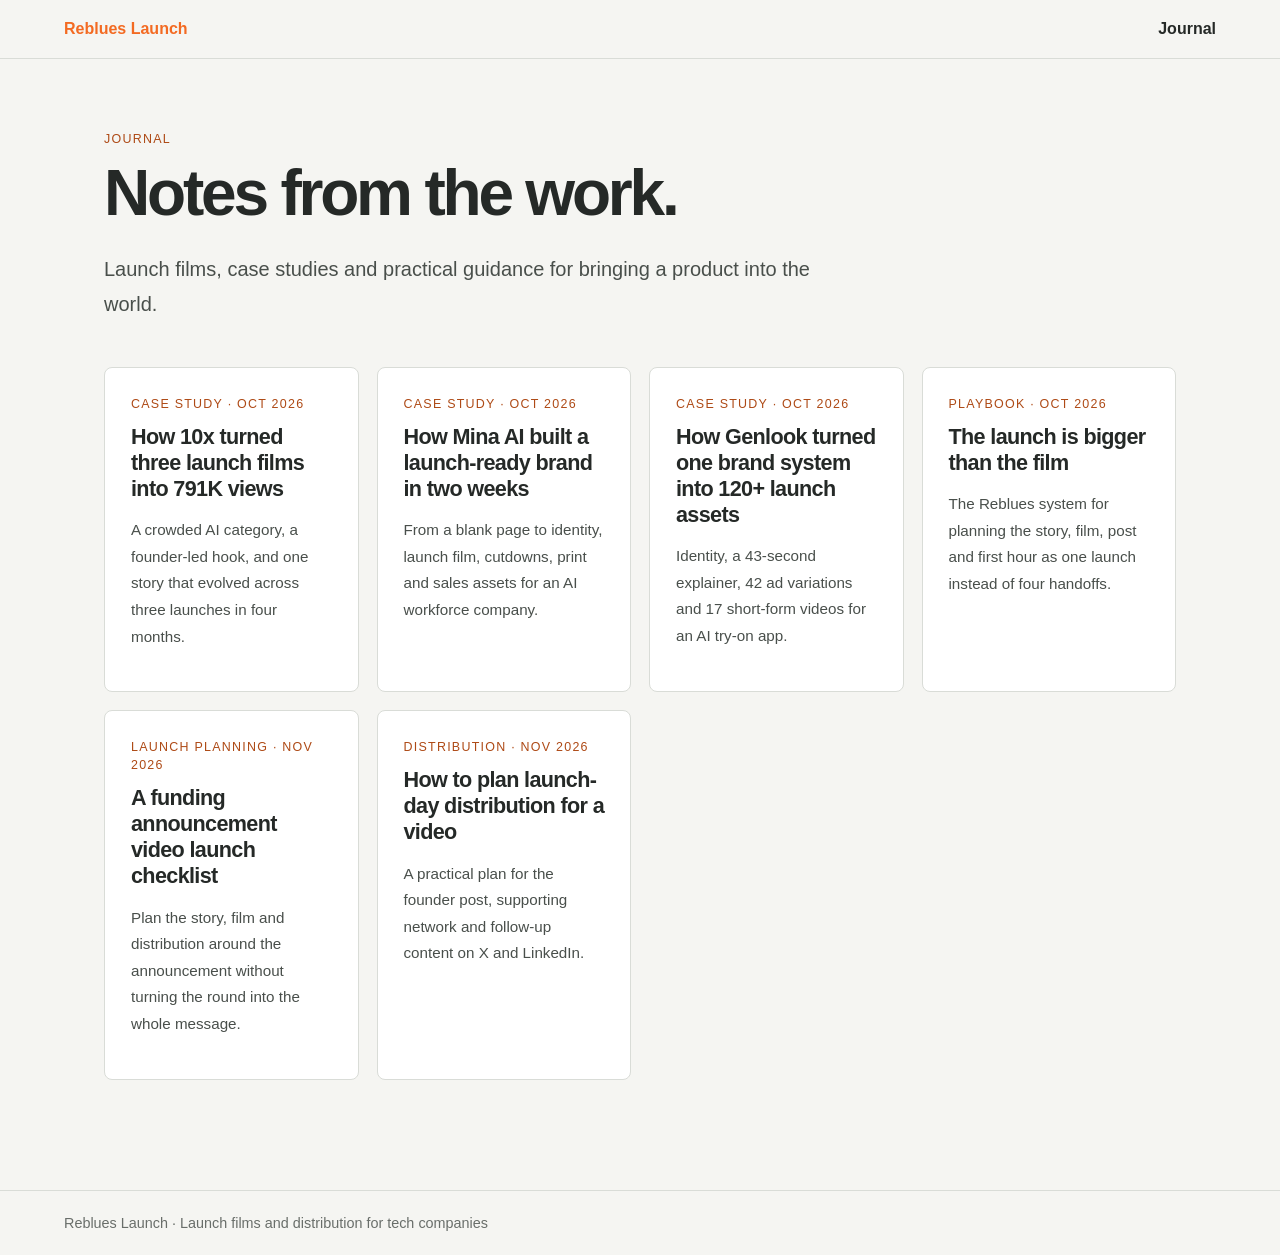
==== reblues-launch-site/journal/index.html @ e99ef67d "Publish crawlable Launch Journal articles" ====
<!doctype html>
<html lang="en"><head><meta charset="utf-8"><meta name="viewport" content="width=device-width, initial-scale=1">
<title>Journal | Reblues Launch</title><meta name="description" content="Original case studies and practical launch strategy from Reblues Launch."><link rel="canonical" href="https://www.reblueslaunch.com/journal">
<meta property="og:type" content="article"><meta property="og:site_name" content="Reblues Launch"><meta property="og:title" content="Journal | Reblues Launch"><meta property="og:description" content="Original case studies and practical launch strategy from Reblues Launch."><meta property="og:url" content="https://www.reblueslaunch.com/journal">
<meta name="twitter:card" content="summary"><meta name="twitter:title" content="Journal | Reblues Launch"><meta name="twitter:description" content="Original case studies and practical launch strategy from Reblues Launch.">
<link rel="icon" href="/assets/reblues-mark-orange.svg" type="image/svg+xml"><style>
*{box-sizing:border-box}body{margin:0;background:#f5f5f2;color:#252927;font-family:Inter,Arial,sans-serif}a{color:inherit}header{border-bottom:1px solid #d9dcd7;padding:20px max(24px,5vw);display:flex;justify-content:space-between;gap:20px}header a{text-decoration:none;font-weight:600}header a:first-child{color:#f36a22}main{max-width:1120px;margin:auto;padding:70px 24px 110px}h1{font-size:clamp(2.2rem,5vw,4rem);line-height:1.08;letter-spacing:-.05em;max-width:850px;margin:12px 0 24px}h2{font-size:1.65rem;letter-spacing:-.03em;margin:46px 0 14px}p,li{font-size:1.05rem;line-height:1.75;color:#494f4b}.intro{max-width:720px;font-size:1.25rem}.meta{font-size:.78rem;color:#ae4a16;text-transform:uppercase;letter-spacing:.1em}.body{max-width:730px;margin-top:55px}.body p{margin:0 0 22px}.body ul{padding-left:24px}.grid{display:grid;grid-template-columns:repeat(auto-fit,minmax(250px,1fr));gap:18px;margin-top:45px}.card{display:block;text-decoration:none;border:1px solid #d9dcd7;border-radius:8px;padding:26px;background:#fff}.card:hover{border-color:#f36a22}.card h2{font-size:1.35rem;margin:12px 0}.card p{font-size:.95rem}.back{display:inline-block;margin-top:65px;color:#b64e1b}footer{border-top:1px solid #d9dcd7;padding:24px max(24px,5vw);font-size:.9rem;color:#696e6a}
</style></head><body><header><a href="/">Reblues Launch</a><a href="/journal">Journal</a></header><main><span class="meta">Journal</span><h1>Notes from the work.</h1><p class="intro">Launch films, case studies and practical guidance for bringing a product into the world.</p><div class="grid"><a class="card" href="/journal/10x-three-launches-791k-views"><span class="meta">Case study · Oct 2026</span><h2>How 10x turned three launch films into 791K views</h2><p>A crowded AI category, a founder-led hook, and one story that evolved across three launches in four months.</p></a>
<a class="card" href="/journal/mina-ai-brand-in-two-weeks"><span class="meta">Case study · Oct 2026</span><h2>How Mina AI built a launch-ready brand in two weeks</h2><p>From a blank page to identity, launch film, cutdowns, print and sales assets for an AI workforce company.</p></a>
<a class="card" href="/journal/genlook-120-launch-assets"><span class="meta">Case study · Oct 2026</span><h2>How Genlook turned one brand system into 120+ launch assets</h2><p>Identity, a 43-second explainer, 42 ad variations and 17 short-form videos for an AI try-on app.</p></a>
<a class="card" href="/journal/launch-is-bigger-than-the-film"><span class="meta">Playbook · Oct 2026</span><h2>The launch is bigger than the film</h2><p>The Reblues system for planning the story, film, post and first hour as one launch instead of four handoffs.</p></a>
<a class="card" href="/journal/funding-announcement-video-launch-checklist"><span class="meta">Launch planning · Nov 2026</span><h2>A funding announcement video launch checklist</h2><p>Plan the story, film and distribution around the announcement without turning the round into the whole message.</p></a>
<a class="card" href="/journal/launch-day-video-distribution-plan"><span class="meta">Distribution · Nov 2026</span><h2>How to plan launch-day distribution for a video</h2><p>A practical plan for the founder post, supporting network and follow-up content on X and LinkedIn.</p></a></div></main><footer>Reblues Launch · Launch films and distribution for tech companies</footer></body></html>
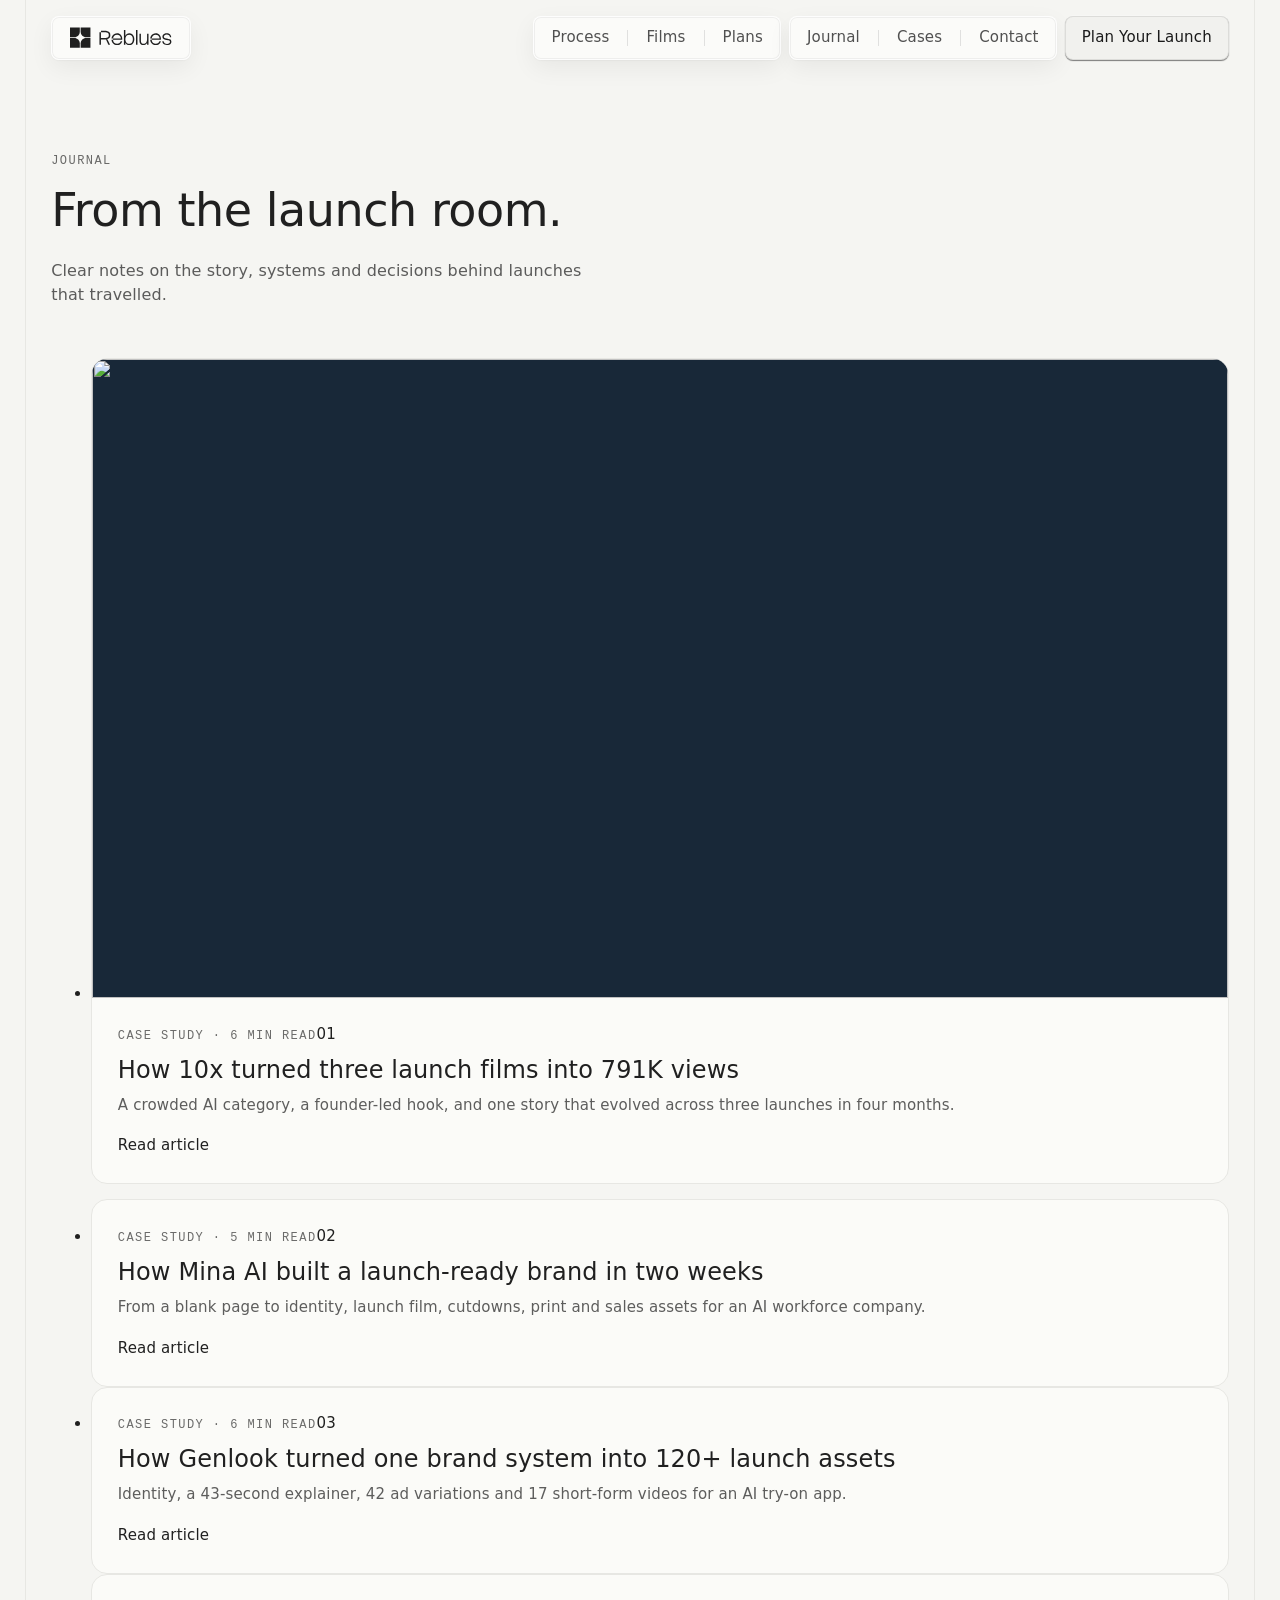
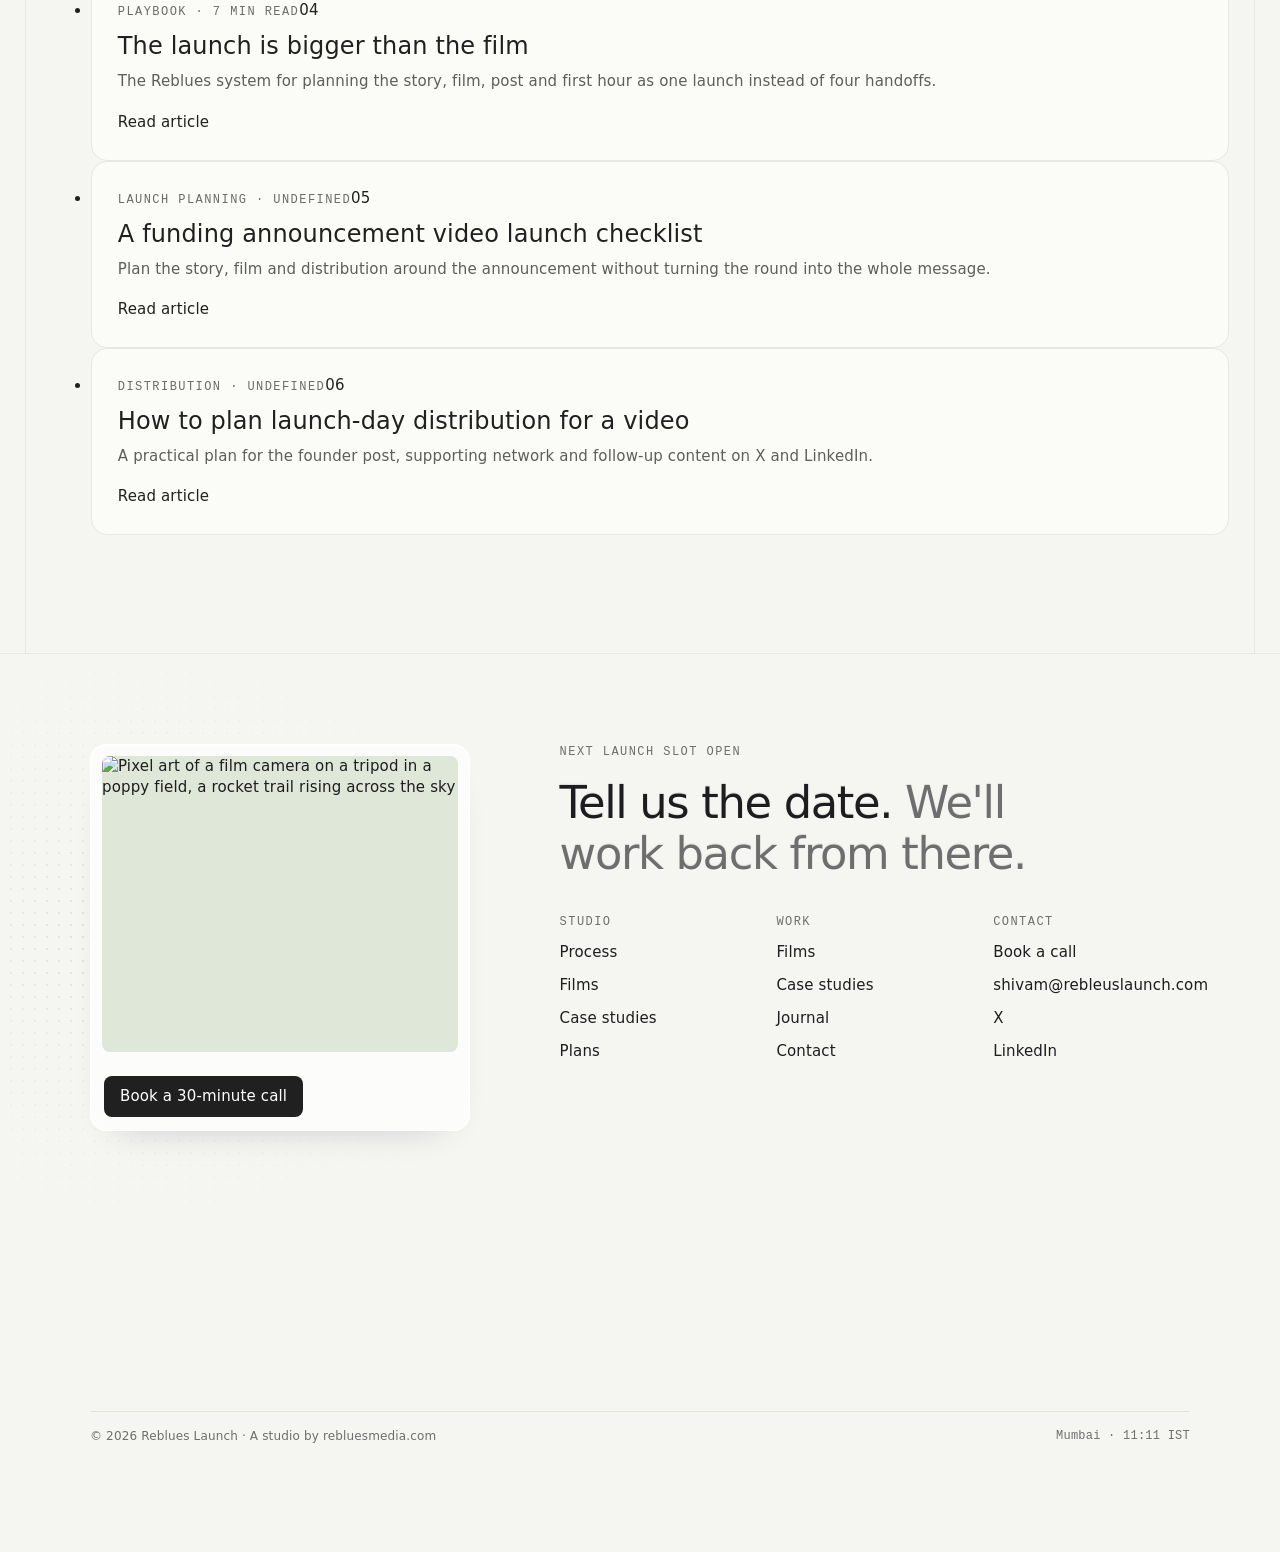
==== commit e21cee18: "Reuse existing Journal UI for crawlable article pages" ====
--- a/reblues-launch-site/journal/index.html
+++ b/reblues-launch-site/journal/index.html
@@ -1,13 +1,5616 @@
-<!doctype html>
-<html lang="en"><head><meta charset="utf-8"><meta name="viewport" content="width=device-width, initial-scale=1">
-<title>Journal | Reblues Launch</title><meta name="description" content="Original case studies and practical launch strategy from Reblues Launch."><link rel="canonical" href="https://www.reblueslaunch.com/journal">
-<meta property="og:type" content="article"><meta property="og:site_name" content="Reblues Launch"><meta property="og:title" content="Journal | Reblues Launch"><meta property="og:description" content="Original case studies and practical launch strategy from Reblues Launch."><meta property="og:url" content="https://www.reblueslaunch.com/journal">
-<meta name="twitter:card" content="summary"><meta name="twitter:title" content="Journal | Reblues Launch"><meta name="twitter:description" content="Original case studies and practical launch strategy from Reblues Launch.">
-<link rel="icon" href="/assets/reblues-mark-orange.svg" type="image/svg+xml"><style>
-*{box-sizing:border-box}body{margin:0;background:#f5f5f2;color:#252927;font-family:Inter,Arial,sans-serif}a{color:inherit}header{border-bottom:1px solid #d9dcd7;padding:20px max(24px,5vw);display:flex;justify-content:space-between;gap:20px}header a{text-decoration:none;font-weight:600}header a:first-child{color:#f36a22}main{max-width:1120px;margin:auto;padding:70px 24px 110px}h1{font-size:clamp(2.2rem,5vw,4rem);line-height:1.08;letter-spacing:-.05em;max-width:850px;margin:12px 0 24px}h2{font-size:1.65rem;letter-spacing:-.03em;margin:46px 0 14px}p,li{font-size:1.05rem;line-height:1.75;color:#494f4b}.intro{max-width:720px;font-size:1.25rem}.meta{font-size:.78rem;color:#ae4a16;text-transform:uppercase;letter-spacing:.1em}.body{max-width:730px;margin-top:55px}.body p{margin:0 0 22px}.body ul{padding-left:24px}.grid{display:grid;grid-template-columns:repeat(auto-fit,minmax(250px,1fr));gap:18px;margin-top:45px}.card{display:block;text-decoration:none;border:1px solid #d9dcd7;border-radius:8px;padding:26px;background:#fff}.card:hover{border-color:#f36a22}.card h2{font-size:1.35rem;margin:12px 0}.card p{font-size:.95rem}.back{display:inline-block;margin-top:65px;color:#b64e1b}footer{border-top:1px solid #d9dcd7;padding:24px max(24px,5vw);font-size:.9rem;color:#696e6a}
-</style></head><body><header><a href="/">Reblues Launch</a><a href="/journal">Journal</a></header><main><span class="meta">Journal</span><h1>Notes from the work.</h1><p class="intro">Launch films, case studies and practical guidance for bringing a product into the world.</p><div class="grid"><a class="card" href="/journal/10x-three-launches-791k-views"><span class="meta">Case study · Oct 2026</span><h2>How 10x turned three launch films into 791K views</h2><p>A crowded AI category, a founder-led hook, and one story that evolved across three launches in four months.</p></a>
-<a class="card" href="/journal/mina-ai-brand-in-two-weeks"><span class="meta">Case study · Oct 2026</span><h2>How Mina AI built a launch-ready brand in two weeks</h2><p>From a blank page to identity, launch film, cutdowns, print and sales assets for an AI workforce company.</p></a>
-<a class="card" href="/journal/genlook-120-launch-assets"><span class="meta">Case study · Oct 2026</span><h2>How Genlook turned one brand system into 120+ launch assets</h2><p>Identity, a 43-second explainer, 42 ad variations and 17 short-form videos for an AI try-on app.</p></a>
-<a class="card" href="/journal/launch-is-bigger-than-the-film"><span class="meta">Playbook · Oct 2026</span><h2>The launch is bigger than the film</h2><p>The Reblues system for planning the story, film, post and first hour as one launch instead of four handoffs.</p></a>
-<a class="card" href="/journal/funding-announcement-video-launch-checklist"><span class="meta">Launch planning · Nov 2026</span><h2>A funding announcement video launch checklist</h2><p>Plan the story, film and distribution around the announcement without turning the round into the whole message.</p></a>
-<a class="card" href="/journal/launch-day-video-distribution-plan"><span class="meta">Distribution · Nov 2026</span><h2>How to plan launch-day distribution for a video</h2><p>A practical plan for the founder post, supporting network and follow-up content on X and LinkedIn.</p></a></div></main><footer>Reblues Launch · Launch films and distribution for tech companies</footer></body></html>+<!DOCTYPE html><html lang="en"><head>
+    <meta charset="utf-8"/>
+    <meta http-equiv="Content-Security-Policy" content="default-src &#39;self&#39;; script-src &#39;self&#39; &#39;unsafe-inline&#39; https://unpkg.com/gsap@3.12.5/ https://unpkg.com/lenis@1.1.13/; style-src &#39;self&#39; &#39;unsafe-inline&#39; https://fonts.googleapis.com https://cdn.jsdelivr.net/npm/@fontsource/; font-src &#39;self&#39; https://fonts.gstatic.com https://cdn.jsdelivr.net/npm/@fontsource/; img-src &#39;self&#39; data: blob: https://ocoqzvxhrwnqsrifcraw.supabase.co; media-src &#39;self&#39; blob: https://ocoqzvxhrwnqsrifcraw.supabase.co; connect-src &#39;self&#39;; frame-src &#39;none&#39;; child-src &#39;none&#39;; object-src &#39;none&#39;; base-uri &#39;none&#39;; form-action https://calendly.com"/>
+    <meta name="referrer" content="strict-origin-when-cross-origin"/>
+    <meta name="viewport" content="width=device-width, initial-scale=1"/>
+    <title>Journal | Reblues Launch</title>
+    <meta name="description" content="Original case studies and practical launch strategy from Reblues Launch."/>
+    <meta name="robots" content="index, follow, max-image-preview:large"/>
+    <meta name="theme-color" content="#f5f5f2"/>
+    <link rel="canonical" href="https://www.reblueslaunch.com/journal"/>
+    <meta property="og:type" content="website"/>
+    <meta property="og:site_name" content="Reblues Launch"/>
+    <meta property="og:url" content="https://www.reblueslaunch.com/journal"/>
+    <meta property="og:title" content="Journal | Reblues Launch"/>
+    <meta property="og:description" content="Original case studies and practical launch strategy from Reblues Launch."/>
+    <meta property="og:image" content="https://www.reblueslaunch.com/assets/social-card.png"/>
+    <meta property="og:image:width" content="1200"/>
+    <meta property="og:image:height" content="630"/>
+    <meta property="og:image:alt" content="Reblues Launch — launch films built to travel"/>
+    <meta name="twitter:card" content="summary_large_image"/>
+    <meta name="twitter:title" content="Journal | Reblues Launch"/>
+    <meta name="twitter:description" content="Original case studies and practical launch strategy from Reblues Launch."/>
+    <meta name="twitter:image" content="https://www.reblueslaunch.com/assets/social-card.png"/>
+    <link rel="icon" href="/assets/reblues-mark-orange.svg" type="image/svg+xml"/>
+    <link rel="preconnect" href="https://ocoqzvxhrwnqsrifcraw.supabase.co" crossorigin=""/>
+    <link rel="preconnect" href="https://ocoqzvxhrwnqsrifcraw.supabase.co"/>
+    <link rel="preconnect" href="https://fonts.googleapis.com"/>
+    <link rel="preconnect" href="https://fonts.gstatic.com" crossorigin=""/>
+    <link rel="preload" as="image" href="https://ocoqzvxhrwnqsrifcraw.supabase.co/storage/v1/object/public/launch-films/site/far-nopad.webp" fetchpriority="high"/>
+    <link rel="preload" as="image" href="https://ocoqzvxhrwnqsrifcraw.supabase.co/storage/v1/object/public/launch-films/site/22c00292af.webp" fetchpriority="high"/>
+    <link rel="stylesheet" href="https://fonts.googleapis.com/css2?family=Inter:wght@400..600&amp;family=Inter+Tight:wght@300..600&amp;family=Manrope:wght@400..700&amp;family=IBM+Plex+Mono:wght@400;500&amp;display=swap"/>
+    <link rel="stylesheet" href="https://cdn.jsdelivr.net/npm/@fontsource/departure-mono@5/index.css"/>
+    <style>/* Hark's design tokens and component styles. Each component's rules follow its @component comment. style-gates: data */
+
+/* @component foundations */
+:root {
+  color-scheme: light dark;
+
+  --text-primary: light-dark(#1d1d1f, #f5f5f7);         /* body text */
+  --text-secondary: light-dark(#636366, #a1a1a6);       /* supporting grey text */
+  --text-tertiary: light-dark(#1d1d1f4d, #f5f5f74d);    /* hollow dots, faint marks; never body text */
+  --text-primary-on: light-dark(#f5f5f7, #1d1d1f);      /* text on --fill-primary */
+  --text-secondary-on: light-dark(#aeaeb2, #5c5c60);    /* grey text on --fill-primary */
+  --fill-primary: light-dark(#1d1d1f, #f5f5f7);         /* the strong fill: solid chips, the nav, the badge */
+  --fill-primary-on: light-dark(#f5f5f7, #1d1d1f);      /* the page background */
+  --fill-secondary: light-dark(#1d1d1f80, #f5f5f780);
+  --fill-tertiary: light-dark(#e8e8ea, #2a2a2d);        /* the grey card, panel and row tint */
+  --fill-segment: light-dark(#3a3a3c, #e2e2e4);         /* the nav's tab track */
+  --fill-system-green: #00a665;                         /* status: done, ready */
+  --fill-system-orange: #ff4d00;                        /* status: now, current */
+  --fill-system-red: light-dark(#da2f35, #f1555b);      /* status: blocked, error */
+  --transparent-primary: light-dark(#1d1d1f4d, #f5f5f74d);
+  --stroke-primary: light-dark(#1d1d1f24, #f5f5f724);   /* strong hairline */
+  --stroke-secondary: light-dark(#1d1d1f12, #f5f5f712); /* faint hairline between rows */
+  --stroke-primary-on: light-dark(#f5f5f71a, #1d1d1f1a);
+  --stroke-composer: light-dark(#f5f5f780, #1d1d1f80);  /* the callout's glass edge */
+  --stroke-system-orange: #ff4d0026;
+  --hover-wash: light-dark(#1d1d1f0d, #f5f5f70d);
+  --hover-wash-primary-on: light-dark(#f9f9fa26, #1d1d1f14);
+
+  /* The hero is light text over a dark photo in both themes. */
+  --hero-surface: #161f39;
+  --hero-text: #f5f5f7;
+  --hero-text-muted: #f5f5f7cc;
+  --hero-scrim-strong: rgb(22 31 57 / 0.78);
+  --hero-scrim-soft: rgb(22 31 57 / 0.3);
+  --hero-scrim-side: rgb(22 31 57 / 0.45);
+  --hero-glass: rgb(22 31 57 / 0.42);
+  --hero-glass-faint: rgb(22 31 57 / 0.35);
+  --hero-glass-stroke: rgb(245 245 247 / 0.28);
+
+  --mat-regular: light-dark(rgb(255 255 255 / 0.56), rgb(29 29 31 / 0.55));
+  --mat-thin: light-dark(rgb(255 255 255 / 0.22), rgb(29 29 31 / 0.4));
+  --mat-agent: light-dark(rgb(255 255 255 / 0.84), rgb(29 29 31 / 0.66));
+  --mat-inverse: color-mix(in srgb, var(--fill-primary) 86%, transparent);  /* the nav: dark on light, light on dark */
+  --hark-blur: blur(50px) saturate(1.6);
+  --hark-shadow: 0 8px 40px #1d1d1f1f;
+
+  --sans: "GT Standard", "GT Standard L", "Geist", -apple-system, BlinkMacSystemFont, "Helvetica Neue", sans-serif;
+  --lh: 1.3;                                            /* every text style is 130% */
+  --weight-light: 300;
+  --weight-regular: 400;
+  --weight-medium: 500;
+  --weight-bold: 600;
+  --size-caption: 12px;                                 /* the smallest text allowed */
+  --size-meta: 13px;
+  --size-small: 14px;
+  --size-body: 15px;
+  --size-prose: 16px;
+  --size-heading: 20px;
+  --size-figure: clamp(24px, 3vw, 32px);
+  --size-title: clamp(26px, 3vw, 32px);
+  --size-display: clamp(34px, 5vw, 48px);
+  --size-lede: clamp(16px, 1.7vw, 20px);
+
+  --type-caption: var(--weight-regular) var(--size-caption)/var(--lh) var(--sans);
+  --type-tag: var(--weight-medium) var(--size-caption)/var(--lh) var(--sans);
+  --type-small: var(--weight-regular) var(--size-small)/var(--lh) var(--sans);
+  --type-label: var(--weight-medium) var(--size-small)/var(--lh) var(--sans);
+  --type-body: var(--weight-regular) var(--size-body)/var(--lh) var(--sans);
+  --type-body-strong: var(--weight-medium) var(--size-body)/var(--lh) var(--sans);
+  --type-heading: var(--weight-medium) var(--size-heading)/var(--lh) var(--sans);
+  --type-lede: var(--weight-medium) var(--size-lede)/var(--lh) var(--sans);
+  --type-figure: var(--weight-regular) var(--size-figure)/var(--lh) var(--sans);
+  --type-title: var(--weight-regular) var(--size-title)/var(--lh) var(--sans);
+  --type-display: var(--weight-medium) var(--size-display)/var(--lh) var(--sans);
+  --type-numeral: var(--weight-regular) 48px/1 var(--sans);
+
+  --r-s: 12px;
+  --r-m: 16px;
+  --r-l: 24px;
+  --r-xl: 32px;
+  --r-pill: 100px;
+
+  --ease-out: cubic-bezier(0.23, 1, 0.32, 1);
+  --dur-quick: 160ms;
+  --dur-draw: 1400ms;
+
+  --page-max: 1120px;
+  --gutter: clamp(16px, 3vw, 32px);                     /* the page's side padding */
+  --tap: 44px;                                          /* the smallest touch target */
+}
+:root[data-theme="light"] { color-scheme: light; }
+:root[data-theme="dark"] { color-scheme: dark; }
+
+* { box-sizing: border-box; }
+html { -webkit-text-size-adjust: 100%; scroll-behavior: smooth; }
+@media (prefers-reduced-motion: reduce) { html { scroll-behavior: auto; } }
+
+body {
+  margin: 0;
+  background: var(--fill-primary-on);
+  color: var(--text-primary);
+  font: var(--type-body);
+  -webkit-font-smoothing: antialiased;
+  overflow-x: hidden;
+}
+
+img { max-width: 100%; display: block; }
+figure { margin-inline: 0; }
+a { color: inherit; }
+b, strong { font-weight: var(--weight-bold); }
+p { margin: 0; text-wrap: pretty; }
+h1, h2, h3 { margin: 0; text-wrap: balance; }
+small { font-size: max(var(--size-caption), 0.85em); }
+.sub { color: var(--text-secondary); }
+
+:focus-visible { outline: 2px solid var(--fill-primary); outline-offset: 3px; border-radius: 6px; }
+
+/* @component page */
+.page {
+  max-width: var(--page-max);
+  margin: 0 auto;
+  padding-inline: var(--gutter);
+  padding-block: 12px 40px;
+  display: grid;
+  grid-template-columns: minmax(0, 1fr);
+  gap: 16px;
+}
+.main { display: grid; grid-template-columns: minmax(0, 1fr); gap: 16px; min-width: 0; }
+
+.glass {
+  background: var(--mat-inverse);
+  -webkit-backdrop-filter: var(--hark-blur);
+  backdrop-filter: var(--hark-blur);
+  border: 1px solid var(--stroke-primary-on);
+}
+.nav {
+  position: sticky;
+  top: calc(env(safe-area-inset-top, 0px) + 12px);
+  z-index: 20;
+  justify-self: center;
+  max-width: 100%;
+  display: flex;
+  align-items: center;
+  gap: 6px;
+  padding: 5px;
+  border-radius: var(--r-pill);
+  box-shadow: var(--hark-shadow);
+}
+.nav :focus-visible { outline-color: var(--fill-primary-on); }
+.seg {
+  display: flex;
+  min-width: 0;
+  overflow-x: auto;
+  scrollbar-width: none;
+  border-radius: var(--r-pill);
+  background: var(--fill-segment);
+}
+.seg::-webkit-scrollbar { display: none; }
+.seg a {
+  flex: none;
+  padding: 8px 14px;
+  border-radius: var(--r-pill);
+  font: var(--type-label);
+  color: var(--text-secondary-on);
+  text-decoration: none;
+  white-space: nowrap;
+}
+.seg a:hover { color: var(--text-primary-on); }
+/* The active tab carries its own fill so its text is measured against it. */
+.seg a[aria-current="true"] { background: var(--fill-primary-on); color: var(--text-primary); }
+.theme-btn {
+  flex: none;
+  width: 36px; height: 36px;
+  display: grid;
+  place-items: center;
+  border: 0;
+  border-radius: 50%;
+  background: var(--hover-wash-primary-on);
+  color: var(--text-primary-on);
+  cursor: pointer;
+}
+.theme-btn:hover { box-shadow: inset 0 0 0 100px var(--hover-wash-primary-on); }
+.theme-btn::before { content: ""; width: 14px; height: 14px; border-radius: 50%; box-shadow: inset 0 0 0 1.5px currentColor; background: linear-gradient(to right, light-dark(currentColor, transparent) 50%, light-dark(transparent, currentColor) 50%); }
+@media (max-width: 599px) {
+  .seg a { display: flex; align-items: center; min-height: var(--tap); }
+  .theme-btn { width: var(--tap); height: var(--tap); }
+}
+
+/* @component footer */
+.foot {
+  display: flex;
+  flex-wrap: wrap;
+  align-items: center;
+  justify-content: space-between;
+  gap: 16px 24px;
+  padding-top: 24px;
+  border-top: 1px solid var(--stroke-secondary);
+  font-size: var(--size-small);
+  color: var(--text-secondary);
+}
+.foot strong { color: var(--text-primary); }
+.foot nav { display: flex; flex-wrap: wrap; gap: 6px; }
+.foot nav a {
+  padding: 6px 12px;
+  border-radius: var(--r-pill);
+  background: var(--fill-tertiary);
+  color: var(--text-primary);
+  font: var(--type-tag);
+  text-decoration: none;
+}
+.foot nav a:hover { box-shadow: inset 0 0 0 100px var(--hover-wash); }
+.badge {
+  display: inline-flex;
+  align-items: center;
+  gap: 10px;
+  padding: 12px 16px;
+  border-radius: var(--r-xl);
+  background: var(--fill-primary);
+  color: var(--text-primary-on);
+  box-shadow: var(--hark-shadow);
+  font: var(--weight-medium) var(--size-body)/1.1 var(--sans);
+  text-decoration: none;
+}
+.badge:hover { box-shadow: var(--hark-shadow), inset 0 0 0 100px var(--hover-wash-primary-on); }
+.hark-mark { display: inline-grid; place-items: center; }
+.hark-mark svg { display: block; }
+@media (max-width: 599px) {
+  .foot nav a { display: inline-flex; align-items: center; min-height: var(--tap); min-width: var(--tap); }
+  .badge { min-height: var(--tap); }
+}
+
+/* @component chip */
+.chip {
+  display: inline-flex;
+  align-items: center;
+  gap: 6px;
+  padding: 4px 10px 4px 8px;
+  border-radius: var(--r-pill);
+  font: var(--type-tag);
+  max-width: 100%;
+  background: var(--fill-tertiary);
+  color: var(--text-secondary);
+  vertical-align: middle;
+}
+.chip::before {
+  content: "";
+  width: 7px; height: 7px;
+  border-radius: 50%;
+  flex: none;
+  box-shadow: inset 0 0 0 1.5px var(--text-tertiary);
+}
+.chip--solid { background: var(--fill-primary); color: var(--text-primary-on); }
+.chip--solid::before { background: var(--fill-system-green); box-shadow: none; }
+td .chip { white-space: nowrap; }
+/* @component dot */
+.dot {
+  display: inline-flex;
+  align-items: center;
+  gap: 6px;
+  margin-top: 4px;
+  font: var(--type-tag);
+  color: var(--text-primary);
+}
+.dot::before { content: ""; width: 7px; height: 7px; border-radius: 50%; background: var(--fill-system-green); }
+tbody th .dot { display: flex; width: fit-content; }
+/* @component pill */
+.pill {
+  display: inline-block;
+  padding: 1px 8px;
+  border-radius: var(--r-pill);
+  background: var(--fill-tertiary);
+  color: var(--text-secondary);
+  font: var(--type-tag);
+  white-space: normal;
+  vertical-align: 1px;
+}
+/* @component button, link and links */
+.btn {
+  display: inline-flex;
+  align-items: center;
+  gap: 6px;
+  min-height: 30px;
+  padding: 5px 12px;
+  border-radius: var(--r-s);
+  background: var(--fill-primary-on);
+  color: var(--text-primary);
+  border: 1px solid var(--stroke-primary);
+  font: var(--type-tag);
+  text-decoration: none;
+  max-width: 100%;
+  transition: box-shadow var(--dur-quick) ease;
+}
+.btn:hover { box-shadow: inset 0 0 0 100px var(--hover-wash); }
+.btn[target="_blank"]::after { content: none; }
+.link {
+  color: var(--text-primary);
+  text-decoration: underline;
+  text-decoration-color: var(--stroke-primary);
+  text-underline-offset: 3px;
+  max-width: 100%;
+  overflow-wrap: anywhere;
+}
+.link:hover { text-decoration-color: currentColor; }
+.links { display: flex; flex-wrap: wrap; gap: 8px; }
+@media (pointer: coarse), (max-width: 599px) { .btn { min-height: var(--tap); padding-inline: 14px; } }
+@media (max-width: 599px) {
+  .link { display: inline-flex; align-items: center; min-width: var(--tap); min-height: var(--tap); margin: -13px 0; vertical-align: middle; }
+}
+/* @component text and fineprint */
+.prose { display: grid; gap: 12px; max-width: 68ch; font-size: var(--size-prose); }
+.fineprint { font-size: var(--size-small); color: var(--text-secondary); max-width: 70ch; }
+/* @component hero */
+.hero {
+  position: relative;
+  min-height: clamp(460px, 64vh, 660px);
+  border-radius: var(--r-xl);
+  overflow: hidden;
+  display: flex;
+  align-items: flex-end;
+  color: var(--hero-text);
+  isolation: isolate;
+  box-shadow: var(--hark-shadow);
+  background: var(--hero-surface);
+}
+/* Without a photo the hero is as tall as its copy, so the callout sits beside the copy instead of over it. */
+.hero:not(:has(.hero__img)) { min-height: 0; background: var(--hero-surface) center / cover no-repeat; }
+.hero:not(:has(.hero__img))::after { background: linear-gradient(to right, var(--hero-scrim-side) 0%, transparent 60%); }
+@media (min-width: 761px) {
+  .hero:not(:has(.hero__img)) > .callout { position: static; flex: none; align-self: flex-start; margin: clamp(16px, 2.4vw, 24px) clamp(16px, 2.4vw, 24px) clamp(16px, 2.4vw, 24px) auto; }
+}
+.hero__img {
+  position: absolute;
+  inset: 0;
+  width: 100%;
+  height: 100%;
+  object-fit: cover;
+  object-position: 40% 60%;
+  z-index: -2;
+}
+.hero::after {
+  content: "";
+  position: absolute;
+  inset: 0;
+  z-index: -1;
+  background:
+    linear-gradient(to top, var(--hero-scrim-strong) 0%, var(--hero-scrim-soft) 42%, transparent 66%),
+    linear-gradient(to right, var(--hero-scrim-side) 0%, transparent 60%);
+}
+.hero__copy {
+  display: grid;
+  gap: 14px;
+  max-width: 40rem;
+  padding: clamp(24px, 4vw, 48px);
+  padding-bottom: clamp(28px, 3.4vw, 44px);
+}
+.hero__eyebrow {
+  justify-self: start;
+  padding: 6px 12px;
+  border-radius: var(--r-pill);
+  background: var(--hero-glass);
+  border: 1px solid var(--hero-glass-stroke);
+  -webkit-backdrop-filter: var(--hark-blur);
+  backdrop-filter: var(--hark-blur);
+  font: var(--type-label);
+}
+.hero h1 { font: var(--type-display); letter-spacing: 0; }
+.hero h1 em { font-style: normal; }
+.hero__sub { font: var(--type-lede); max-width: 34ch; }
+.hero__meta { font-size: var(--size-small); color: var(--hero-text-muted); }
+.hero__credit {
+  position: absolute;
+  right: clamp(20px, 3vw, 32px);
+  bottom: 16px;
+  padding: 4px 10px;
+  border-radius: var(--r-pill);
+  background: var(--hero-glass-faint);
+  -webkit-backdrop-filter: var(--hark-blur);
+  backdrop-filter: var(--hark-blur);
+  font: var(--type-caption);
+  color: var(--hero-text-muted);
+}
+.hero > .callout {
+  position: absolute;
+  top: clamp(16px, 2.4vw, 24px);
+  right: clamp(16px, 2.4vw, 24px);
+  width: min(320px, calc(100% - 32px));
+}
+@media (max-width: 760px) {
+  .hero { flex-direction: column; justify-content: flex-end; align-items: stretch; min-height: 0; }
+  .hero__img { object-position: 22% 50%; }
+  .hero__copy { padding-top: 260px; padding-bottom: 28px; }
+  .hero:not(:has(.hero__img)) .hero__copy { padding-top: clamp(24px, 4vw, 48px); }
+  .hero__credit { top: 16px; right: 16px; bottom: auto; }
+  .hero > .callout { position: static; width: auto; margin: 0 12px 12px; }
+}
+/* @component callout */
+.callout {
+  max-width: 420px;
+  display: grid;
+  gap: 10px;
+  padding: 16px 18px 18px;
+  border-radius: var(--r-l);
+  background: var(--mat-agent);
+  -webkit-backdrop-filter: var(--hark-blur);
+  backdrop-filter: var(--hark-blur);
+  border: 1px solid var(--stroke-composer);
+  box-shadow: var(--hark-shadow);
+  color: var(--text-primary);
+  font-size: var(--size-small);
+}
+.callout__head { display: flex; align-items: center; gap: 8px; color: var(--text-secondary); font-weight: var(--weight-medium); }
+.callout__head svg { color: var(--text-primary); }
+.callout__lead { font-size: var(--size-body); }
+.callout .fineprint { font-size: var(--size-caption); }
+.callout .btn { justify-self: start; }
+/* @component stats */
+.stats { display: grid; grid-auto-flow: column; grid-auto-columns: minmax(0, 1fr); padding-top: 8px; }
+.stat {
+  display: grid;
+  grid-template-rows: 1fr auto;
+  gap: 4px;
+  padding: 12px 24px;
+  border-left: 1px solid var(--stroke-secondary);
+}
+.stat:first-child { border-left: 0; padding-left: 0; }
+.stat__fig { font: var(--type-figure); font-variant-numeric: tabular-nums; }
+.stat__label { font-size: var(--size-small); color: var(--text-secondary); }
+@media (max-width: 760px) {
+  .stats { grid-auto-flow: row; grid-template-columns: auto minmax(0, 1fr); column-gap: 12px; padding-top: 0; }
+  .stat { grid-column: 1 / -1; grid-template-columns: subgrid; align-items: baseline; gap: 12px; padding: 14px 0; border-left: 0; border-top: 1px solid var(--stroke-secondary); }
+  .stat:first-child { border-top: 0; }
+}
+/* @component section */
+.section {
+  padding-block: clamp(40px, 6vw, 72px) clamp(16px, 2vw, 24px);
+  border-top: 1px solid var(--stroke-secondary);
+  scroll-margin-top: calc(env(safe-area-inset-top, 0px) + 72px); /* Clears the sticky .nav: its top offset plus its tallest height, 56px. */
+  min-width: 0;
+}
+.section > * + * { margin-top: clamp(20px, 2.4vw, 28px); }
+.section > .head + * { margin-top: 0; }
+.head {
+  display: grid;
+  grid-template-columns: minmax(0, 1.65fr) minmax(0, 1fr);
+  gap: 10px 40px;
+  align-items: end;
+  margin-bottom: clamp(24px, 3vw, 36px);
+}
+.head__eyebrow { grid-column: 1 / -1; font: var(--type-label); color: var(--text-secondary); }
+.head h2 { font: var(--type-title); }
+.head__sub { justify-self: end; font-size: var(--size-body); color: var(--text-secondary); max-width: 44ch; text-align: right; }
+@media (max-width: 900px) { .head { grid-template-columns: 1fr; } .head__sub { justify-self: start; text-align: left; } }
+/* @component table */
+.table-wrap { margin-inline: -12px; padding-inline: 12px; overflow-x: auto; }
+table { width: 100%; border-collapse: collapse; font: var(--type-small); font-variant-numeric: tabular-nums; }
+caption { text-align: left; font: var(--type-caption); color: var(--text-secondary); padding: 0 0 10px; }
+th, td { text-align: left; vertical-align: top; padding: 12px; border-bottom: 1px solid var(--stroke-secondary); }
+th:first-child, td:first-child { padding-left: 0; }
+th:last-child, td:last-child { padding-right: 0; }
+thead th {
+  font: var(--type-tag);
+  color: var(--text-secondary);
+  border-bottom-color: var(--stroke-primary);
+  padding-top: 0;
+  padding-bottom: 8px;
+  white-space: nowrap;
+}
+tbody th { font-weight: var(--weight-bold); }
+tbody tr:last-child > * { border-bottom: 0; }
+.rowhead { white-space: nowrap; }
+td small, th small { display: block; font: var(--type-caption); color: var(--text-secondary); margin-top: 2px; }
+td.num { font-weight: var(--weight-bold); white-space: nowrap; }
+td.num small { white-space: normal; }
+.muted { color: var(--text-secondary); }
+tr.is-highlight > * { background: var(--fill-tertiary); }
+tr.is-highlight > :first-child { box-shadow: -12px 0 var(--fill-tertiary); }
+tr.is-highlight > :last-child { box-shadow: 12px 0 var(--fill-tertiary); }
+.after-table { margin-top: 20px; padding-inline: 12px; }
+@media (max-width: 599px) {
+  .table-wrap table, .table-wrap tbody, .table-wrap tr, .table-wrap th, .table-wrap td { display: block; }
+  .table-wrap thead { display: none; }
+  .table-wrap caption { display: block; text-align: left; }
+  .table-wrap tbody tr { padding: 12px 0; border-bottom: 1px solid var(--stroke-secondary); }
+  .table-wrap tbody tr.is-highlight { margin-inline: -12px; padding-inline: 12px; background: var(--fill-tertiary); }
+  .table-wrap tbody tr.is-highlight > * { background: none; box-shadow: none; }
+  .table-wrap tbody tr > * { border-bottom: 0; padding: 2px 0; }
+  .table-wrap tbody td.is-empty { display: none; }
+  .table-wrap tbody td[data-label] { display: grid; grid-template-columns: minmax(0, 8em) minmax(0, 1fr); column-gap: 12px; }
+  .table-wrap tbody td[data-label]::before { content: attr(data-label) " "; color: var(--text-secondary); font-size: var(--size-caption); }
+  .rowhead { white-space: normal; }
+}
+/* @component compare */
+.compare { margin-inline: -12px; overflow-x: auto; scroll-snap-type: x mandatory; }
+.compare table { table-layout: fixed; min-width: calc(var(--compare-cols, 3) * 200px); }
+.compare th, .compare td { scroll-snap-align: start; padding-inline: 12px; }
+.compare thead th { font: var(--type-body-strong); color: var(--text-primary); white-space: normal; padding-top: 0; padding-bottom: 14px; border-bottom-color: var(--stroke-secondary); }
+/* On light tiles a white product backdrop blends into the grey. */
+.compare__media { position: relative; display: grid; grid-template: minmax(0, 1fr) / minmax(0, 1fr); place-items: center; width: 100%; aspect-ratio: 4 / 3; max-height: 240px; margin: 0 0 12px; padding: 16px; border-radius: var(--r-m); background: var(--fill-tertiary); }
+.compare__media img { max-width: 100%; max-height: 100%; mix-blend-mode: multiply; }
+.compare thead th > .chip { display: flex; width: fit-content; margin-top: 8px; }
+.compare:has(.compare__media) thead th:not(:has(.compare__media))::before { content: ""; display: block; width: 100%; aspect-ratio: 4 / 3; max-height: 240px; margin-bottom: 12px; border-radius: var(--r-m); background: var(--fill-tertiary); }
+:root[data-theme="dark"] .compare__media img { mix-blend-mode: normal; border-radius: var(--r-s); }
+@media (prefers-color-scheme: dark) { :root:not([data-theme="light"]) .compare__media img { mix-blend-mode: normal; border-radius: var(--r-s); } }
+/* The header column shrinks to nothing on screen but stays in the table, so screen readers keep each value's row header. */
+.js .compare tbody th[scope="row"], .js .compare thead td:first-child { width: 0; padding: 0; border: 0; overflow: hidden; clip-path: inset(50%); white-space: nowrap; }
+.js .compare td[data-label]::before { content: attr(data-label); content: attr(data-label) / ""; display: block; margin-bottom: 4px; font: var(--type-caption); color: var(--text-secondary); }
+@media (max-width: 599px) { .compare table { min-width: calc(var(--compare-cols, 3) * 68vw); } }
+/* @component steps */
+.step {
+  display: grid;
+  grid-template-columns: 112px minmax(0, 1fr) minmax(220px, 0.78fr);
+  gap: 16px 28px;
+  padding: 28px 0;
+  border-bottom: 1px solid var(--stroke-secondary);
+}
+.step > * { min-width: 0; }
+.steps > .step:last-child { border-bottom: 0; }
+.step p + p { margin-top: 8px; }
+.step__num { font: var(--type-numeral); color: var(--text-primary); font-variant-numeric: tabular-nums; }
+.step__eyebrow { margin-top: 8px; font: var(--type-label); color: var(--text-secondary); }
+.step h3 { font: var(--type-heading); margin-bottom: 12px; }
+.step__pills { list-style: none; margin: 0 0 14px; padding: 0; display: flex; flex-wrap: wrap; gap: 6px; }
+.step__pills li {
+  padding: 4px 10px;
+  border-radius: var(--r-pill);
+  border: 1px solid var(--stroke-primary);
+  font-size: var(--size-meta);
+  color: var(--text-secondary);
+  max-width: 100%;
+}
+.step__pills b { color: var(--text-primary); font-weight: var(--weight-bold); }
+.step__panel {
+  align-self: start;
+  margin: 0;
+  padding: 16px 18px;
+  border-radius: var(--r-m);
+  background: var(--fill-tertiary);
+  font-size: var(--size-small);
+}
+.step__panel dt { font-size: var(--size-caption); color: var(--text-secondary); margin-bottom: 2px; }
+.step__panel dd { margin: 0 0 12px; }
+.step__panel dd:last-child { margin-bottom: 0; }
+.step__panel .fineprint { display: block; margin-top: 6px; font-size: var(--size-caption); }
+.step__panel .btn { margin-top: 8px; }
+.step__figure { grid-column: 2 / span 2; margin: 0; }
+.step__figure img { width: 100%; height: clamp(200px, 26vw, 320px); object-fit: cover; border-radius: var(--r-m); }
+.step__figure figcaption { font-size: var(--size-caption); color: var(--text-secondary); padding-top: 10px; }
+@media (min-width: 901px) {
+  .step:not(:has(> .step__panel)) { grid-template-columns: 112px minmax(0, 1fr); }
+  .step:not(:has(> .step__panel)) > .step__figure { grid-column: 2; }
+}
+@media (max-width: 900px) {
+  .step { grid-template-columns: minmax(0, 1fr); gap: 14px; }
+  .step__figure { grid-column: 1; }
+  .step__intro { display: flex; align-items: baseline; gap: 14px; }
+  .step__num { font-size: 40px; }
+  .step__eyebrow { margin-top: 0; }
+}
+/* @component checklist */
+.checklist { display: grid; grid-template-columns: minmax(0, 1.4fr) auto minmax(0, 1fr); column-gap: 20px; list-style: none; margin: 0; padding: 0; }
+.checklist:not(:has(.checklist__note)) { grid-template-columns: minmax(0, 1fr) auto; }
+.checklist > li {
+  display: grid;
+  grid-column: 1 / -1;
+  grid-template-columns: subgrid;
+  row-gap: 8px;
+  align-items: center;
+  padding: 14px 0;
+  border-bottom: 1px solid var(--stroke-secondary);
+}
+.checklist > li:last-child { border-bottom: 0; }
+.checklist__item { grid-column: 1; font-weight: var(--weight-bold); }
+.checklist > li > .chip { grid-column: 2; justify-self: start; }
+.checklist:not(:has(.checklist__note)) > li > .chip { justify-self: end; }
+.checklist__item small { display: block; font-weight: var(--weight-regular); font-size: var(--size-caption); color: var(--text-secondary); margin-top: 2px; }
+.checklist__note { grid-column: 3; font-size: var(--size-small); color: var(--text-secondary); }
+.checklist > li.is-done .checklist__item { text-decoration: line-through; text-decoration-color: var(--text-tertiary); }
+@media (max-width: 760px) {
+  .checklist { grid-template-columns: minmax(0, 1fr) auto; }
+  .checklist > li > .chip { justify-self: end; }
+  .checklist__note { grid-column: 1 / -1; }
+}
+/* @component breakdown */
+.breakdown { max-width: 720px; }
+@media (min-width: 901px) { .section > .breakdown, .section > .aside { max-width: calc((100% - 40px) * 1.65 / 2.65); } }
+.breakdown dl { margin: 0; }
+.breakdown .row {
+  display: flex;
+  align-items: baseline;
+  justify-content: space-between;
+  gap: 16px;
+  padding: 14px 0;
+  border-bottom: 1px solid var(--stroke-secondary);
+}
+.breakdown dt { font-size: var(--size-body); }
+.breakdown dt small { display: block; color: var(--text-secondary); font-size: var(--size-meta); margin-top: 2px; }
+.breakdown dd { margin: 0; font-weight: var(--weight-bold); font-size: var(--size-body); white-space: nowrap; font-variant-numeric: tabular-nums; }
+.breakdown .row--total {
+  margin-top: -1px;
+  padding: 18px 0 0;
+  border-top: 1px solid var(--stroke-primary);
+  border-bottom: 0;
+  flex-wrap: wrap;
+  align-items: baseline;
+}
+.breakdown .row--total dt { font: var(--type-body-strong); }
+.breakdown .row--total dd { font: var(--type-figure); white-space: normal; }
+.breakdown .fineprint { margin-top: 16px; }
+/* @component pair */
+.pair { display: grid; grid-template-columns: repeat(2, minmax(0, 1fr)); gap: clamp(20px, 3vw, 40px); align-items: start; }
+.pair:has(> :is(.callout, .aside):last-child) { grid-template-columns: minmax(0, 1.65fr) minmax(0, 1fr); column-gap: 40px; }
+.pair > .callout { max-width: none; }
+@media (max-width: 760px) { .pair, .pair:has(> :is(.callout, .aside):last-child) { grid-template-columns: minmax(0, 1fr); } }
+/* @component timeline */
+.timeline { display: grid; grid-template-columns: 210px minmax(0, 1fr) auto; column-gap: 28px; list-style: none; margin-inline: 0; margin-bottom: 0; padding: 0; }
+.timeline > li {
+  display: grid;
+  grid-column: 1 / -1;
+  grid-template-columns: subgrid;
+  row-gap: 8px;
+  align-items: start;
+  padding: 18px 0;
+  border-bottom: 1px solid var(--stroke-secondary);
+}
+.timeline > li:first-child { padding-top: 0; }
+.timeline > li:last-child { border-bottom: 0; padding-bottom: 0; }
+.timeline__when { display: flex; align-items: baseline; gap: 12px; font-weight: var(--weight-bold); }
+.timeline__when::before {
+  content: "";
+  width: 8px; height: 8px;
+  flex: none;
+  border-radius: 50%;
+  box-shadow: inset 0 0 0 1.5px var(--text-tertiary);
+  transform: translateY(-1px);
+}
+.timeline > li.is-current .timeline__when::before { background: var(--fill-system-orange); box-shadow: 0 0 0 4px var(--stroke-system-orange); }
+.timeline > li > p:has(> .chip:only-child) { justify-self: end; }
+.timeline__what ul { margin: 0; padding-left: 18px; }
+.timeline__what li { margin-bottom: 4px; }
+.timeline__what li:last-child { margin-bottom: 0; }
+.timeline__what p + p { margin-top: 6px; }
+@media (max-width: 900px) {
+  .timeline { grid-template-columns: minmax(0, 1fr); }
+  .timeline > li > p:has(> .chip:only-child) { justify-self: start; }
+  .timeline__what, .timeline > li > p:last-child { padding-left: 20px; }
+}
+/* @component cards */
+.cards { display: grid; grid-template-columns: repeat(auto-fit, minmax(min(100%, 260px), 1fr)); gap: 16px; }
+.cards:has(> :nth-child(4):last-child) { grid-template-columns: repeat(2, minmax(0, 1fr)); }
+.cards > div { padding: 22px 24px; border-radius: var(--r-m); background: var(--fill-tertiary); }
+.cards h3 { font: var(--type-heading); margin-bottom: 10px; }
+.cards ul { margin: 0; padding: 0; list-style: none; }
+.cards li { padding: 10px 0; border-bottom: 1px solid var(--stroke-secondary); }
+.cards li:last-child { border-bottom: 0; padding-bottom: 0; }
+.cards__media { display: grid; grid-template: minmax(0, 1fr) / minmax(0, 1fr); place-items: center; aspect-ratio: 4 / 3; max-height: 220px; margin: 0 0 14px; padding: 12px; border-radius: var(--r-s); background: var(--fill-primary-on); }
+.cards__media img { max-width: 100%; max-height: 100%; mix-blend-mode: multiply; }
+:root[data-theme="dark"] .cards__media img { mix-blend-mode: normal; }
+@media (prefers-color-scheme: dark) { :root:not([data-theme="light"]) .cards__media img { mix-blend-mode: normal; } }
+.cards .quote { font: var(--type-heading); margin-bottom: 8px; text-wrap: balance; }
+@media (max-width: 900px) { .cards { grid-template-columns: 1fr; } }
+@media (max-width: 760px) { .cards:has(> :nth-child(4):last-child) { grid-template-columns: minmax(0, 1fr); } }
+/* @component aside */
+.aside {
+  max-width: 62ch;
+  padding: 20px 22px;
+  border: 1.5px dashed var(--stroke-primary);
+  border-radius: var(--r-m);
+}
+.aside h3 { font: var(--type-heading); margin-bottom: 6px; }
+/* @component chart */
+.chart { margin-bottom: 8px; padding: 20px 20px 12px; border-radius: var(--r-m); background: var(--fill-tertiary); overflow-x: auto; }
+.chart__cap { font-size: var(--size-caption); color: var(--text-secondary); margin-bottom: 12px; }
+.chart svg { width: 100%; height: auto; display: block; }
+.pf-grid { stroke: var(--stroke-primary); stroke-width: 1; }
+.pf-line { stroke: var(--fill-primary); stroke-width: 2.4; fill: none; stroke-linejoin: round; stroke-linecap: round; }
+.pf-fill { fill: var(--fill-primary); opacity: 0.07; }
+.pf-dot { fill: var(--fill-primary-on); stroke: var(--fill-primary); stroke-width: 2; }
+.pf-alt { fill: var(--text-primary); font: var(--weight-bold) var(--size-body) var(--sans); text-anchor: middle; }
+.pf-name { fill: var(--text-secondary); font: var(--weight-medium) var(--size-meta) var(--sans); text-anchor: middle; }
+.pf-num { fill: var(--text-tertiary); font: var(--weight-medium) var(--size-meta) var(--sans); text-anchor: middle; }
+.pf-axis { fill: var(--text-secondary); font: var(--weight-regular) var(--size-caption) var(--sans); }
+.js .chart:not(.is-in) .pf-line { stroke-dasharray: 1400; stroke-dashoffset: 1400; }
+.js .chart.is-in .pf-line { stroke-dasharray: 1400; stroke-dashoffset: 0; transition: stroke-dashoffset var(--dur-draw) var(--ease-out) 120ms; }
+@media (prefers-reduced-motion: reduce) { .js .chart .pf-line { stroke-dasharray: none; stroke-dashoffset: 0; transition: none; } }
+/* @component figure */
+.band { margin-inline: 0; margin-bottom: 0; }
+.band img { width: 100%; height: clamp(240px, 40vw, 520px); object-fit: cover; border-radius: var(--r-xl); }
+.band figcaption { font-size: var(--size-caption); color: var(--text-secondary); padding: 10px 4px 0; }
+.is-portrait img { width: auto; max-width: 100%; height: clamp(320px, 48vw, 560px); }
+</style>
+    <style>.hero:not(:has(.hero__img)) { background-image: url("[data-uri]"); }
+</style>
+    <style>
+      :root {
+        --x-bg: #f5f5f2;
+        --x-panel: #fbfbf8;
+        --x-line: #e7e7e3;
+        --x-line-2: #ebebe8;
+        /* ink scale (cofounder.co) */
+        --ink: #202020;
+        --ink-2: rgba(32, 32, 32, 0.72);
+        /* --ink-3 / --ink-4 darkened from .5 / #BFBFBF to pass WCAG AA (4.5:1) on the cream surfaces */
+        --ink-3: rgba(32, 32, 32, 0.66);
+        --ink-4: #6e6e6e;
+        --x-ink: var(--ink);
+        --x-body: var(--ink-2);
+        --x-muted: var(--ink-3);
+        --x-faint: var(--ink-3);
+        --x-orange-text: #a34400;
+        --x-orange: #fe6b00;
+        --x-sky: #46abfd;
+        --x-sky-2: #86ceff;
+        --x-sans: "Inter Tight", system-ui, -apple-system, "Segoe UI", sans-serif;
+        --x-mono: "IBM Plex Mono", ui-monospace, monospace;
+        /* type scale: one sans (Inter Tight variable), one mono (IBM Plex Mono) */
+        --fs-h1: 46px;
+        --fs-h2: 40px;
+        --fs-h3d: 32px;
+        --fs-card: 24px;
+        --fs-lead: 16px;
+        --fs-body: 15px;
+        --fs-read: 17px;
+        --fs-label: 14px;
+        --fs-eyebrow: 12px;
+        --fs-secnum: 12px;
+        --fs-nav: 15px;
+        --fs-btn: 15px;
+        --fs-meta: 12px;
+        /* mockup UI chrome: held at the 12px readability floor */
+        --fs-ui: 12px;
+        --fs-ui-label: 12px;
+        --fs-ui-mono: 12px;
+        --w-body: 460;
+        --w-nav: 410;
+        --w-label: 500;
+        --tr-body: 0.15px;
+        --tr-mono: 0.12em;
+        --lh-h1: 1.08;
+        --lh-head: 1.15;
+        --lh-body: 1.4;
+        --x-pixel: "Departure Mono", "IBM Plex Mono", ui-monospace, monospace;
+        --x-max: 1440px;
+        --x-gut: clamp(20px, 4vw, 56px);
+        --x-rail: min(100% - var(--x-gut), var(--x-max) + var(--x-gut));
+        --x-nav-top: 16px;
+        --x-nav-h: 56px;
+        /* hover motion: one duration + curve for every hoverable surface (transform / box-shadow / opacity only).
+           Hover lifts use the individual translate/scale properties so they never fight GSAP-owned transforms. */
+        --x-hov-d: 280ms;
+        --x-hov-e: cubic-bezier(0.2, 0.7, 0.2, 1);
+        /* hero font: swap the client's typeface in here */
+        --hero-font: "Inter Tight", "Geist", system-ui, sans-serif;
+      }
+      @media (max-width: 999.98px) { :root { --fs-h2: 32px; --fs-h3d: 28px; } }
+      @media (max-width: 900px) { :root { --fs-h1: 38px; } }
+      @media (max-width: 766.98px) { :root { --fs-h2: 28px; --fs-h3d: 26px; --fs-card: 22px; } }
+      @media (max-width: 500px) { :root { --fs-h1: 34px; --lh-h1: 1.1; } }
+      html { scroll-padding-top: calc(var(--x-nav-top) + var(--x-nav-h) + 24px); }
+      html, body { background: var(--x-bg); color-scheme: light; max-width: 100%; overflow-x: clip; }
+      .x-site {
+        background: var(--x-bg); color: var(--ink); min-height: 100vh; overflow-x: clip;
+        font: var(--w-body) var(--fs-body)/var(--lh-body) var(--x-sans); letter-spacing: var(--tr-body);
+        font-optical-sizing: auto; font-feature-settings: "ss01", "cv11";
+        -webkit-font-smoothing: antialiased; -moz-osx-font-smoothing: grayscale; text-rendering: optimizeLegibility;
+      }
+      .x-site h1, .x-site h2, .x-site h3, .x-site h4, .x-lb, .x-dk { font-optical-sizing: auto; font-feature-settings: "ss01", "cv11"; -webkit-font-smoothing: antialiased; }
+      .x-site h1, .x-site h2, .x-site h3, .x-site h4, .x-site summary { text-wrap: balance; }
+      .x-site p, .x-site li, .x-site dd { text-wrap: pretty; }
+      .x-site button, .x-site input { letter-spacing: inherit; }
+      .x-site :focus-visible { outline: 2px solid var(--x-sky); outline-offset: 3px; border-radius: 8px; }
+      .x-wrap { width: min(100% - 2 * var(--x-gut), var(--x-max)); margin-inline: auto; position: relative; }
+
+      /* type */
+      .x-h1, .x-h2 { font-family: var(--x-sans); font-weight: 400; font-style: normal; color: var(--ink); text-wrap: balance; }
+      .x-h1 { font-size: var(--fs-h1); line-height: var(--lh-h1); letter-spacing: -0.01em; max-width: 20ch; }
+      @media (min-width: 1280px) { .x-h1 { max-width: 580px; } }
+      .x-h2 { font-size: var(--fs-h2); line-height: var(--lh-head); letter-spacing: -0.005em; max-width: 20ch; }
+      .x-h2 span, .x-h3w span { font-style: normal; color: var(--ink-3); }
+      /* display H3: centred titles, block heads */
+      .x-h3d, .x-h3w, .x-cases__title { font: 400 var(--fs-h3d)/var(--lh-head) var(--x-sans); letter-spacing: 0.32px; color: var(--ink); text-wrap: balance; }
+      /* card titles: cards, phase cards, offer cards, case-study cards, FAQ questions */
+      .x-card-t { font: var(--w-body) var(--fs-card)/1.25 var(--x-sans); letter-spacing: var(--tr-body); color: var(--ink); }
+      .x-h3 { display: flex; flex-wrap: wrap; align-items: baseline; gap: 6px 14px; font: var(--w-body) var(--fs-card)/1.25 var(--x-sans); letter-spacing: var(--tr-body); color: var(--ink); }
+      .x-num { flex: none; font: 400 0.72em/1 var(--x-pixel); letter-spacing: 0; color: var(--x-orange-text); }
+      .x-body { font: var(--w-body) var(--fs-body)/var(--lh-body) var(--x-sans); letter-spacing: var(--tr-body); color: var(--ink-2); max-width: 60ch; }
+      /* lead paragraph under an H2 */
+      .x-lead, .x-wwd__intro .x-body, .x-chead .x-body, .x-cases__head .x-body { font: var(--w-body) var(--fs-lead)/1.5 var(--x-sans); letter-spacing: var(--tr-body); color: var(--ink-2); max-width: 580px; }
+      .x-mono { font: 500 var(--fs-eyebrow)/1.4 var(--x-mono); text-transform: uppercase; letter-spacing: var(--tr-mono); color: var(--ink-3); }
+      .x-pixel { font-variant-numeric: tabular-nums; }
+      .x-eyebrow { display: inline-flex; align-items: center; gap: 10px; margin-bottom: 20px; }
+      .x-eyebrow::before, .x-sq::before { content: ""; width: 6px; height: 6px; background: var(--x-orange); flex: none; }
+
+      /* buttons */
+      .x-btn {
+        display: inline-flex; align-items: center; gap: 10px; height: 44px; padding: 0 20px; white-space: nowrap;
+        border-radius: 10px; font: var(--w-body) var(--fs-btn)/1 var(--x-sans); text-decoration: none; letter-spacing: var(--tr-body);
+        background: var(--x-ink); color: #fff; border: 1px solid var(--x-ink);
+        transition: translate var(--x-hov-d) var(--x-hov-e), scale var(--x-hov-d) var(--x-hov-e), box-shadow var(--x-hov-d) var(--x-hov-e);
+      }
+      .x-btn::after { content: ""; width: 6px; height: 6px; background: var(--x-orange); pointer-events: none; }
+      @media (hover: hover) { .x-btn:hover { translate: 0 -2px; scale: 1.01; box-shadow: 0 12px 26px -6px rgba(20, 30, 50, 0.3); } }
+      .x-btn--line { background: #fff; color: var(--x-ink); border-color: var(--x-line); }
+      .x-btn--line::after { content: none; }
+      .x-btn--glass { background: rgba(14, 52, 96, 0.56); color: #fff; border-color: rgba(255, 255, 255, 0.55); }
+      .x-btn--glass::after { content: none; }
+      .x-links { display: flex; flex-wrap: wrap; gap: 12px; }
+
+      /* nav: separate floating glass pills over the hero art; logo pill left, link pills + CTA right */
+      .x-nav {
+        --x-nav-ease: cubic-bezier(0.2, 0.7, 0.2, 1);
+        --x-nav-glass: rgba(28, 34, 40, 0.42);
+        position: fixed; z-index: 1000; top: 16px; left: 0; right: 0;
+        display: flex; align-items: center; justify-content: space-between; gap: 12px;
+        /* same container as the hero's .x-wrap: gutter, then centred at --x-max */
+        --x-nav-x: max(var(--x-gut), calc((100% - var(--x-max)) / 2));
+        padding: 0 var(--x-nav-x); pointer-events: none;
+        font: var(--w-nav) var(--fs-nav)/1.5 var(--x-sans); letter-spacing: var(--tr-body); color: #fff;
+        -webkit-font-smoothing: antialiased; font-feature-settings: "ss01", "cv11";
+      }
+      .x-nav > *, .x-nav__right > * { pointer-events: auto; }
+      body:has(.x-lb.is-open) .x-nav, body:has(.x-dk.is-open) .x-nav { visibility: hidden; }
+      .x-nav.is-scrolled, .x-routed .x-nav { --x-nav-glass: rgba(28, 34, 40, 0.58); }
+      .x-nglass {
+        display: flex; align-items: center; height: 44px; border-radius: 10px; padding: 0 18px;
+        background: var(--x-nav-glass); border: 1px solid rgba(255, 255, 255, 0.14);
+        -webkit-backdrop-filter: blur(14px) saturate(140%); backdrop-filter: blur(14px) saturate(140%);
+        box-shadow: inset 0 1px 0 rgba(255, 255, 255, 0.12), 0 6px 24px rgba(0, 0, 0, 0.12);
+        transition: background-color 300ms var(--x-nav-ease);
+      }
+      @supports not ((backdrop-filter: blur(1px)) or (-webkit-backdrop-filter: blur(1px))) { .x-nav .x-nglass { background: rgba(28, 34, 40, 0.78); } }
+      .x-nav__logo { flex: none; text-decoration: none; }
+      .x-nav__logo svg { display: block; height: 26px; width: auto; shape-rendering: geometricPrecision; }
+      .x-nav__right { display: flex; align-items: center; gap: 8px; min-width: 0; }
+      .x-nav__group { position: relative; gap: 2px; padding: 0 5px 0 18px; }
+      .x-nav__pill { padding: 0 5px; }
+      .x-nav__div { flex: none; width: 1px; height: 16px; background: rgba(255, 255, 255, 0.18); margin: 0 4px; }
+      .x-nav__link {
+        position: relative; z-index: 1; display: inline-flex; align-items: center; height: 32px; padding: 0 12px; border-radius: 7px;
+        color: rgba(255, 255, 255, 0.86); text-decoration: none; white-space: nowrap; background-color: transparent;
+        transition: background-color 220ms var(--x-nav-ease), color 220ms var(--x-nav-ease);
+      }
+      .x-nav__link::after { content: ""; position: absolute; inset: -6px 0; }
+      .x-nav__link.is-active, .x-nav__link[aria-current="page"] { background-color: rgba(255, 255, 255, 0.08); color: #fff; }
+      .x-nav__hl {
+        position: absolute; top: 5px; left: 0; height: 32px; width: 0; border-radius: 7px; background: rgba(255, 255, 255, 0.12);
+        z-index: 2; opacity: 0; pointer-events: none; will-change: transform, width, opacity;
+        transition: transform 280ms var(--x-nav-ease), width 280ms var(--x-nav-ease), opacity 220ms var(--x-nav-ease);
+      }
+      .x-nav__hl.is-on { opacity: 1; }
+      .x-nav__cta {
+        display: inline-flex; align-items: center; height: 44px; padding: 0 20px; border-radius: 10px; white-space: nowrap;
+        font: var(--w-body) var(--fs-btn)/1 var(--x-sans); letter-spacing: var(--tr-body);
+        background: #f5f5f2; color: #202020; border: 1px solid rgba(0, 0, 0, 0.08); text-decoration: none;
+        box-shadow: 0 1px 2px rgba(0, 0, 0, 0.08), 0 6px 20px rgba(0, 0, 0, 0.12);
+        transition: background-color 200ms var(--x-nav-ease), transform 200ms var(--x-nav-ease), box-shadow 200ms var(--x-nav-ease);
+      }
+      .x-nav__cta-s { display: none; }
+      .x-nav__menu { display: none; justify-content: center; width: 44px; padding: 0; color: #fff; cursor: pointer; font: inherit; }
+      .x-nav__menu span { position: relative; display: block; width: 18px; height: 8px; }
+      .x-nav__menu span::before, .x-nav__menu span::after { content: ""; position: absolute; left: 0; right: 0; height: 1.5px; border-radius: 1px; background: currentColor; transition: transform 220ms var(--x-nav-ease); }
+      .x-nav__menu span::before { top: 0; }
+      .x-nav__menu span::after { bottom: 0; }
+      .x-nav.is-open .x-nav__menu span::before { transform: translateY(3.25px) rotate(45deg); }
+      .x-nav.is-open .x-nav__menu span::after { transform: translateY(-3.25px) rotate(-45deg); }
+      .x-nav__sheet {
+        display: none; position: absolute; top: calc(100% + 8px); left: var(--x-nav-x); right: var(--x-nav-x);
+        flex-direction: column; align-items: stretch; gap: 2px; height: auto; padding: 6px; border-radius: 14px;
+        opacity: 0; transform: translateY(-6px); visibility: hidden;
+        transition: opacity 220ms var(--x-nav-ease), transform 220ms var(--x-nav-ease), visibility 0s linear 220ms, background-color 300ms var(--x-nav-ease);
+      }
+      .x-nav.is-open .x-nav__sheet { opacity: 1; transform: none; visibility: visible; transition-delay: 0s; }
+      .x-nav__sheet { max-height: calc(100vh - var(--x-nav-top) - 60px); max-height: calc(100dvh - var(--x-nav-top) - 60px); overflow-y: auto; overscroll-behavior: contain; }
+      .x-nav__sheet .x-nav__link { flex: none; height: 44px; padding: 0 14px; border-radius: 10px; }
+      .x-nav__sheet .x-nav__link::after { display: none; }
+      .x-nav__sheet .x-nav__cta { flex: none; justify-content: center; height: 48px; margin-top: 6px; box-shadow: none; }
+      .x-nav :focus-visible { outline: 2px solid #fe6b00; outline-offset: 2px; border-radius: 10px; }
+      .x-nav .x-nav__link:focus-visible { border-radius: 7px; color: #fff; }
+      @media (hover: hover) {
+        .x-nav__link:hover { background-color: rgba(255, 255, 255, 0.12); color: #fff; }
+        .x-nav__group.is-js .x-nav__link:hover { background-color: transparent; }
+        .x-nav__group.is-js .x-nav__link.is-active:hover, .x-nav__group.is-js .x-nav__link[aria-current="page"]:hover { background-color: rgba(255, 255, 255, 0.08); }
+        .x-nav__cta:hover { background-color: #fff; transform: translateY(-1px); box-shadow: 0 2px 4px rgba(0, 0, 0, 0.08), 0 12px 28px rgba(0, 0, 0, 0.18); }
+        .x-nav__menu:hover { background-color: rgba(28, 34, 40, 0.62); }
+      }
+      .x-nav__right { flex-wrap: nowrap; }
+      .x-nav__right > * { flex: none; }
+      @media (min-width: 1100px) and (max-width: 1279.98px) {
+        .x-nav__right .x-nav__link { padding: 0 10px; }
+        .x-nav__div { margin: 0 3px; }
+      }
+      @media (min-width: 760px) and (max-width: 1099.98px) {
+        .x-nav__sheet { left: auto; width: 340px; }
+      }
+      @media (max-width: 1099.98px) {
+        .x-nav { gap: 8px; }
+        .x-nav__logo { padding: 0 14px; }
+        .x-nav__logo svg { height: 22px; }
+        .x-nav__group, .x-nav__pill { display: none; }
+        .x-nav__right > .x-nav__cta { padding: 0 14px; }
+        .x-nav__right > .x-nav__cta .x-nav__cta-l { display: none; }
+        .x-nav__right > .x-nav__cta .x-nav__cta-s { display: inline; }
+        .x-nav__menu { display: flex; }
+        .x-nav__sheet { display: flex; }
+      }
+      @media (min-width: 760px) and (max-width: 1099.98px) {
+        .x-nav__right > .x-nav__cta { padding: 0 20px; }
+        .x-nav__right > .x-nav__cta .x-nav__cta-l { display: inline; }
+        .x-nav__right > .x-nav__cta .x-nav__cta-s { display: none; }
+      }
+
+      /* hero */
+      .x-hero { --hh: 100svh; background-color: #1270bb; position: relative; z-index: 2; min-height: 100vh; min-height: 100svh; overflow: hidden; display: flex; align-items: center; isolation: isolate; }
+      .x-hero img { image-rendering: pixelated; max-width: none; }
+      .x-layers { position: absolute; inset: 0; z-index: 0; pointer-events: none; transform-origin: 50% 100%; }
+      .x-sky { position: absolute; inset: 0; background: linear-gradient(180deg, #1e9ef2 0%, #26a6f8 45%, #69c9ff 75%, #9be4ff 100%); }
+      /* clouds: every edge feathered so nothing reads as a crop. Vertical: soft top + bottom fade on the layer.
+         Horizontal: two copies of the strip, offset by half a tile, each tile's side edges faded, so tile seams
+         always fall on the other copy's solid middle. Strips are 2x (viewport + tile) wide, so drift and parallax never show an end. */
+      .x-clouds { position: absolute; left: 0; width: 100%; pointer-events: none;
+        -webkit-mask-image: linear-gradient(180deg, transparent 0%, #000 16%, #000 50%, transparent 94%); mask-image: linear-gradient(180deg, transparent 0%, #000 16%, #000 50%, transparent 94%); }
+      .x-clouds > span { --tile: 1352px; position: relative; display: block; width: 200%; height: 100%; }
+      .x-clouds > span::before, .x-clouds > span::after {
+        content: ""; position: absolute; inset: 0; image-rendering: pixelated;
+        background: url("https://ocoqzvxhrwnqsrifcraw.supabase.co/storage/v1/object/public/launch-films/site/f04314157f.webp") repeat-x 0 0 / var(--tile) 100%;
+        -webkit-mask: linear-gradient(90deg, transparent 0%, #000 12%, #000 88%, transparent 100%) repeat-x 0 0 / var(--tile) 100%;
+        mask: linear-gradient(90deg, transparent 0%, #000 12%, #000 88%, transparent 100%) repeat-x 0 0 / var(--tile) 100%;
+      }
+      .x-clouds > span::after { background-position: calc(var(--tile) / 2) 0; -webkit-mask-position: calc(var(--tile) / 2) 0; mask-position: calc(var(--tile) / 2) 0; }
+      .x-clouds--far { top: 1%; height: clamp(220px, 28vw, 500px); opacity: 0.5; }
+      .x-clouds--near { top: 33%; height: clamp(130px, 15vw, 270px); opacity: 0.85; }
+      .x-ground { position: absolute; right: 0; bottom: 0; width: max(100%, 760px); aspect-ratio: 1376 / 589; }
+      .x-far { position: absolute; left: 0; width: 100%; bottom: 7.3%; }
+      .x-far img { display: block; width: 100%; height: auto; }
+      .x-far::after { content: ""; position: absolute; left: 0; right: 0; top: calc(100% - 2px); height: 160%; background: #386b4e; }
+      /* rocket: ~17% smaller, a touch higher and further back on the pad; low-camera tilt + atmospheric haze for distance */
+      /* rocket: pixel sprites on canvases, drawn at 1 art pixel per canvas pixel and scaled by a whole multiple (JS) */
+      /* the launch group stands on the open hills: centre at 57% of the art, pad base on the meadow, ~140px wide at 1881 */
+      /* centred on the pad sprite (52.8% + 8.333% / 2 of the far layer), feet on its deck at art row 166 of the far layer */
+      .x-rocket { position: absolute; left: 55.062%; bottom: 31.78%; width: 3.81%; aspect-ratio: 19 / 41; }
+      /* launch pad: its own sprite inside the far layer, at native scale (132 x 161 of 1584 x 332), feet on the art's ground line */
+      .x-far img.x-padsprite { position: absolute; left: 52.8%; top: 7.23%; width: 8.333%; height: auto; aspect-ratio: 132 / 161; pointer-events: none; image-rendering: pixelated; }
+      .x-rocket canvas { position: absolute; display: block; image-rendering: pixelated; image-rendering: crisp-edges; image-rendering: pixelated; }
+      .x-rocket__lift { position: absolute; inset: 0; z-index: 1; }
+      .x-rocket__body { left: 50%; bottom: 0; z-index: 1; }
+      .x-rocket__flame { left: 50%; top: 100%; z-index: 0; }
+      /* launch smoke at the pad base: a pixel canvas on the ground layer, placed and scaled by the scene script */
+      .x-smoke { position: absolute; z-index: 1; display: block; pointer-events: none; image-rendering: pixelated; image-rendering: crisp-edges; image-rendering: pixelated; }
+      .x-fore { position: absolute; inset: 0; }
+      .x-fore img { position: absolute; inset: 0; width: 100%; height: 100%; }
+      /* will-change only on layers that move; .x-layers is never scaled, so pixel art is never resampled */
+      .x-anim .x-clouds, .x-anim .x-clouds > span, .x-anim .x-far, .x-anim .x-rocket, .x-anim .x-rocket__lift, .x-anim .x-fore, .x-anim .x-hero__copy { will-change: transform; }
+      .x-hero .x-wrap { z-index: 2; padding-top: calc(var(--x-nav-top) + var(--x-nav-h) + clamp(96px, 17vh, 200px)); padding-bottom: max(160px, 13vw); }
+      .x-hero__copy { max-width: min(600px, 100%); color: #fff; font-family: var(--hero-font); text-shadow: 0 1px 2px rgba(10, 40, 80, 0.32), 0 2px 22px rgba(10, 40, 80, 0.22); }
+      @media (min-width: 900px) { .x-hero__copy { max-width: min(600px, 52%); } }
+      @media (max-width: 899.98px) { .x-hero .x-wrap { padding-bottom: calc(max(100%, 760px) * 0.36); } }
+
+      /* hero motion */
+      /* the hero scene script owns every ambient transform (rocket, flame, sway, cloud drift) in one
+         requestAnimationFrame loop with pixel-snapped values; no CSS animation may fight it */
+      .x-hero .x-layers, .x-hero .x-clouds > span, .x-hero .x-rocket__lift, .x-hero .x-rocket__flame { animation: none !important; }
+      .x-anim .x-in { animation: x-up 0.6s cubic-bezier(0.22, 0.61, 0.36, 1) both; animation-delay: calc(150ms + var(--i, 0) * 90ms); }
+      .x-hero.is-paused *, .x-hero.is-paused *::before, .x-hero.is-paused *::after { animation-play-state: paused !important; }
+      /* off-screen or hidden tab: CSS loops in the marquee and Launch Room hold still */
+      .x-off, .x-off *, .x-off *::before, .x-off *::after { animation-play-state: paused !important; }
+      @keyframes x-settle { from { scale: 1.03; } to { scale: 1; } }
+      @keyframes x-drift { from { transform: translate3d(0, 0, 0); } to { transform: translate3d(-50%, 0, 0); } }
+      @keyframes x-lift { from { transform: translate3d(0, 0, 0); } to { transform: translate3d(0, var(--lift), 0); } }
+      @keyframes x-bob { 0%, 100% { transform: translate3d(0, var(--lift), 0); } 50% { transform: translate3d(0, calc(var(--lift) - 10px), 0); } }
+      @keyframes x-flick { from { transform: scale(0.98, 0.92); } to { transform: scale(1.02, 1.06); } }
+      @keyframes x-breathe { from { opacity: 0.9; } to { opacity: 1; } }
+      @keyframes x-up { from { opacity: 0; transform: translateY(16px); } to { opacity: 1; transform: none; } }
+
+      .x-logos { position: relative; }
+      .x-logos .x-wrap { z-index: 4; }
+      /* hero type: one swappable family (--hero-font), light weight, tight tracking, calm leading */
+      .x-hero .x-h1 { margin: 36px 0 30px; color: #fff; font-family: var(--hero-font); font-weight: 400; font-size: var(--fs-h1); line-height: var(--lh-h1); letter-spacing: -0.01em; max-width: 20ch; text-wrap: balance; }
+      @media (min-width: 1280px) { .x-hero .x-h1 { max-width: 580px; } }
+      .x-hero__sub { font: var(--w-body) var(--fs-lead)/1.5 var(--x-sans); letter-spacing: var(--tr-body); max-width: 580px; color: rgba(255, 255, 255, 0.9); margin-bottom: 48px; }
+      .x-hero .x-links { gap: 10px; }
+      .x-hero .x-btn { border-radius: 999px; }
+      .x-hero .x-chip { padding: 7px 12px; }
+      .x-hero__micro { margin-top: 64px; color: rgba(255, 255, 255, 0.82); }
+      .x-chip { display: inline-flex; align-items: center; gap: 8px; padding: 8px 14px; border-radius: 999px; font: 500 var(--fs-eyebrow)/1.2 var(--x-mono); text-transform: uppercase; letter-spacing: var(--tr-mono); color: #fff; background: rgba(14, 52, 96, 0.62); border: 1px solid rgba(255, 255, 255, 0.5); text-shadow: none; }
+      .x-chip::before { content: ""; width: 6px; height: 6px; background: var(--x-orange); }
+      @media (max-width: 760px) {
+        .x-hero { min-height: 640px; }
+        .x-hero .x-wrap { padding-top: calc(var(--x-nav-top) + var(--x-nav-h) + 72px); }
+        .x-hero .x-h1 { margin: 28px 0 22px; }
+        .x-hero__sub { margin-bottom: 36px; }
+
+        .x-hero__micro { margin-top: 40px; }
+      }
+
+      /* rails + sections: full-bleed backgrounds, rails at the wide container */
+      .x-railed { position: relative; }
+      .x-railed::before { content: ""; position: absolute; top: 0; bottom: 0; left: 0; right: 0; margin-inline: auto; width: var(--x-rail); border-left: 1px solid var(--x-line); border-right: 1px solid var(--x-line); pointer-events: none; z-index: 2; }
+      .x-sec { position: relative; border-top: 1px solid var(--x-line); z-index: 1; }
+      .x-sec--panel { background: var(--x-panel); }
+      .x-sec::before, .x-sec::after { content: "+"; position: absolute; z-index: 3; top: -10px; font: 400 16px/18px var(--x-mono); color: #a9a9a3; width: 12px; text-align: center; pointer-events: none; }
+      .x-sec::before { left: calc((100% - var(--x-rail)) / 2 - 6px); }
+      .x-sec::after { right: calc((100% - var(--x-rail)) / 2 - 6px); }
+      .x-head { max-width: 1040px; margin-bottom: clamp(56px, 5vw, 88px); }
+
+      /* logos */
+      .x-logos { border-top: 0; }
+      .x-logos .x-mono { text-align: center; }
+      .x-logos ul { list-style: none; margin: 0; padding: 0; display: flex; flex-wrap: wrap; justify-content: center; align-items: center; gap: 24px 0; }
+
+      /* intro */
+      .x-intro .x-h2 { text-align: center; margin: 0 auto clamp(64px, 6vw, 104px); }
+      .x-intro .x-h2 span { display: block; }
+      .x-three { display: grid; grid-template-columns: repeat(3, minmax(0, 1fr)); border-top: 1px solid var(--x-line); }
+      .x-three > div { padding: 32px clamp(24px, 3vw, 56px) 8px; }
+      .x-three > div:first-child { padding-left: 0; }
+      .x-three > div + div { border-left: 1px solid var(--x-line); }
+      .x-three .x-mono { color: var(--x-ink); display: flex; align-items: center; gap: 10px; margin-bottom: 14px; }
+      .x-three p:last-child { color: var(--x-body); max-width: 44ch; }
+      @media (max-width: 760px) {
+        .x-three { grid-template-columns: 1fr; }
+        .x-three > div { padding: 28px 0; }
+        .x-three > div + div { border-left: 0; border-top: 1px solid var(--x-line); }
+      }
+
+      /* scroll progress line */
+      .x-prog { position: fixed; top: 0; left: 0; right: 0; height: 2px; background: #46abfd; transform: scaleX(0); transform-origin: left center; z-index: 60; pointer-events: none; will-change: transform; }
+
+      /* what we do */
+      .x-wwd__intro { max-width: 1040px; margin-bottom: clamp(56px, 5vw, 88px); }
+      .x-wwd__intro .x-body { margin-top: 24px; }
+      .x-blk { display: grid; grid-template-columns: minmax(0, 5fr) minmax(0, 7fr); gap: clamp(40px, 5vw, 112px); align-items: start; padding-block: clamp(64px, 6vw, 104px); border-top: 1px solid var(--x-line); }
+      .x-blk__text { position: sticky; top: 120px; }
+      .x-blk__text > .x-mono { display: flex; align-items: center; gap: 10px; margin-bottom: 18px; }
+      .x-blk__text > .x-mono::before { content: ""; width: 6px; height: 6px; background: var(--x-orange); }
+      .x-h3w { max-width: 20ch; margin-bottom: 18px; }
+      .x-h3w span { display: block; }
+      .x-blk__text > p.x-body { margin-bottom: 28px; }
+      .x-acc { border-top: 1px solid var(--x-line); }
+      .x-acc > div { border-bottom: 1px solid var(--x-line-2); }
+      .x-acc button { display: grid; grid-template-columns: 44px 1fr 28px; align-items: center; gap: 10px; width: 100%; min-height: 56px; padding: 10px 0; border: 0; background: none; cursor: pointer; text-align: left; color: var(--ink); font: var(--w-label) var(--fs-label)/1.3 var(--x-sans); letter-spacing: var(--tr-body); }
+      .x-acc button > span:first-child { font: 500 var(--fs-secnum)/1 var(--x-mono); letter-spacing: var(--tr-mono); color: var(--x-orange-text); }
+      .x-acc__x { justify-self: end; display: grid; place-items: center; width: 28px; height: 28px; border: 1px solid var(--x-line); border-radius: 6px; background: #fff; font: 400 18px/1 var(--x-mono); transition: transform 0.3s cubic-bezier(0.22, 0.61, 0.36, 1), background 0.2s ease; }
+      .x-acc button[aria-expanded="true"] .x-acc__x { transform: rotate(45deg); background: var(--x-orange); border-color: var(--x-orange); }
+      .x-acc__p { overflow: hidden; transition: height 0.32s cubic-bezier(0.22, 0.61, 0.36, 1); }
+      .x-js .x-acc__p { height: 0; }
+      .x-acc__p p { padding: 0 40px 18px 54px; color: var(--ink-2); font: var(--w-body) var(--fs-body)/var(--lh-body) var(--x-sans); letter-spacing: var(--tr-body); }
+
+      /* mockups: light app panels */
+      .x-mock { background: #f2f2ee; border: 1px solid #e7e7e3; border-radius: 14px; padding: clamp(12px, 2vw, 22px); min-width: 0; }
+      .x-mock__bar { display: flex; justify-content: space-between; align-items: center; gap: 10px; margin-bottom: 14px; }
+      /* mockup UI chrome: small product UI, not body copy */
+      .x-mock, .x-lr-app { font-size: var(--fs-ui); font-weight: var(--w-body); letter-spacing: var(--tr-body); }
+      .x-ml { font: 500 var(--fs-ui-mono)/1.3 var(--x-mono); text-transform: uppercase; letter-spacing: 0.08em; color: var(--ink-3); }
+      .x-mock__dots { display: flex; gap: 5px; }
+      .x-mock__dots i { width: 8px; height: 8px; border-radius: 50%; background: #dcdcd6; }
+      .x-mc { background: #fbfbf8; border: 1px solid #e7e7e3; border-radius: 10px; }
+      .x-mock * { transition-timing-function: cubic-bezier(0.22, 0.61, 0.36, 1); }
+
+      /* story: angle finder */
+      .x-mock--angle { padding: clamp(24px, 3.4vw, 48px) clamp(18px, 3vw, 40px); background: radial-gradient(120% 90% at 85% 50%, rgba(254, 107, 0, 0.05), transparent 60%), #f2f2ee; }
+      .x-af { position: relative; display: grid; grid-template-columns: minmax(0, 1fr) minmax(0, 1fr); align-items: center; gap: clamp(40px, 6vw, 80px); }
+      .x-af__col { position: relative; z-index: 1; display: flex; flex-direction: column; gap: 12px; }
+      .x-af__col > .x-ml, .x-af__angle > .x-ml { color: var(--x-muted); }
+      .x-af__obj { padding: 12px 14px; background: rgba(255, 255, 255, 0.9); border: 1px solid #e7e7e3; border-radius: 10px; box-shadow: 0 1px 2px rgba(32, 32, 32, 0.04); font: var(--w-body) var(--fs-ui)/1.35 var(--x-sans); color: var(--ink);
+        /* reveal keeps its stagger on opacity/transform; hover runs on translate/box-shadow with no delay */
+        transition: opacity 0.5s calc(var(--k, 0) * 0.35s), transform 0.5s calc(var(--k, 0) * 0.35s), translate var(--x-hov-d) var(--x-hov-e) 0s, box-shadow var(--x-hov-d) var(--x-hov-e) 0s; }
+      .x-af__obj .x-ml { display: block; margin-bottom: 6px; color: var(--x-muted); }
+      .x-af__angle { position: relative; z-index: 1; display: flex; flex-direction: column; gap: 14px; padding: clamp(18px, 2vw, 26px); border-radius: 14px; background: rgba(255, 255, 255, 0.94); border: 1px solid var(--x-orange); box-shadow: 0 0 0 4px rgba(254, 107, 0, 0.1), 0 20px 44px -22px rgba(254, 107, 0, 0.45); transition: border-color 0.6s 1.5s, box-shadow 0.6s 1.5s, opacity 0.6s 1.3s, translate var(--x-hov-d) var(--x-hov-e) 0s; }
+      @media (hover: hover) and (pointer: fine) {
+        .x-mock.is-played .x-af__obj:hover { translate: 0 -3px; box-shadow: 0 1px 2px rgba(32, 32, 32, 0.04), 0 12px 24px -14px rgba(32, 32, 32, 0.3); }
+        .x-mock.is-played .x-af__angle:hover { translate: 0 -3px; }
+      }
+      .x-af__angle > .x-ml { display: flex; align-items: center; gap: 8px; }
+      .x-af__angle > .x-ml::before { content: ""; width: 6px; height: 6px; background: var(--x-orange); transition: opacity 0.4s 1.6s; }
+      .x-af__hook { font: var(--w-label) var(--fs-ui)/1.3 var(--x-sans); letter-spacing: var(--tr-body); color: var(--ink); }
+      .x-af__tags { display: flex; flex-wrap: wrap; gap: 6px; list-style: none; margin: 0; padding: 0; }
+      .x-af__tags li { font: 500 var(--fs-ui-mono)/1 var(--x-mono); text-transform: uppercase; letter-spacing: 0.08em; padding: 7px 10px; border-radius: 999px; border: 1px solid #e7e7e3; background: #fbfbf8; color: var(--x-body); }
+      .x-af__lines { position: absolute; inset: 0; width: 100%; height: 100%; z-index: 0; overflow: visible; pointer-events: none; }
+      .x-af__lines path { fill: none; stroke: #bdbdb6; stroke-width: 1; stroke-linecap: round; transition: stroke-dashoffset 0.9s cubic-bezier(0.22, 0.61, 0.36, 1); transition-delay: calc(0.25s + var(--k, 0) * 0.35s); }
+      .x-mk .x-mock:not(.is-played) .x-af__obj { opacity: 0; transform: translateY(8px); }
+      .x-mk .x-mock:not(.is-played) .x-af__lines path { stroke-dashoffset: 1; }
+      .x-mk .x-mock:not(.is-played) .x-af__angle { border-color: #e7e7e3; box-shadow: 0 1px 2px rgba(32, 32, 32, 0.04); opacity: 0.6; }
+      .x-mk .x-mock:not(.is-played) .x-af__angle > .x-ml::before { opacity: 0; }
+      @media (max-width: 560px) {
+        .x-af { grid-template-columns: 1fr; gap: 28px; padding-left: 22px; }
+      }
+
+      /* film editor */
+      .x-prev { position: relative; aspect-ratio: 16 / 9; overflow: hidden; border-radius: 10px; border: 1px solid #e7e7e3; background: #e9e9e5; }
+      .x-prev img { width: 100%; height: 100%; object-fit: cover; object-position: center; image-rendering: auto; display: block; }
+      .x-tl { position: relative; margin-top: 12px; padding: 10px 12px; }
+      .x-tl__row { display: grid; grid-template-columns: 56px 1fr; align-items: center; gap: 8px; height: 26px; }
+      .x-tl__trk { position: relative; height: 14px; display: flex; gap: 3px; }
+      .x-tl__trk i { height: 100%; border-radius: 3px; }
+      .x-tl__head { position: absolute; top: 4px; bottom: 4px; left: calc(12px + 56px + 8px); right: 12px; pointer-events: none; }
+      .x-tl__head::before { content: ""; position: absolute; top: 0; bottom: 0; left: 100%; width: 2px; margin-left: -1px; background: var(--x-orange); border-radius: 2px; transition: left 2.6s linear; }
+      .x-mk .x-mock:not(.is-played) .x-tl__head::before { left: 0; }
+      .x-fmt { display: flex; flex-wrap: wrap; align-items: center; justify-content: space-between; gap: 10px; margin-top: 12px; }
+      .x-fmt__chips { display: flex; gap: 6px; }
+      .x-chipm { font: 500 var(--fs-ui-mono)/1 var(--x-mono); padding: 7px 10px; border-radius: 999px; border: 1px solid #e7e7e3; background: #202020; color: #fff; transition: background 0.3s, color 0.3s; transition-delay: calc(0.5s + var(--k, 0) * 0.65s); }
+      .x-mk .x-mock:not(.is-played) .x-chipm { background: #fbfbf8; color: #6b6b66; }
+      .x-toast { font: 500 var(--fs-ui-mono)/1 var(--x-mono); padding: 8px 12px; border-radius: 8px; background: #fbfbf8; border: 1px solid #e7e7e3; color: #1d7a3e; box-shadow: 0 8px 20px -10px rgba(32, 32, 32, 0.3); transition: opacity 0.4s 2.6s, transform 0.4s 2.6s; }
+      .x-mk .x-mock:not(.is-played) .x-toast { opacity: 0; transform: translateY(6px); }
+
+      /* amplify dashboard */
+      .x-tiles { display: grid; grid-template-columns: repeat(3, minmax(0, 1fr)); gap: 10px; }
+      .x-tile { padding: 12px; min-width: 0; }
+      .x-tile b { display: block; margin-top: 6px; font: 400 18px/1 var(--x-sans); letter-spacing: 0; color: var(--ink); font-variant-numeric: tabular-nums; }
+      .x-spark { margin-top: 10px; padding: 12px; }
+      .x-spark svg { display: block; width: 100%; height: auto; }
+      .x-spark .x-draw { transition: stroke-dashoffset 1.8s 0.2s; }
+      .x-spark .x-area { transition: opacity 0.8s 1.6s; }
+      .x-mk .x-mock:not(.is-played) .x-spark .x-draw { stroke-dashoffset: 1; }
+      .x-mk .x-mock:not(.is-played) .x-spark .x-area { opacity: 0; }
+      .x-short { margin-top: 10px; padding: 6px 12px; }
+      .x-short ul { list-style: none; margin: 0; padding: 0; }
+      .x-short li { display: flex; justify-content: space-between; align-items: center; gap: 10px; min-height: 40px; font: var(--w-body) var(--fs-ui)/1.3 var(--x-sans); color: var(--ink); }
+      .x-short li + li { border-top: 1px solid #e7e7e3; }
+      .x-flip { display: grid; flex: none; }
+      .x-flip span { grid-area: 1 / 1; text-align: center; font: 500 var(--fs-ui-mono)/1 var(--x-mono); padding: 6px 9px; border-radius: 999px; transition: opacity 0.3s, transform 0.3s; transition-delay: calc(1s + var(--k, 0) * 0.4s); }
+      .x-flip span:first-child { background: #ececE7; color: #6b6b66; opacity: 0; transform: translateY(-4px); }
+      .x-flip span:last-child { background: #e3f3e8; color: #1d6b38; }
+      .x-mk .x-mock:not(.is-played) .x-flip span:first-child { opacity: 1; transform: none; }
+      .x-mk .x-mock:not(.is-played) .x-flip span:last-child { opacity: 0; transform: translateY(4px); }
+
+      /* plans */
+      .x-plans { display: grid; grid-template-columns: repeat(2, minmax(0, 1fr)); gap: 20px; margin-top: clamp(48px, 5vw, 80px); }
+      .x-plan { background: var(--x-panel); border: 1px solid var(--x-line); border-radius: 14px; padding: clamp(24px, 2.4vw, 36px); display: flex; flex-direction: column; align-items: flex-start; gap: 12px; }
+      .x-plan h3 { font: var(--w-body) var(--fs-card)/1.25 var(--x-sans); letter-spacing: var(--tr-body); color: var(--ink); }
+      .x-plan p:not(.x-mono) { color: var(--ink-2); }
+      .x-plan__top { display: flex; justify-content: space-between; align-items: center; gap: 12px; width: 100%; }
+      .x-plan__tag { font: 500 var(--fs-secnum)/1 var(--x-mono); text-transform: uppercase; letter-spacing: var(--tr-mono); padding: 6px 10px; border-radius: 999px; background: #fff1e5; color: var(--x-orange-text); }
+      .x-plan--feat { border-color: var(--x-orange); box-shadow: 0 0 0 4px rgba(254, 107, 0, 0.08); }
+      .x-plan { transition: translate var(--x-hov-d) var(--x-hov-e), box-shadow var(--x-hov-d) var(--x-hov-e); }
+      @media (hover: hover) and (pointer: fine) {
+        .x-plan:hover { translate: 0 -3px; box-shadow: 0 18px 36px -20px rgba(32, 32, 32, 0.28); }
+        .x-plan--feat:hover { box-shadow: 0 0 0 4px rgba(254, 107, 0, 0.1), 0 20px 40px -20px rgba(254, 107, 0, 0.35); }
+      }
+      .x-plan p.x-plan__best { color: var(--ink-3); }
+      .x-plan__list { list-style: none; margin: 8px 0 20px; padding: 16px 0 0; width: 100%; border-top: 1px solid var(--x-line); display: flex; flex-direction: column; gap: 10px; }
+      .x-plan__list li { position: relative; padding-left: 26px; color: var(--ink-2); }
+      .x-plan__list li::before { content: ""; position: absolute; left: 3px; top: 0.42em; width: 9px; height: 5px; border-left: 1.5px solid var(--x-orange-text); border-bottom: 1.5px solid var(--x-orange-text); transform: rotate(-45deg); }
+      .x-plan .x-btn { margin-top: auto; }
+      .x-note { margin-top: 24px; padding: 18px 20px; border: 1px dashed #d6d6d0; border-radius: 10px; display: flex; gap: 10px; align-items: center; color: var(--x-ink); }
+
+      @media (max-width: 899.98px) {
+        .x-blk { grid-template-columns: 1fr; gap: 36px; }
+        .x-blk__text { position: static; }
+        .x-plans { grid-template-columns: 1fr; }
+      }
+      @media (max-width: 520px) {
+        .x-acc__p p { padding: 0 0 18px 54px; }
+        .x-tiles { grid-template-columns: 1fr; }
+        .x-tl__row { grid-template-columns: 44px 1fr; }
+        .x-tl__head { left: calc(12px + 44px + 8px); }
+      }
+      @media (prefers-reduced-motion: reduce) {
+        .x-mock *, .x-mock *::before, .x-acc__p, .x-acc__x { transition: none !important; }
+      }
+
+      /* work */
+      .x-grid { display: grid; grid-template-columns: repeat(3, minmax(0, 1fr)); gap: clamp(36px, 3vw, 56px) clamp(20px, 2vw, 32px); list-style: none; margin: 0; padding: 0; }
+      .x-film { display: block; width: 100%; padding: 0; border: 0; background: none; cursor: pointer; text-align: left; color: inherit; font: inherit; transition: translate var(--x-hov-d) var(--x-hov-e), scale var(--x-hov-d) var(--x-hov-e); }
+      .x-film__thumb { position: relative; display: block; aspect-ratio: 16 / 9; border-radius: 14px; overflow: hidden; border: 1px solid var(--x-line); background: #e9e9e5; transition: box-shadow var(--x-hov-d) var(--x-hov-e); }
+      .x-film__thumb img { width: 100%; height: 100%; object-fit: cover; transition: transform 320ms var(--x-hov-e); }
+      .x-play { position: absolute; left: 14px; bottom: 14px; width: 44px; height: 44px; border-radius: 10px; background: var(--x-ink); display: grid; place-items: center; overflow: hidden; pointer-events: none; }
+      .x-play::before { content: ""; position: absolute; inset: 0; background: var(--x-orange); opacity: 0; pointer-events: none; transition: opacity var(--x-hov-d) var(--x-hov-e); }
+      .x-play svg { position: relative; width: 16px; height: 16px; shape-rendering: crispEdges; }
+      @media (hover: hover) {
+        .x-film:hover { translate: 0 -2px; scale: 1.01; }
+        .x-film:hover .x-film__thumb { box-shadow: 0 14px 30px -10px rgba(32, 32, 32, 0.32); }
+        .x-film:hover .x-film__thumb img { transform: scale(1.03); }
+        .x-film:hover .x-play::before { opacity: 1; }
+      }
+      .x-film__cap { display: flex; justify-content: space-between; align-items: baseline; gap: 12px; margin-top: 16px; }
+      .x-film__cap b { font: var(--w-body) var(--fs-card)/1.25 var(--x-sans); letter-spacing: var(--tr-body); color: var(--ink); }
+      @media (max-width: 1099.98px) { .x-grid { grid-template-columns: repeat(2, minmax(0, 1fr)); } }
+      @media (max-width: 600px) { .x-grid { grid-template-columns: 1fr; } }
+
+      /* lightbox */
+      .x-lb { position: fixed; inset: 0; z-index: 100; display: none; align-items: center; justify-content: center; padding: 72px 24px; background: rgba(20, 20, 20, 0.82); -webkit-backdrop-filter: blur(6px); backdrop-filter: blur(6px); }
+      .x-lb.is-open { display: flex; }
+      .x-lb__box { width: min(1100px, 100%); }
+      .x-lb__video { aspect-ratio: 16 / 9; width: 100%; border-radius: 14px; overflow: hidden; background: #000; }
+      .x-lb__video { position: relative; }
+      .x-lb__bar { display: flex; align-items: center; justify-content: space-between; gap: 12px; margin-top: 14px; color: #fff; }
+      .x-lb__bar .x-mono { color: rgba(255, 255, 255, 0.85); }
+      .x-lb__nav { display: flex; gap: 8px; }
+      .x-lb__close, .x-lb__nav button { min-width: 44px; min-height: 44px; border-radius: 10px; border: 1px solid rgba(255, 255, 255, 0.35); background: rgba(255, 255, 255, 0.08); color: #fff; font: var(--w-body) var(--fs-btn)/1 var(--x-sans); letter-spacing: var(--tr-body); cursor: pointer; padding: 0 14px; }
+      @media (hover: hover) { .x-lb__close:hover, .x-lb__nav button:hover { background: rgba(255, 255, 255, 0.18); } }
+      .x-lb__close { position: absolute; top: 16px; right: 16px; }
+      body.x-lock { overflow: hidden; }
+
+      /* centred section heads */
+      .x-chead { max-width: 900px; margin: 0 auto clamp(48px, 5vw, 80px); text-align: center; }
+      .x-chead .x-h2, .x-chead .x-h3d { margin-inline: auto; max-width: 20ch; }
+      .x-chead .x-body { margin: 20px auto 0; }
+      .x-chead .x-btn { margin-top: 28px; }
+
+      /* how a launch runs: four chapter "book" cards */
+      .x-ch .x-lead { margin-top: 20px; }
+      .x-ch__list { display: grid; grid-template-columns: repeat(4, minmax(0, 1fr)); gap: 24px; max-width: 1100px; margin: 0; padding: 0; list-style: none; }
+      .x-ch__list > li { min-width: 0; }
+      .x-ch__card { margin: 0; transition: transform 250ms var(--x-hov-e); }
+      .x-ch__cover { position: relative; overflow: hidden; margin: 0; aspect-ratio: 4 / 5; border-radius: 14px; background: #d9d6cf;
+        box-shadow: 0 0 0 1px var(--x-hair), 0 14px 32px -16px rgba(20, 20, 20, 0.28), 0 2px 6px rgba(20, 20, 20, 0.06); }
+      .x-ch__cover img { display: block; width: 100%; height: 100%; object-fit: cover; image-rendering: pixelated; }
+      .x-ch__text { padding-top: 16px; }
+      .x-ch__label { font: 500 12px/1.4 var(--x-mono); text-transform: uppercase; letter-spacing: var(--tr-mono); color: var(--ink-3); }
+      .x-ch__title { margin-top: 8px; font: 460 22px/1.25 var(--x-sans); letter-spacing: var(--tr-body); color: var(--ink); }
+      .x-ch__line { margin-top: 8px; font: var(--w-body) 15px/1.5 var(--x-sans); letter-spacing: var(--tr-body); color: var(--ink-2); }
+      @media (hover: hover) { .x-ch__card:hover { transform: translateY(-4px) rotate(-1deg); } }
+      .x-ch__cta { margin-top: 40px; text-align: center; }
+      .x-ch__link { display: inline-flex; align-items: center; gap: 8px; height: 44px; font: var(--w-body) var(--fs-btn)/1 var(--x-sans); letter-spacing: var(--tr-body); color: var(--ink); text-decoration: underline; text-decoration-thickness: 1px; text-underline-offset: 6px; text-decoration-color: rgba(32, 32, 32, 0.3); }
+      .x-ch__link span { display: inline-block; transition: transform var(--x-hov-d) var(--x-hov-e); }
+      @media (hover: hover) {
+        .x-ch__link:hover { text-decoration-color: var(--ink); }
+        .x-ch__link:hover span { transform: translateX(4px); }
+      }
+      @media (max-width: 1099.98px) { .x-ch__list { grid-template-columns: repeat(2, minmax(0, 1fr)); } }
+      @media (max-width: 767.98px) {
+        .x-ch__list {
+          display: flex; gap: 16px; max-width: none; margin-inline: calc(-1 * var(--x-gut)); padding: 8px var(--x-gut) 16px;
+          overflow-x: auto; scroll-snap-type: x mandatory; scroll-padding-inline: var(--x-gut); overscroll-behavior-x: contain;
+          scrollbar-width: none; -ms-overflow-style: none;
+        }
+        .x-ch__list::-webkit-scrollbar { display: none; }
+        .x-ch__list > li { flex: 0 0 78vw; scroll-snap-align: start; }
+        .x-ch__cta { text-align: left; margin-top: 24px; }
+      }
+      @media (prefers-reduced-motion: reduce) {
+        .x-ch__card, .x-ch__link span { transition: none; }
+        .x-ch__card:hover, .x-ch__link:hover span { transform: none; }
+      }
+      .x-pb__pill {
+        pointer-events: auto; display: inline-flex; align-items: center; height: 44px; padding: 0 20px; border-radius: 999px;
+        font: var(--w-body) var(--fs-btn)/1 var(--x-sans); letter-spacing: var(--tr-body); color: var(--ink); text-decoration: none;
+        background: rgba(251, 251, 248, 0.92); border: 1px solid rgba(32, 32, 32, 0.08);
+        box-shadow: 0 1px 2px rgba(32, 32, 32, 0.04), 0 12px 32px -10px rgba(20, 40, 70, 0.22);
+        transition: translate var(--x-hov-d) var(--x-hov-e), box-shadow var(--x-hov-d) var(--x-hov-e);
+      }
+      @media (hover: hover) { .x-pb__pill:hover { translate: 0 -2px; box-shadow: 0 1px 2px rgba(32, 32, 32, 0.04), 0 16px 36px -10px rgba(20, 40, 70, 0.28); } }
+      @media (prefers-reduced-motion: reduce) { .x-pb__pill { transition: none; } }
+
+      .x-sr { position: absolute; width: 1px; height: 1px; padding: 0; margin: -1px; overflow: hidden; clip: rect(0 0 0 0); white-space: nowrap; border: 0; }
+
+      /* faq */
+      .x-faq { display: grid; grid-template-columns: minmax(0, 5fr) minmax(0, 7fr); gap: clamp(40px, 6vw, 128px); align-items: start; }
+      .x-faq > div:first-child { position: sticky; top: calc(var(--x-nav-top) + var(--x-nav-h) + 32px); }
+      .x-faq__q { border-top: 1px solid var(--x-line); }
+      .x-faq details { border-bottom: 1px solid var(--x-line); }
+      .x-faq summary { list-style: none; display: flex; justify-content: space-between; align-items: center; gap: 20px; min-height: 72px; padding: 20px 0; cursor: pointer; font: var(--w-body) var(--fs-card)/1.25 var(--x-sans); letter-spacing: var(--tr-body); color: var(--ink); }
+      .x-faq summary::-webkit-details-marker { display: none; }
+      .x-tog { position: relative; flex: none; width: 28px; height: 28px; border: 1px solid var(--x-line); border-radius: 6px; background: #fff; }
+      .x-tog::before, .x-tog::after { content: ""; position: absolute; left: 50%; top: 50%; background: var(--x-ink); transform: translate(-50%, -50%); }
+      .x-tog::before { width: 10px; height: 2px; }
+      .x-tog::after { width: 2px; height: 10px; }
+      .x-faq details[open] .x-tog { background: var(--x-orange); border-color: var(--x-orange); }
+      .x-faq details[open] .x-tog::before { background: #fff; }
+      .x-faq details[open] .x-tog::after { display: none; }
+      .x-faq details p { color: var(--ink-2); padding: 0 48px 24px 0; max-width: 62ch; }
+      .x-faq details a { display: inline-flex; align-items: center; min-height: 44px; color: var(--x-ink); text-decoration-color: var(--x-orange); text-underline-offset: 3px; }
+      @media (max-width: 860px) { .x-faq { grid-template-columns: 1fr; gap: 40px; } .x-faq > div:first-child { position: static; } .x-faq details p { padding-right: 0; } }
+
+      /* footer: headline + links left, holo tilt card right, grass strip along the bottom edge */
+      .x-foot {
+        --ft-ink: #1d1d1f; --ft-faint: #6e6e6e; --ft-grass: 80px;
+        position: relative; z-index: 1; background: #f5f5f2; border-top: 1px solid var(--x-line);
+        padding: 80px 0 calc(var(--ft-grass) + 20px); overflow: clip; color: var(--ft-ink);
+      }
+      .x-ft { display: grid; grid-template-columns: 350px minmax(0, 1fr); grid-template-rows: auto 1fr; grid-template-areas: "card head" "card nav"; column-gap: 80px; row-gap: 48px; align-items: start; position: relative; z-index: 1; }
+      .x-ft__head { grid-area: head; min-width: 0; }
+      .x-ft__eyebrow { margin: 0 0 16px; font: 500 12px/1.4 var(--x-mono); letter-spacing: var(--tr-mono); text-transform: uppercase; color: var(--ft-faint); }
+      .x-ft__title { margin: 0; max-width: 420px; font: 400 40px/1.15 var(--x-sans); letter-spacing: -0.01em; color: var(--ft-ink); text-wrap: balance; }
+      .x-ft__title span { color: var(--ft-faint); }
+      .x-ft__body { grid-area: nav; min-width: 0; }
+      .x-ft__cols { display: flex; flex-wrap: wrap; gap: 24px 48px; }
+      .x-ft__label { margin: 0 0 6px; font: 500 12px/1.4 var(--x-mono); letter-spacing: var(--tr-mono); text-transform: uppercase; color: var(--ft-faint); }
+      .x-ft__cols ul { list-style: none; margin: 0; padding: 0; }
+      .x-ft__link {
+        position: relative; display: inline-block; padding: 6px 0; font: 400 15px/1.4 var(--x-sans); letter-spacing: var(--tr-body); color: var(--ft-ink); text-decoration: none;
+      }
+      .x-ft__link::after { content: ""; position: absolute; left: 0; right: 0; bottom: calc(50% - 12px); height: 1px; background: currentColor; transform: scaleX(0); transform-origin: 0 50%; pointer-events: none; transition: transform var(--x-hov-d) var(--x-hov-e); }
+      .x-ft__link:focus-visible::after { transform: scaleX(1); }
+      @media (hover: hover) { .x-ft__link:hover::after { transform: scaleX(1); } }
+      /* bottom bar: credit left, live Mumbai clock right, a hairline above, clear of the grass */
+      .x-ft__bar {
+        position: relative; z-index: 1; display: flex; flex-wrap: wrap; justify-content: space-between; align-items: center; gap: 8px 24px;
+        margin-top: 60px; padding-top: 16px; border-top: 1px solid #e5e2dc; font: 400 12px/1.4 var(--x-sans); color: var(--ft-faint);
+      }
+      .x-ft__bar p { margin: 0; }
+      .x-ft__bar a { display: inline-block; padding: 14.5px 0; margin: -14.5px 0; color: inherit; text-decoration: none; background: linear-gradient(currentColor, currentColor) 0 calc(100% - 13px) / 0 1px no-repeat; transition: background-size var(--x-hov-d) var(--x-hov-e), color var(--x-hov-d) var(--x-hov-e); }
+      .x-ft__bar a:focus-visible { background-size: 100% 1px; }
+      @media (hover: hover) { .x-ft__bar a:hover { background-size: 100% 1px; color: var(--ft-ink); } }
+      .x-ft__clock { display: inline-flex; align-items: center; gap: 8px; font: 400 12px/1.4 var(--x-mono); letter-spacing: 0.02em; font-variant-numeric: tabular-nums; }
+      .x-ft__pulse { display: block; width: 6px; height: 6px; background: #549f4b; animation: x-ft-blink 2.4s steps(1, end) infinite; }
+      @keyframes x-ft-blink { 0%, 100% { opacity: 1; } 50% { opacity: 0.25; } }
+      /* left column: the film-frame card plus a faint pixel-dot field off to the left */
+      .x-ft__right { grid-area: card; position: relative; isolation: isolate; }
+      .x-ft__right::before {
+        content: ""; position: absolute; z-index: -1; top: -120px; bottom: -120px; left: -320px; right: -60px; pointer-events: none;
+        background-image: url("data:image/svg+xml,%3Csvg xmlns='http://www.w3.org/2000/svg' width='12' height='12'%3E%3Crect width='2' height='2' fill='%23d3d3ce'/%3E%3C/svg%3E");
+        background-size: 12px 12px; image-rendering: pixelated;
+        -webkit-mask: radial-gradient(closest-side at 50% 50%, #000 0%, rgba(0, 0, 0, 0.35) 45%, transparent 100%);
+        mask: radial-gradient(closest-side at 50% 50%, #000 0%, rgba(0, 0, 0, 0.35) 45%, transparent 100%);
+        opacity: 0.8;
+      }
+      /* tilt card: .x-tcard holds the CSS vars one spring loop writes; the card, its glare and its drop shadow read them */
+      .x-tcard { --rx: 0deg; --ry: 0deg; --gx: 50%; --gy: 50%; --t: 0; --sx: 0px; --sy: 12px; position: relative; perspective: 1000px; touch-action: pan-y; }
+      .x-tcard__shadow { position: absolute; inset: 24px 16px 4px; border-radius: 16px; pointer-events: none; box-shadow: var(--sx) var(--sy) 40px -6px rgba(20, 20, 10, calc(0.06 + var(--t) * 0.18)); }
+      .x-tcard__card {
+        position: relative; padding: 12px; border-radius: 16px; background: rgba(251, 251, 248, 0.8);
+        box-shadow: inset 0 0 0.36px 1.5px rgba(255, 255, 255, 0.35), inset 0 2px 0 #fff, 0 0 2px rgba(0, 0, 0, 0.25), 0 0 0 4px rgba(232, 231, 230, 0.32);
+        transform: rotateX(var(--rx)) rotateY(var(--ry)) scale(calc(1 + var(--t) * 0.015));
+      }
+      /* film frame: reel strip, sprocketed image, solid caption */
+      .x-tcard__strip { display: flex; justify-content: space-between; gap: 12px; margin: 0; padding: 0 2px 10px; font: 400 12px/1.4 var(--x-mono); letter-spacing: 0.06em; text-transform: uppercase; color: var(--ft-faint); white-space: nowrap; }
+      .x-tcard__frame { position: relative; padding: 0 14px; }
+      .x-tcard__frame::before, .x-tcard__frame::after {
+        content: ""; position: absolute; top: 0; bottom: 0; width: 6px; pointer-events: none;
+        background: url("data:image/svg+xml,%3Csvg xmlns='http://www.w3.org/2000/svg' width='6' height='6'%3E%3Crect width='6' height='6' rx='1' fill='%23e2e0d8'/%3E%3C/svg%3E") 0 0 / 6px 6px;
+        background-repeat: no-repeat space;
+      }
+      .x-tcard__frame::before { left: 4px; }
+      .x-tcard__frame::after { right: 4px; }
+      .x-tcard__img { display: block; width: 100%; height: auto; aspect-ratio: 298 / 336; object-fit: cover; border-radius: 4px; image-rendering: pixelated; background: #dfe7d8; }
+      .x-tcard__cap { padding: 14px 2px 2px; }
+      .x-tcard__text { margin: 0; font: 500 17px/1.35 var(--x-sans); letter-spacing: -0.005em; color: var(--ft-ink); text-wrap: pretty; }
+      .x-tcard__row { display: flex; justify-content: space-between; align-items: center; gap: 12px; margin-top: 12px; }
+      .x-tcard__time { font: 400 12px/1 var(--x-mono); letter-spacing: 0.04em; color: var(--ft-faint); font-variant-numeric: tabular-nums; }
+      .x-tcard__btn {
+        display: inline-flex; align-items: center; justify-content: center; height: 41px; padding: 0 16px; border-radius: 8px;
+        background: #202020; color: #fff; font: 500 15px/1 var(--x-sans); text-decoration: none; white-space: nowrap;
+        transition: background-color var(--x-hov-d) var(--x-hov-e);
+      }
+      @media (hover: hover) { .x-tcard__btn:hover { background-color: #000; } }
+      .x-tcard__btn:focus-visible { outline: 2px solid var(--x-orange); outline-offset: 3px; }
+      .x-tcard__glare {
+        position: absolute; inset: 0; border-radius: 16px; pointer-events: none; mix-blend-mode: hard-light; opacity: calc(var(--t) * 0.32);
+        background: radial-gradient(farthest-corner circle at var(--gx) var(--gy), hsla(42, 100%, 96%, 0.9) 0%, hsla(34, 95%, 74%, 0.45) 22%, hsla(22, 60%, 42%, 0.22) 80%);
+      }
+      .x-ft__grass {
+        position: absolute; left: 0; right: 0; bottom: 0; height: var(--ft-grass); z-index: 0; pointer-events: none;
+        background: url("https://ocoqzvxhrwnqsrifcraw.supabase.co/storage/v1/object/public/launch-films/site/footer-grass.webp") repeat-x left bottom / auto var(--ft-grass);
+        image-rendering: pixelated;
+      }
+      @media (max-width: 999.98px) { .x-ft__title { font-size: 32px; } }
+      @media (max-width: 899.98px) {
+        .x-ft { grid-template-columns: minmax(0, 1fr); grid-template-rows: none; grid-template-areas: "head" "card" "nav"; }
+        .x-ft__right { width: 100%; max-width: 350px; }
+        .x-ft__right::before { display: none; }
+      }
+      @media (max-width: 766.98px) {
+        .x-foot { --ft-grass: 56px; }
+        .x-ft__title { font-size: 28px; }
+        .x-ft__right { max-width: 312px; }
+        .x-ft__link { min-width: 44px; }
+        .x-ft__cols .x-ft__link { padding-block: 12px; }
+        .x-tcard__btn { height: 44px; }
+      }
+      @media (max-width: 399.98px) { .x-ft__cols { gap: 24px 32px; } .x-tcard__strip { letter-spacing: 0.02em; } }
+      @media (prefers-reduced-motion: reduce) { .x-ft__link::after, .x-tcard__btn, .x-ft__bar a { transition: none; } .x-ft__pulse { animation: none; } }
+
+      /* smooth scroll (Lenis) */
+      html.lenis, html.lenis body { height: auto; }
+      .lenis.lenis-smooth { scroll-behavior: auto !important; }
+      html.lenis, html.lenis body { scroll-behavior: auto !important; }
+      .lenis.lenis-smooth [data-lenis-prevent] { overscroll-behavior: contain; }
+      .lenis.lenis-stopped { overflow: hidden; }
+      .lenis.lenis-scrolling iframe { pointer-events: none; }
+
+      /* launch room */
+      .x-lr { background: #f2f2ee; }
+      .x-lr .x-h2 { text-align: center; margin: 0 auto clamp(48px, 5vw, 80px); }
+      .x-lr .x-h2 span { display: block; }
+      .x-lr-app { max-width: 1100px; margin: 0 auto; display: grid; grid-template-columns: 62fr 38fr; background: #fbfbf8; border: 1px solid var(--x-line); border-radius: 16px; box-shadow: 0 1px 2px rgba(32,32,32,.04), 0 24px 48px -24px rgba(32,32,32,.16); overflow: hidden; }
+      .x-lr-graph { position: relative; display: flex; flex-direction: column; border-right: 1px solid var(--x-line); background-image: radial-gradient(circle, #dcdcd6 1px, transparent 1.2px); background-size: 18px 18px; min-width: 0; }
+      .x-lr-bar { display: flex; justify-content: space-between; align-items: center; gap: 12px; padding: 14px 16px; }
+      .x-lr-ws { display: inline-flex; align-items: center; gap: 8px; padding: 6px 12px; border-radius: 999px; background: #fff; border: 1px solid var(--x-line); font: var(--w-body) var(--fs-ui)/1.2 var(--x-sans); color: var(--ink); }
+      .x-lr-ws::before { content: ""; width: 6px; height: 6px; background: var(--x-orange); }
+      .x-lr-zoom { font: 500 var(--fs-ui-mono)/1 var(--x-mono); color: var(--ink-3); }
+      .x-lr-stage { position: relative; width: min(100% - 24px, 540px); aspect-ratio: 1; margin: 0 auto 24px; list-style: none; padding: 0; }
+      .x-lr-stage svg { position: absolute; inset: 0; width: 100%; height: 100%; overflow: visible; }
+      .x-lr-ring { fill: none; stroke: #cfcfc8; stroke-width: 1.5; stroke-dasharray: 1 6; stroke-linecap: round; }
+      .x-lr-line { stroke: #c4c4bd; stroke-width: 1; stroke-dasharray: 4 5; }
+      .x-lr-node, .x-lr-core { position: absolute; left: var(--x); top: var(--y); transform: translate(-50%, -50%); }
+      .x-lr-node > span { position: relative; display: inline-flex; align-items: center; padding: 8px 12px; border-radius: 10px; background: #fff; border: 1px solid var(--x-line); box-shadow: 0 1px 2px rgba(32,32,32,.05); font: var(--w-body) var(--fs-ui)/1.2 var(--x-sans); color: var(--ink); white-space: nowrap; }
+      .x-lr-node > span::after { content: ""; position: absolute; inset: -5px; border-radius: 14px; border: 2px solid var(--x-orange); opacity: 0; pointer-events: none; }
+      .x-lr-node.is-ping > span::after { animation: x-lr-ping 2.5s ease-out infinite; }
+      @keyframes x-lr-ping { 0% { opacity: .9; transform: scale(.96); } 70% { opacity: 0; transform: scale(1.12); } 100% { opacity: 0; } }
+      .x-lr-badge { position: absolute; top: -9px; right: -10px; padding: 2px 6px; border-radius: 6px; background: var(--x-ink); color: #fff; font: 500 var(--fs-ui-mono)/1.3 var(--x-mono); font-style: normal; white-space: nowrap; }
+      .x-lr-badge--q { background: #efefec; color: var(--x-body); border: 1px solid var(--x-line); }
+      .x-lr-core { display: flex; flex-direction: column; align-items: center; gap: 8px; --x: 50%; --y: 50%; }
+      .x-lr-core > span { padding: 10px 16px; border-radius: 12px; background: var(--x-ink); color: #fff; font: var(--w-label) var(--fs-ui)/1.2 var(--x-sans); white-space: nowrap; }
+      .x-lr-rocket { position: relative; width: 15px; height: 27px; }
+      .x-lr-rocket i { position: absolute; display: block; }
+      .x-lr-rocket .n { left: 6px; top: 0; width: 3px; height: 3px; background: var(--x-orange); }
+      .x-lr-rocket .b { left: 3px; top: 3px; width: 9px; height: 15px; background: var(--x-ink); }
+      .x-lr-rocket .w { left: 6px; top: 6px; width: 3px; height: 3px; background: var(--x-sky); }
+      .x-lr-rocket .fl { left: 0; top: 12px; width: 3px; height: 6px; background: var(--x-ink); }
+      .x-lr-rocket .fr { left: 12px; top: 12px; width: 3px; height: 6px; background: var(--x-ink); }
+      .x-lr-rocket .fi { left: 6px; top: 18px; width: 3px; height: 6px; background: var(--x-orange); transform-origin: top; animation: x-lr-fire .3s steps(2) infinite; }
+      @keyframes x-lr-fire { 50% { transform: scaleY(1.5); } }
+      .x-lr-chat { display: flex; flex-direction: column; min-width: 0; }
+      .x-lr-tabs { display: flex; gap: 4px; padding: 10px 12px; border-bottom: 1px solid var(--x-line); overflow-x: auto; font: 500 var(--fs-ui-mono)/1 var(--x-mono); text-transform: uppercase; letter-spacing: 0.08em; color: var(--ink-3); }
+      .x-lr-tabs span { padding: 8px 8px; border-radius: 8px; white-space: nowrap; }
+      .x-lr-tabs .is-on { background: #fff; color: var(--x-ink); border: 1px solid var(--x-line); }
+      .x-lr-log { flex: 1; display: flex; flex-direction: column; gap: 12px; padding: 20px 16px; min-height: 340px; font: var(--w-body) var(--fs-ui)/1.5 var(--x-sans); }
+      .x-lr-msg { max-width: 88%; padding: 10px 14px; border-radius: 14px; }
+      .x-lr-msg--you { align-self: flex-end; background: #ececE8; color: var(--x-ink); border-bottom-right-radius: 4px; }
+      .x-lr-msg--us { align-self: flex-start; background: #fff; border: 1px solid var(--x-line); color: var(--x-ink); border-bottom-left-radius: 4px; }
+      .x-lr-who { display: block; font: 500 var(--fs-ui-mono)/1.4 var(--x-mono); text-transform: uppercase; letter-spacing: 0.08em; color: var(--x-orange-text); margin-bottom: 2px; }
+      .x-lr-row { display: flex; justify-content: space-between; align-items: center; gap: 10px; padding: 10px 12px; border-radius: 10px; background: #fff; border: 1px solid var(--x-line); font-size: var(--fs-ui); color: var(--ink-2); }
+      .x-lr-row b { font-weight: 500; color: var(--ink); }
+      .x-lr-pill { flex: none; padding: 3px 8px; border-radius: 999px; font: 500 var(--fs-ui-mono)/1.3 var(--x-mono); background: #efefec; color: var(--x-body); }
+      .x-lr-pill--run { background: #e3f1ff; color: #0b5cad; }
+      .x-lr-typing { display: none; align-self: flex-start; gap: 4px; padding: 12px 14px; border-radius: 14px; background: #fff; border: 1px solid var(--x-line); }
+      .x-lr-typing.is-on { display: inline-flex; }
+      .x-lr-typing i { width: 6px; height: 6px; border-radius: 50%; background: var(--x-faint); animation: x-lr-dot 1s infinite; }
+      .x-lr-typing i:nth-child(2) { animation-delay: .15s; } .x-lr-typing i:nth-child(3) { animation-delay: .3s; }
+      @keyframes x-lr-dot { 0%, 60%, 100% { opacity: .3; } 30% { opacity: 1; } }
+      .x-lr-js .x-lr-log > [data-step] { display: none; }
+      .x-lr-log > [data-step].is-in { display: flex; animation: x-lr-in .35s ease-out; }
+      .x-lr-log > .x-lr-msg.is-in { display: block; }
+      @keyframes x-lr-in { from { opacity: 0; transform: translateY(6px); } }
+      /* phones: everything holds its place; steps only fade in */
+      .x-lr-calm .x-lr-typing, .x-lr-calm .x-lr-typing.is-on { display: none; }
+      .x-lr-js.x-lr-calm .x-lr-log > [data-step] { display: flex; opacity: 0; animation: none; transition: opacity 0.6s ease; }
+      .x-lr-js.x-lr-calm .x-lr-log > .x-lr-msg { display: block; }
+      .x-lr-js.x-lr-calm .x-lr-log > [data-step].is-in { opacity: 1; }
+      .x-lr-calm .x-lr-node.is-ping > span::after { animation: none; }
+      .x-lr-input { margin: 0 12px 12px; padding: 12px 14px; border-radius: 10px; border: 1px solid var(--x-line); background: #f5f5f2; font: var(--w-body) var(--fs-ui)/1.2 var(--x-sans); color: var(--ink-3); width: calc(100% - 24px); }
+      .x-lr-input::placeholder { color: var(--x-muted); opacity: 1; }
+      .x-lr-cols { max-width: 1100px; margin: clamp(40px, 4vw, 64px) auto 0; display: grid; grid-template-columns: repeat(3, minmax(0, 1fr)); gap: 32px; }
+      .x-lr-cols p { color: var(--ink-2); }
+      .x-lr-cols b { font-weight: 560; color: var(--ink); }
+      .x-lr-cta { max-width: 1100px; margin: clamp(40px, 4vw, 64px) auto 0; display: flex; justify-content: space-between; align-items: center; gap: 20px; padding: 20px 24px; border: 1px solid var(--x-line); border-radius: 16px; background: #fbfbf8; }
+      .x-lr-cta p { font: var(--w-label) var(--fs-lead)/1.5 var(--x-sans); letter-spacing: var(--tr-body); color: var(--ink); }
+      .x-lr-cta p small { display: block; font: var(--w-body) var(--fs-body)/var(--lh-body) var(--x-sans); color: var(--ink-2); }
+      .x-lr-cta .x-btn::after { display: none; }
+      @media (max-width: 899px) {
+        .x-lr-app { grid-template-columns: 1fr; }
+        .x-lr-graph { border-right: 0; border-bottom: 1px solid var(--x-line); }
+        .x-lr-node > span { padding: 6px 8px; }
+        .x-lr-core > span { padding: 8px 12px; }
+        .x-lr-cols { grid-template-columns: 1fr; gap: 16px; }
+        .x-lr-cta { flex-direction: column; align-items: flex-start; }
+      }
+      @media (prefers-reduced-motion: reduce) {
+        .x-lr-rocket .fi, .x-lr-typing i, .x-lr-node.is-ping > span::after, .x-lr-log > [data-step].is-in { animation: none; }
+      }
+
+      /* reveal: hidden only until GSAP takes over (or the fallback clears it) */
+      .x-rvjs .x-rv { opacity: 0; }
+      .x-faq details { overflow: hidden; }
+      @media (prefers-reduced-motion: reduce) {
+        .x-hero *, .x-hero *::before, .x-hero *::after { animation: none !important; }
+        .x-rvjs .x-rv { opacity: 1; }
+        .x-btn, .x-film, .x-film__thumb, .x-film__thumb img, .x-play::before, .x-plan, .x-pb__pill, .x-nav__cta, .x-nav__link, .x-nav__hl, .x-nav__sheet, .x-nav__menu span::before, .x-nav__menu span::after, .x-nglass, .x-logos img, .x-af__obj, .x-af__angle { transition: none !important; }
+        .x-btn:hover, .x-film:hover, .x-plan:hover, .x-pb__pill:hover, .x-nav__cta:hover, .x-af__obj:hover, .x-af__angle:hover { translate: none !important; scale: none !important; }
+        .x-nav__cta:hover { transform: none !important; }
+        .x-film:hover .x-film__thumb img { transform: none; }
+      }
+
+      /* ===== routes: #/ home, #/work hub, #/work/<slug> reader, #/journal ===== */
+      #x-view { display: none; }
+      .x-routed #x-home { display: none; }
+      .x-routed #x-view { display: block; }
+      .x-routed .x-prog { display: none; }
+      .x-nav { view-transition-name: x-nav; }
+      ::view-transition-old(root) { animation: 220ms ease-in both x-vt-out; }
+      ::view-transition-new(root) { animation: 320ms cubic-bezier(0.2, 0.7, 0.2, 1) 220ms both x-vt-in; }
+      @keyframes x-vt-out { from { opacity: 1; transform: translateY(0); } to { opacity: 0; transform: translateY(-8px); } }
+      @keyframes x-vt-in { from { opacity: 0; transform: translateY(8px); } to { opacity: 1; transform: translateY(0); } }
+      /* hero intro plays once; after leaving home it stays settled */
+      .x-settled .x-in, .x-settled .x-layers { animation: none !important; }
+
+
+
+      /* home entry points */
+      .x-film__more { display: inline-flex; align-items: center; gap: 8px; min-height: 44px; margin-top: 2px; font: 500 var(--fs-eyebrow)/1 var(--x-mono); text-transform: uppercase; letter-spacing: var(--tr-mono); color: var(--ink); text-decoration: none; }
+      .x-film__more span { display: inline-block; color: var(--x-orange-text); transition: transform var(--x-hov-d) var(--x-hov-e); }
+      .x-film__more:focus-visible span { transform: translateX(4px); }
+      @media (hover: hover) { .x-film__more:hover span { transform: translateX(4px); } }
+      .x-work__all { display: flex; justify-content: center; margin-top: clamp(40px, 4vw, 64px); }
+      /* case studies: PDF previews linking to rebluesmedia.com */
+      .x-cases { margin-top: clamp(72px, 7vw, 120px); padding-top: clamp(48px, 5vw, 80px); border-top: 1px solid var(--x-line); }
+      .x-cases__head { max-width: 760px; margin-bottom: clamp(40px, 4vw, 64px); }
+      .x-cases__title { max-width: 20ch; margin-bottom: 14px; }
+      .x-pdfs { display: grid; grid-template-columns: repeat(2, minmax(0, 1fr)); gap: clamp(48px, 4vw, 72px) clamp(24px, 3vw, 48px); list-style: none; margin: 0; padding: 0; }
+      .x-pdf { min-width: 0; display: flex; flex-direction: column; }
+      .x-pdf__deck { position: relative; display: block; margin: clamp(18px, 9%, 56px) 9% 0 0; aspect-ratio: 16 / 9; text-decoration: none; isolation: isolate; }
+      .x-pdf__pg { position: absolute; inset: 0; width: 100%; height: 100%; object-fit: cover; border-radius: 14px; border: 1px solid var(--x-line); background: #fff; box-shadow: 0 10px 24px -14px rgba(32, 32, 32, 0.28); transform-origin: 0% 100%; pointer-events: none; will-change: transform; transition: transform 320ms var(--x-hov-e); }
+      .x-pdf__pg--3 { z-index: 0; filter: brightness(0.94); }
+      .x-pdf__pg--2 { z-index: 1; filter: brightness(0.97); }
+      .x-pdf__cover { position: relative; z-index: 2; display: block; height: 100%; padding: 6px; border-radius: 18px; background: rgba(255, 255, 255, 0.84); border: 1px solid rgba(32, 32, 32, 0.08); box-shadow: inset 0 1px 0 rgba(255, 255, 255, 0.9), 0 1px 2px rgba(32, 32, 32, 0.06), 0 24px 48px -22px rgba(32, 32, 32, 0.36); transition: transform 320ms var(--x-hov-e), box-shadow 320ms var(--x-hov-e); }
+      .x-pdf__cover img { display: block; width: 100%; height: 100%; object-fit: cover; border-radius: 12px; border: 1px solid var(--x-line); pointer-events: none; }
+      /* the fan: every page keeps the same transform function list at rest and on hover (translate, rotate, scale),
+         so the browser interpolates both ways; the base rule owns the transition, so leaving animates too */
+      .x-pdf__pg--3 { transform: translate(7%, -9%) rotate(0deg) scale(0.94); }
+      .x-pdf__pg--2 { transform: translate(3.5%, -4.5%) rotate(0deg) scale(0.97); }
+      @media (hover: hover) and (pointer: fine) {
+        .x-pdf:hover .x-pdf__pg--3 { transform: translate(9%, -13%) rotate(4deg) scale(0.94); }
+        .x-pdf:hover .x-pdf__pg--2 { transform: translate(4.5%, -7%) rotate(2deg) scale(0.97); }
+        .x-pdf:hover .x-pdf__cover { transform: translateY(-3px); box-shadow: inset 0 1px 0 rgba(255, 255, 255, 0.9), 0 1px 2px rgba(32, 32, 32, 0.06), 0 32px 60px -24px rgba(32, 32, 32, 0.42); }
+      }
+      .x-pdf__body { display: flex; flex-direction: column; align-items: flex-start; gap: 12px; margin-top: clamp(24px, 2.4vw, 32px); }
+      .x-pdf__label { display: inline-flex; align-items: center; gap: 8px; color: var(--x-ink); }
+      .x-pdf__label::before { content: ""; width: 5px; height: 5px; background: var(--x-orange); flex: none; }
+      .x-pdf__title { font: var(--w-body) var(--fs-card)/1.25 var(--x-sans); letter-spacing: var(--tr-body); color: var(--ink); text-wrap: balance; }
+      .x-pdf__sub { color: var(--ink-2); max-width: 52ch; }
+      .x-pdf__tags { display: flex; flex-wrap: wrap; gap: 8px; list-style: none; margin: 4px 0 0; padding: 0; }
+      .x-pdf__acts { display: flex; flex-wrap: wrap; gap: 10px; margin-top: 8px; }
+      @media (max-width: 899.98px) { .x-pdfs { grid-template-columns: 1fr; } }
+      @media (prefers-reduced-motion: reduce) { .x-pdf__pg, .x-pdf__cover { transition: none; } }
+      .x-pdf__acts { align-items: center; gap: 10px 20px; }
+      .x-pdf__deck { cursor: zoom-in; }
+      .x-pdf__dl { display: inline-flex; align-items: center; height: 44px; font: var(--w-body) var(--fs-btn)/1 var(--x-sans); letter-spacing: var(--tr-body); color: var(--ink-2); text-decoration: underline; text-decoration-color: rgba(32, 32, 32, 0.3); text-underline-offset: 4px; }
+      .x-pdf__dl:focus-visible { color: var(--x-ink); text-decoration-color: var(--x-orange); }
+      @media (hover: hover) { .x-pdf__dl:hover { color: var(--x-ink); text-decoration-color: var(--x-orange); } }
+
+      /* Shared in-page document reader: one page, one compact control row. */
+      .x-dk { position: fixed; inset: 0; z-index: 110; display: none; place-items: center; padding: 18px; overflow: hidden; background: rgba(18, 19, 20, .76); -webkit-backdrop-filter: blur(12px); backdrop-filter: blur(12px); opacity: 0; transition: opacity .2s ease-out; }
+      .x-dk.is-open { display: grid; }
+      .x-dk.is-in { opacity: 1; }
+      .x-dk__panel { display: flex; flex-direction: column; gap: 12px; width: min(1000px, 100%); max-height: calc(100dvh - 36px); padding: 14px; border: 1px solid rgba(255,255,255,.8); border-radius: 18px; background: #f6f6f3; box-shadow: 0 24px 80px rgba(0,0,0,.2); }
+      .x-dk__top { display: flex; align-items: center; gap: 14px; min-height: 40px; min-width: 0; padding: 0 2px; }
+      .x-dk__title { flex: 1; min-width: 0; margin: 0; overflow: hidden; text-overflow: ellipsis; white-space: nowrap; font: 500 14px/1.3 var(--x-sans); letter-spacing: -.03em; color: #2b2d2e; }
+      .x-dk__count { min-width: 86px; margin: 0; text-align: center; font: 500 11px/1 var(--x-mono); letter-spacing: .06em; text-transform: uppercase; color: #747672; font-variant-numeric: tabular-nums; }
+      .x-dk__btn { display: inline-grid; place-items: center; flex: none; width: 40px; height: 40px; padding: 0; border-radius: 9px; border: 1px solid #d9d9d4; background: #fff; color: #333; font: 400 17px/1 var(--x-sans); cursor: pointer; transition: background .2s ease, border-color .2s ease; }
+      @media (hover: hover) { .x-dk__btn:hover { background: #ecece8; border-color: #b5b5af; } }
+      .x-dk__btn:disabled { opacity: .38; cursor: default; }
+      .x-dk button:focus-visible, .x-dk a:focus-visible { outline: 2px solid var(--x-orange); outline-offset: 2px; }
+      .x-dk__stage { height: min(54vw, calc(100dvh - 156px), 544px); min-height: 0; min-width: 0; touch-action: pan-y; }
+      .x-dk__fit { display: grid; place-items: center; width: 100%; height: 100%; min-height: 0; container-type: size; }
+      .x-dk__frame { position: relative; width: min(100cqw, 100cqh * 16 / 9); aspect-ratio: 16 / 9; overflow: hidden; border: 1px solid #e0e0dc; border-radius: 9px; background: #fff; }
+      .x-dk__frame::before { content: ""; position: absolute; inset: 0; background: linear-gradient(100deg, #f1f1ee 30%, #fafaf9 50%, #f1f1ee 70%) 0 0 / 220% 100%; animation: x-dk-shim 1.3s linear infinite; }
+      .x-dk__frame.is-ready::before { display: none; }
+      @keyframes x-dk-shim { from { background-position: 120% 0; } to { background-position: -120% 0; } }
+      .x-dk__pg { position: absolute; inset: 0; width: 100%; height: 100%; object-fit: contain; background: #fff; opacity: 0; pointer-events: none; transform: translateX(var(--dx, 0)); transition: opacity .22s ease-out, transform .22s ease-out; }
+      .x-dk__pg:not(.is-loaded) { background: transparent; }
+      .x-dk__pg.is-on { z-index: 1; opacity: 1; transform: none; }
+      .x-dk__pg.is-on:not(.is-loaded) { opacity: 0; }
+      .x-dk__bottom { display: flex; align-items: center; justify-content: center; gap: 13px; min-height: 40px; }
+      body.x-dk-lock { overflow: hidden; }
+      @media (max-width: 719.98px) {
+        .x-dk { padding: 10px; }
+        .x-dk__panel { gap: 10px; max-height: calc(100dvh - 20px); padding: 10px; border-radius: 14px; }
+        .x-dk__top { gap: 8px; }
+        .x-dk__title { font-size: 12px; }
+        .x-dk__stage { height: min(54vw, calc(100dvh - 136px)); }
+        .x-dk__frame { border-radius: 6px; }
+      }
+      @media (prefers-reduced-motion: reduce) { .x-dk, .x-dk__pg { transition: none; } .x-dk__frame::before { animation: none; } }
+      /* films page cards: the player sits flush at the top of the card */
+      .x-fc .x-yt { margin-top: 0; border: 0; border-bottom: 1px solid var(--x-line); border-radius: 0; flex: none; }
+      .x-mq { position: relative; z-index: 1; max-width: 100%; border-top: 1px solid var(--x-line); background: var(--x-bg); overflow: hidden; overflow-x: clip; scrollbar-width: none; -webkit-mask-image: linear-gradient(90deg, transparent, #000 8%, #000 92%, transparent); mask-image: linear-gradient(90deg, transparent, #000 8%, #000 92%, transparent); }
+      .x-mq__track { display: flex; width: max-content; }
+      .x-anim .x-mq__track { animation: x-mq 48s linear infinite; }
+      .x-mq:focus-within .x-mq__track { animation-play-state: paused; }
+      @media (hover: hover) { .x-mq:hover .x-mq__track { animation-play-state: paused; } }
+      .x-mq ul { display: flex; flex: none; list-style: none; margin: 0; padding: 0; }
+      .x-mq li { display: flex; align-items: center; }
+      .x-mq li::after { content: "✦"; padding: 0 22px; color: var(--x-orange-text); font-size: var(--fs-eyebrow); }
+      .x-mq a { display: inline-flex; align-items: center; min-height: 56px; font: 500 var(--fs-eyebrow)/1 var(--x-mono); text-transform: uppercase; letter-spacing: var(--tr-mono); color: var(--ink-3); text-decoration: none; white-space: nowrap; transition: color 0.2s ease; }
+      .x-mq a b { font-weight: 500; color: var(--x-ink); margin-left: 6px; }
+      @media (hover: hover) { .x-mq a:hover { color: var(--x-ink); } }
+      @keyframes x-mq { to { transform: translateX(-50%); } }
+      .x-mq::-webkit-scrollbar, .x-mq__track::-webkit-scrollbar { display: none; }
+      @media (prefers-reduced-motion: reduce) { .x-mq__track { width: auto; } .x-mq ul { flex-wrap: wrap; justify-content: center; } .x-mq__track > ul + ul { display: none; } }
+
+      /* shared view shell */
+      .x-view { padding-top: calc(var(--x-nav-top) + var(--x-nav-h) + clamp(48px, 6vw, 96px)); padding-bottom: clamp(80px, 8vw, 136px); min-height: 100vh; }
+      .x-view h1:focus { outline: none; }
+      .x-lede { margin-top: 24px; font: var(--w-body) var(--fs-lead)/1.5 var(--x-sans); letter-spacing: var(--tr-body); color: var(--ink-2); max-width: 580px; }
+      .x-tagl { display: inline-flex; align-items: center; gap: 8px; padding: 7px 12px; border-radius: 999px; border: 1px solid var(--x-line); background: #fff; font: 500 var(--fs-secnum)/1.2 var(--x-mono); text-transform: uppercase; letter-spacing: var(--tr-mono); color: var(--ink-2); }
+      .x-tagl::before { content: ""; width: 5px; height: 5px; background: var(--x-orange); flex: none; }
+      .x-anim .x-r { opacity: 0; transform: translateY(18px); transition: opacity 0.6s ease-out, transform 0.7s cubic-bezier(0.22, 0.61, 0.36, 1); transition-delay: var(--st, 0s); }
+      .x-anim .x-r.is-in { opacity: 1; transform: none; }
+
+      /* hub */
+      .x-hub__head { max-width: 1040px; margin-bottom: clamp(36px, 4vw, 56px); }
+      .x-filters { display: flex; flex-wrap: wrap; gap: 8px; margin-bottom: clamp(32px, 3vw, 48px); }
+      .x-filters button { display: inline-flex; align-items: center; gap: 8px; min-height: 44px; padding: 0 18px; border-radius: 999px; border: 1px solid var(--x-line); background: #fff; color: var(--ink); font: 500 var(--fs-eyebrow)/1 var(--x-mono); text-transform: uppercase; letter-spacing: var(--tr-mono); cursor: pointer; transition: background 0.2s ease, color 0.2s ease, border-color 0.2s ease; }
+      @media (hover: hover) { .x-filters button:hover { border-color: rgba(32, 32, 32, 0.4); } }
+      .x-filters button[aria-pressed="true"] { background: var(--x-ink); border-color: var(--x-ink); color: #fff; }
+      .x-filters button[aria-pressed="true"]::before { content: ""; width: 5px; height: 5px; background: var(--x-orange); }
+      .x-csg { display: grid; grid-template-columns: repeat(3, minmax(0, 1fr)); gap: clamp(20px, 2vw, 32px); list-style: none; margin: 0; padding: 0; }
+      .x-csg > li { display: flex; min-width: 0; }
+      .x-csg > li.is-out { display: none; }
+      .x-cs { position: relative; display: flex; flex-direction: column; width: 100%; background: var(--x-panel); border: 1px solid var(--x-line); border-radius: 16px; overflow: hidden; color: var(--x-ink); text-decoration: none; transform-style: preserve-3d; transition: box-shadow var(--x-hov-d) var(--x-hov-e); }
+      .x-cs:focus-visible { box-shadow: 0 0 0 1px rgba(32, 32, 32, 0.3), 0 18px 36px -18px rgba(32, 32, 32, 0.28); }
+      @media (hover: hover) { .x-cs:hover { box-shadow: 0 0 0 1px rgba(32, 32, 32, 0.3), 0 18px 36px -18px rgba(32, 32, 32, 0.28); } }
+      .x-cs__media { position: relative; aspect-ratio: 16 / 9; overflow: hidden; background: #e9e9e5; flex: none; }
+      .x-cs__media::before { content: ""; position: absolute; inset: -20%; background: radial-gradient(64% 74% at 30% 30%, var(--ph, #ccc) 0%, transparent 76%), radial-gradient(64% 74% at 75% 75%, var(--ph2, #ddd) 0%, transparent 76%), #e9e9e5; }
+      .x-cs__media img { position: absolute; inset: 0; width: 100%; height: 100%; object-fit: cover; opacity: 0; transition: opacity 0.5s ease, transform 320ms var(--x-hov-e); }
+      .x-cs__media img.is-loaded { opacity: 1; }
+      .x-cs__media::before { pointer-events: none; }
+      .x-cs:focus-visible .x-cs__media img { transform: scale(1.04); }
+      @media (hover: hover) { .x-cs:hover .x-cs__media img { transform: scale(1.04); } }
+      .x-cs__body { position: relative; display: flex; flex-direction: column; align-items: flex-start; gap: 10px; padding: clamp(20px, 2vw, 28px); flex: 1; }
+      .x-cs__body h3 { font: var(--w-body) var(--fs-card)/1.25 var(--x-sans); letter-spacing: var(--tr-body); color: var(--ink); padding-right: 36px; }
+      .x-cs__body p:not(.x-mono) { color: var(--ink-2); }
+      .x-cs__body .x-tagl { margin-top: auto; }
+      .x-cs__body > .x-mono { color: var(--x-ink); display: inline-flex; align-items: center; gap: 8px; }
+      .x-cs__body > .x-mono::before { content: ""; width: 5px; height: 5px; background: var(--x-orange); }
+      .x-cs__arrow { position: absolute; top: clamp(18px, 2vw, 26px); right: clamp(18px, 2vw, 26px); display: grid; place-items: center; width: 32px; height: 32px; border-radius: 8px; background: var(--x-ink); color: #fff; font: 400 var(--fs-btn)/1 var(--x-sans); opacity: 0; transform: translateX(-8px); pointer-events: none; transition: opacity var(--x-hov-d) var(--x-hov-e), transform var(--x-hov-d) var(--x-hov-e); }
+      .x-cs:focus-visible .x-cs__arrow { opacity: 1; transform: none; }
+      @media (hover: hover) { .x-cs:hover .x-cs__arrow { opacity: 1; transform: none; } }
+      .x-csg > li.is-feat { grid-column: 1 / -1; }
+      @media (min-width: 900px) {
+        .x-csg > li.is-feat .x-cs { display: grid; grid-template-columns: minmax(0, 7fr) minmax(0, 5fr); }
+        .x-csg > li.is-feat .x-cs__body { justify-content: center; padding: clamp(28px, 3.4vw, 56px); gap: 14px; }
+        .x-csg > li.is-feat .x-cs__body h3 { font-weight: 400; font-size: var(--fs-h3d); line-height: var(--lh-head); letter-spacing: 0.32px; }
+        .x-csg > li.is-feat .x-cs__body .x-tagl { margin-top: 8px; }
+        .x-csg > li.is-feat .x-cs__media::after { pointer-events: none; content: "Featured"; position: absolute; left: 16px; top: 16px; padding: 7px 12px; border-radius: 999px; background: rgba(251, 251, 248, 0.9); font: 500 var(--fs-secnum)/1 var(--x-mono); text-transform: uppercase; letter-spacing: var(--tr-mono); color: var(--ink); }
+      }
+      @media (max-width: 1099.98px) { .x-csg { grid-template-columns: repeat(2, minmax(0, 1fr)); } }
+      @media (max-width: 640px) { .x-csg { grid-template-columns: 1fr; } }
+
+      /* reader */
+      .x-rprog { position: fixed; top: 0; left: 0; right: 0; height: 3px; z-index: 60; background: var(--x-orange); transform: scaleX(0); transform-origin: left center; pointer-events: none; display: none; }
+      .x-routed-reader .x-rprog { display: block; }
+      .x-rd { max-width: 1180px; margin-inline: auto; }
+      .x-crumb { display: flex; align-items: center; gap: 4px; margin-bottom: clamp(24px, 3vw, 40px); }
+      .x-crumb a { display: inline-flex; align-items: center; min-height: 44px; color: var(--x-ink); text-decoration: underline; text-decoration-color: var(--x-orange); text-underline-offset: 4px; }
+      .x-crumb span { color: var(--x-muted); }
+      .x-rd__hero { max-width: 980px; }
+      .x-rd__hero .x-h1 { margin-top: 18px; }
+      .x-rd__hero > .x-mono { display: inline-flex; align-items: center; gap: 10px; color: var(--x-ink); }
+      .x-rd__hero > .x-mono::before { content: ""; width: 6px; height: 6px; background: var(--x-orange); }
+      .x-rd__tags { display: flex; flex-wrap: wrap; gap: 8px; margin-top: 28px; }
+      .x-yt { position: relative; display: block; width: 100%; aspect-ratio: 16 / 9; margin-top: clamp(40px, 4vw, 64px); border-radius: 16px; overflow: hidden; border: 1px solid var(--x-line); background: #e9e9e5; }
+      .x-yt::before { content: ""; position: absolute; inset: -20%; background: radial-gradient(66% 76% at 30% 30%, var(--ph, #ccc) 0%, transparent 78%), radial-gradient(66% 76% at 75% 75%, var(--ph2, #ddd) 0%, transparent 78%), #e9e9e5; }
+      .x-yt img { position: absolute; inset: 0; width: 100%; height: 100%; object-fit: cover; opacity: 0; transition: opacity 0.5s ease, transform 0.6s ease; }
+      .x-yt img.is-loaded { opacity: 1; }
+      @media (hover: hover) { .x-rlp__start:hover ~ .x-rlp__poster { transform: scale(1.02); } }
+      .x-yt__play { position: absolute; left: 50%; top: 50%; display: grid; place-items: center; width: clamp(64px, 7vw, 88px); height: clamp(64px, 7vw, 88px); margin: calc(clamp(64px, 7vw, 88px) / -2) 0 0 calc(clamp(64px, 7vw, 88px) / -2); border-radius: 16px; background: var(--x-ink); box-shadow: 0 16px 32px -12px rgba(0, 0, 0, 0.5); pointer-events: none; transition: background var(--x-hov-d) var(--x-hov-e), transform var(--x-hov-d) var(--x-hov-e); }
+      .x-rlp__start:focus-visible .x-yt__play, .x-rlp__scrim:focus-visible .x-yt__play { background: var(--x-orange); transform: scale(1.05); }
+      @media (hover: hover) { .x-rlp__start:hover .x-yt__play, .x-rlp__scrim:hover .x-yt__play { background: var(--x-orange); transform: scale(1.05); } }
+      .x-yt__play svg { width: 26px; height: 26px; shape-rendering: crispEdges; }
+      .x-yt__label { position: absolute; left: 16px; bottom: 16px; padding: 8px 12px; border-radius: 999px; background: rgba(251, 251, 248, 0.92); font: 500 var(--fs-secnum)/1 var(--x-mono); text-transform: uppercase; letter-spacing: var(--tr-mono); color: var(--ink); }
+      /* RLPlayer: self-hosted film player (lightbox and case-study reader) */
+      .x-rlp { position: absolute; inset: 0; z-index: 1; overflow: hidden; color: #fff; outline: none; -webkit-user-select: none; user-select: none; -webkit-touch-callout: none; -webkit-tap-highlight-color: transparent; }
+      .x-rlp.is-started, .x-rlp:fullscreen { background: #000; }
+      .x-rlp:focus-visible { box-shadow: inset 0 0 0 3px var(--x-orange); }
+      .x-rlp.is-started.is-playing:not(.is-ui) { cursor: none; }
+      .x-rlp__video { position: absolute; inset: 0; width: 100%; height: 100%; object-fit: contain; display: block; background: transparent; }
+      .x-rlp__video::-webkit-media-controls { display: none !important; }
+      .x-rlp__poster { position: absolute; inset: 0; z-index: 1; width: 100%; height: 100%; object-fit: cover; pointer-events: none; transition: transform 0.6s ease; }
+      .x-rlp.is-shown .x-rlp__poster { display: none; }
+      .x-rlp__start { position: absolute; inset: 0; z-index: 2; width: 100%; height: 100%; padding: 0; border: 0; background: none; cursor: pointer; }
+      .x-rlp.is-started .x-rlp__start { display: none; }
+      .x-rlp__scrim { position: absolute; inset: 0; z-index: 3; display: none; width: 100%; height: 100%; padding: 0; border: 0; background: rgba(12, 12, 12, 0.42); cursor: pointer; }
+      .x-rlp.is-started.is-paused:not(.is-ended):not(.is-loading) .x-rlp__scrim { display: block; }
+      .x-rlp__spin { position: absolute; left: 50%; top: 50%; z-index: 4; display: none; width: 44px; height: 44px; margin: -22px 0 0 -22px; border-radius: 50%; border: 3px solid rgba(255, 255, 255, 0.28); border-top-color: #fff; animation: x-rlp-spin 0.8s linear infinite; }
+      .x-rlp.is-loading .x-rlp__spin { display: block; }
+      @keyframes x-rlp-spin { to { transform: rotate(360deg); } }
+      .x-rlp__end { position: absolute; inset: 0; z-index: 5; display: none; flex-direction: column; align-items: center; justify-content: center; gap: 14px; padding: 24px; text-align: center; background: rgba(16, 16, 16, 0.88); }
+      .x-rlp.is-ended .x-rlp__end { display: flex; }
+      .x-rlp__err { position: absolute; inset: 0; z-index: 6; display: none; flex-direction: column; align-items: center; justify-content: center; gap: 14px; padding: 24px; text-align: center; background: rgba(16, 16, 16, 0.8); }
+      .x-rlp__err .x-rlp__name { font-size: var(--fs-lead); }
+      .x-rlp.is-error .x-rlp__err { display: flex; }
+      .x-rlp.is-error .x-rlp__spin, .x-rlp.is-error .x-rlp__scrim, .x-rlp.is-error .x-rlp__bar { display: none; }
+      .x-rlp__eyebrow { margin: 0; font: 500 var(--fs-eyebrow)/1.2 var(--x-mono); text-transform: uppercase; letter-spacing: var(--tr-mono); color: rgba(255, 255, 255, 0.8); }
+      .x-rlp__name { margin: 0; font: var(--w-body) var(--fs-card)/1.25 var(--x-sans); letter-spacing: var(--tr-body); color: #fff; }
+      .x-rlp__acts { display: flex; flex-wrap: wrap; justify-content: center; gap: 8px; margin-top: 4px; }
+      .x-rlp__act { display: inline-flex; align-items: center; gap: 8px; min-height: 44px; padding: 0 16px; border-radius: 10px; border: 1px solid rgba(255, 255, 255, 0.35); background: rgba(255, 255, 255, 0.08); color: #fff; font: var(--w-body) var(--fs-btn)/1 var(--x-sans); letter-spacing: var(--tr-body); text-decoration: none; cursor: pointer; }
+      @media (hover: hover) { .x-rlp__act:hover { background: rgba(255, 255, 255, 0.18); } }
+      .x-rlp__act--pri { border-color: #fff; background: #fff; color: var(--x-ink); }
+      @media (hover: hover) { .x-rlp__act--pri:hover { border-color: var(--x-orange); background: var(--x-orange); color: #fff; } }
+      .x-rlp__act svg, .x-rlp__btn svg { width: 18px; height: 18px; fill: currentColor; shape-rendering: crispEdges; }
+      .x-rlp__act:focus-visible, .x-rlp__btn:focus-visible { outline: 2px solid var(--x-orange); outline-offset: 2px; }
+      .x-rlp__bar { position: absolute; left: 0; right: 0; bottom: 0; z-index: 4; display: flex; align-items: center; gap: 2px; padding: 32px 8px 6px; background: linear-gradient(rgba(0, 0, 0, 0), rgba(0, 0, 0, 0.72)); opacity: 0; transform: translateY(6px); pointer-events: none; transition: opacity 0.25s ease, transform 0.25s ease; }
+      .x-rlp:not(.is-started) .x-rlp__bar, .x-rlp.is-ended .x-rlp__bar { visibility: hidden; }
+      .x-rlp.is-started.is-ui .x-rlp__bar, .x-rlp.is-started.is-paused .x-rlp__bar { opacity: 1; transform: none; pointer-events: auto; }
+      .x-rlp__btn { flex: none; display: grid; place-items: center; width: 44px; height: 44px; padding: 0; border: 0; border-radius: 10px; background: none; color: #fff; cursor: pointer; }
+      @media (hover: hover) { .x-rlp__btn:hover { background: rgba(255, 255, 255, 0.14); } }
+      .x-rlp__seek { flex: 1; min-width: 0; height: 44px; margin: 0 6px; padding: 0; background: transparent; -webkit-appearance: none; appearance: none; cursor: pointer; --p: 0%; }
+      .x-rlp__seek:disabled { cursor: default; }
+      .x-rlp__seek:focus { outline: none; }
+      .x-rlp__seek::-webkit-slider-runnable-track { height: 4px; border-radius: 2px; background: linear-gradient(to right, var(--x-orange) var(--p), rgba(255, 255, 255, 0.3) var(--p)); }
+      .x-rlp__seek::-webkit-slider-thumb { -webkit-appearance: none; appearance: none; width: 14px; height: 14px; margin-top: -5px; border: 0; border-radius: 50%; background: #fff; }
+      .x-rlp__seek::-moz-range-track { height: 4px; border-radius: 2px; background: rgba(255, 255, 255, 0.3); }
+      .x-rlp__seek::-moz-range-progress { height: 4px; border-radius: 2px; background: var(--x-orange); }
+      .x-rlp__seek::-moz-range-thumb { width: 14px; height: 14px; border: 0; border-radius: 50%; background: #fff; }
+      .x-rlp__seek:focus-visible::-webkit-slider-thumb { box-shadow: 0 0 0 3px var(--x-orange); }
+      .x-rlp__seek:focus-visible::-moz-range-thumb { box-shadow: 0 0 0 3px var(--x-orange); }
+      .x-rlp__time { flex: none; padding: 0 6px; font: 400 var(--fs-eyebrow)/1 var(--x-mono); font-variant-numeric: tabular-nums; white-space: nowrap; color: rgba(255, 255, 255, 0.88); }
+      @media (max-width: 480px) {
+        .x-rlp__bar { padding: 24px 4px 2px; }
+        .x-rlp__dur { display: none; }
+        .x-rlp__end { gap: 10px; padding: 16px; }
+        .x-rlp__eyebrow { display: none; }
+        .x-rlp__acts .x-rlp__act { padding: 0 12px; }
+      }
+      @media (prefers-reduced-motion: reduce) {
+        .x-rlp__bar, .x-rlp__poster { transition: none; }
+        .x-rlp__bar { transform: none; }
+        .x-rlp__spin { animation: none; border-color: rgba(255, 255, 255, 0.6); border-style: dotted; }
+      }
+      .x-gchips { display: none; }
+      .x-rd__grid { display: grid; grid-template-columns: minmax(240px, 300px) minmax(0, 1fr); gap: clamp(40px, 6vw, 112px); align-items: start; margin-top: clamp(56px, 6vw, 96px); }
+      .x-glance { position: sticky; top: calc(var(--x-nav-top) + var(--x-nav-h) + 32px); padding: 24px; border: 1px solid var(--x-line); border-radius: 16px; background: var(--x-panel); }
+      .x-glance > .x-mono { color: var(--x-ink); display: flex; align-items: center; gap: 8px; padding-bottom: 14px; border-bottom: 1px solid var(--x-line); }
+      .x-glance > .x-mono::before { content: ""; width: 5px; height: 5px; background: var(--x-orange); }
+      .x-glance dl { margin: 0; }
+      .x-glance dt { margin-top: 16px; font: 500 var(--fs-secnum)/1.3 var(--x-mono); text-transform: uppercase; letter-spacing: var(--tr-mono); color: var(--ink-3); }
+      .x-glance dd { margin: 4px 0 0; color: var(--ink); }
+      .x-glance dd::first-letter, .x-gchips .x-cap::first-letter, .x-quote p::first-letter { text-transform: uppercase; }
+      .x-glance .x-btn { margin-top: 24px; width: 100%; justify-content: center; }
+      .x-read { max-width: 680px; font-size: var(--fs-read); line-height: 1.6; }
+      .x-read section + section { margin-top: clamp(48px, 5vw, 72px); }
+      .x-read h2 { display: flex; align-items: center; gap: 10px; margin-bottom: 16px; font: 500 var(--fs-eyebrow)/1.4 var(--x-mono); text-transform: uppercase; letter-spacing: var(--tr-mono); color: var(--ink-3); }
+      .x-read h2 .x-num { font-size: var(--fs-eyebrow); }
+      .x-read section > p { color: var(--ink-2); }
+      .x-read section > p.x-read__big { font: 400 var(--fs-card)/1.35 var(--x-sans); letter-spacing: var(--tr-body); color: var(--ink); }
+      .x-steps { list-style: none; margin: 8px 0 0; padding: 0; border-top: 1px solid var(--x-line); }
+      .x-steps li { display: grid; grid-template-columns: 52px minmax(0, 1fr); gap: 12px; padding: 22px 0; border-bottom: 1px solid var(--x-line); }
+      .x-steps li > span { font: 500 var(--fs-secnum)/2.2 var(--x-mono); letter-spacing: var(--tr-mono); color: var(--x-orange-text); }
+      .x-steps li p { color: var(--ink-2); }
+      .x-steps li b { display: block; font: var(--w-body) var(--fs-card)/1.25 var(--x-sans); letter-spacing: var(--tr-body); color: var(--ink); margin-bottom: 4px; }
+      .x-quote { position: relative; margin: 8px 0 0; padding: clamp(28px, 3.4vw, 48px); border-radius: 16px; background: var(--x-ink); color: #fff; }
+      .x-quote::before { content: ""; position: absolute; left: clamp(28px, 3.4vw, 48px); top: 0; width: 40px; height: 4px; background: var(--x-orange); }
+      .x-quote p { font: 400 var(--fs-h3d)/var(--lh-head) var(--x-sans); letter-spacing: 0.32px; text-wrap: balance; }
+      .x-quote footer { margin-top: 20px; font: 500 var(--fs-eyebrow)/1.4 var(--x-mono); text-transform: uppercase; letter-spacing: var(--tr-mono); color: rgba(255, 255, 255, 0.72); }
+      .x-rd__end { margin-top: clamp(80px, 8vw, 128px); padding-top: clamp(40px, 4vw, 56px); border-top: 1px solid var(--x-line); }
+      .x-next { display: grid; grid-template-columns: minmax(0, 5fr) minmax(0, 7fr); align-items: stretch; border: 1px solid var(--x-line); border-radius: 16px; background: var(--x-panel); overflow: hidden; color: var(--x-ink); text-decoration: none; transition: box-shadow var(--x-hov-d) var(--x-hov-e); }
+      /* .x-next also carries the .x-r reveal: keep its fade/rise and add the hover shadow to the same list */
+      .x-anim .x-next.x-r { transition: opacity 0.6s ease-out var(--st, 0s), transform 0.7s cubic-bezier(0.22, 0.61, 0.36, 1) var(--st, 0s), box-shadow var(--x-hov-d) var(--x-hov-e) 0s; }
+      .x-next:focus-visible { box-shadow: 0 0 0 1px rgba(32, 32, 32, 0.3), 0 18px 36px -18px rgba(32, 32, 32, 0.28); }
+      @media (hover: hover) { .x-next:hover { box-shadow: 0 0 0 1px rgba(32, 32, 32, 0.3), 0 18px 36px -18px rgba(32, 32, 32, 0.28); } }
+      .x-next .x-cs__media { aspect-ratio: 16 / 9; }
+      @media (hover: hover) { .x-next:hover .x-cs__media img { transform: scale(1.04); } }
+      .x-next__body { display: flex; flex-direction: column; justify-content: center; gap: 12px; padding: clamp(24px, 3vw, 48px); }
+      .x-next__body > .x-mono { color: var(--x-orange-text); }
+      .x-next__body h3 { font: var(--w-body) var(--fs-card)/1.25 var(--x-sans); letter-spacing: var(--tr-body); color: var(--ink); }
+      .x-next__go { display: inline-flex; align-items: center; gap: 10px; font: var(--w-body) var(--fs-btn)/1 var(--x-sans); letter-spacing: var(--tr-body); }
+      .x-next__go span { display: inline-block; color: var(--x-orange-text); transition: transform var(--x-hov-d) var(--x-hov-e); }
+      @media (hover: hover) { .x-next:hover .x-next__go span { transform: translateX(6px); } }
+      .x-rd__back { margin-top: 24px; }
+      @media (max-width: 899.98px) {
+        .x-rd__grid { grid-template-columns: 1fr; margin-top: 40px; }
+        .x-glance { display: none; }
+        .x-gchips { display: flex; flex-wrap: wrap; gap: 8px; margin-top: 20px; }
+        .x-gchips .x-tagl { text-transform: none; letter-spacing: var(--tr-body); font: var(--w-label) var(--fs-label)/1.3 var(--x-sans); color: var(--ink); }
+        .x-gchips .x-tagl b { font: 500 var(--fs-secnum)/1 var(--x-mono); text-transform: uppercase; letter-spacing: var(--tr-mono); color: var(--ink-3); }
+        .x-gchips .x-btn { border-radius: 999px; }
+        .x-next { grid-template-columns: 1fr; }
+      }
+      @media (max-width: 520px) { .x-steps li { grid-template-columns: 40px minmax(0, 1fr); } }
+
+      /* ===== journal: hub, article reader, cross-links ===== */
+      .x-px { image-rendering: pixelated; }
+      .x-cs__media--cover::before { display: none; }
+      .x-cs__media--cover { background: var(--ph, #e9e9e5); }
+      .x-jg .x-cs__body h3 { padding-right: 0; }
+      .x-jread { display: inline-flex; align-items: center; gap: 8px; margin-top: auto; padding-top: 8px; min-height: 32px; font: var(--w-body) var(--fs-btn)/1 var(--x-sans); letter-spacing: var(--tr-body); color: var(--ink); }
+      .x-jread span { display: inline-block; color: var(--x-orange-text); transition: transform var(--x-hov-d) var(--x-hov-e); }
+      .x-cs:focus-visible .x-jread span, .x-jsm:focus-visible .x-jread span { transform: translateX(6px); }
+      @media (hover: hover) { .x-cs:hover .x-jread span, .x-jsm:hover .x-jread span { transform: translateX(6px); } }
+      .x-csg.x-jg { grid-template-columns: repeat(2, minmax(0, 1fr)); }
+      /* hub: compact post cards, 3 per row on desktop, 4 on wide screens */
+      .x-csg.x-jg:not(.x-jg--2) { gap: clamp(16px, 1.6vw, 24px); }
+      .x-jg:not(.x-jg--2) .x-cs { border-radius: 14px; }
+      .x-jg:not(.x-jg--2) .x-cs__media { aspect-ratio: 16 / 10; }
+      .x-jg:not(.x-jg--2) .x-cs__body { gap: 8px; padding: 16px 18px 18px; }
+      .x-jg:not(.x-jg--2) .x-cs__body p:not(.x-mono) { display: -webkit-box; -webkit-line-clamp: 3; -webkit-box-orient: vertical; overflow: hidden; }
+      @media (min-width: 900px) { .x-csg.x-jg:not(.x-jg--2) { grid-template-columns: repeat(3, minmax(0, 1fr)); } }
+      @media (min-width: 1280px) { .x-csg.x-jg:not(.x-jg--2) { grid-template-columns: repeat(4, minmax(0, 1fr)); } }
+      @media (max-width: 640px) { .x-csg.x-jg { grid-template-columns: 1fr; } }
+
+      /* article */
+      .x-art__head { max-width: 920px; }
+      .x-art__meta { display: flex; flex-wrap: wrap; gap: 8px; }
+      .x-art__head .x-h1 { margin-top: 24px; }
+      .x-jcover { position: relative; margin-top: clamp(40px, 4vw, 64px); aspect-ratio: 2 / 1; border-radius: 16px; overflow: hidden; border: 1px solid var(--x-line); background: var(--ph, #e9e9e5); }
+      .x-jcover img { position: absolute; left: 0; top: -8%; width: 100%; height: 116%; object-fit: cover; opacity: 0; transition: opacity 0.6s ease; will-change: transform; }
+      .x-jcover img.is-loaded { opacity: 1; }
+      @media (max-width: 640px) { .x-jcover { aspect-ratio: 4 / 3; } }
+      .x-art__grid { display: grid; grid-template-columns: minmax(200px, 250px) minmax(0, 1fr); gap: clamp(40px, 6vw, 112px); align-items: start; margin-top: clamp(56px, 6vw, 96px); }
+      .x-toc { position: sticky; top: calc(var(--x-nav-top) + var(--x-nav-h) + 32px); }
+      .x-toc > .x-mono { display: flex; align-items: center; gap: 8px; color: var(--x-ink); }
+      .x-toc > .x-mono::before { content: ""; width: 5px; height: 5px; background: var(--x-orange); }
+      .x-toc ol, .x-tocm ol { list-style: none; margin: 16px 0 0; padding: 0; border-left: 1px solid var(--x-line); }
+      .x-toc a, .x-tocm a { display: flex; align-items: center; min-height: 44px; margin-left: -1px; padding: 8px 0 8px 16px; border-left: 2px solid transparent; font: var(--w-nav) var(--fs-nav)/1.35 var(--x-sans); letter-spacing: var(--tr-body); color: var(--ink-3); text-decoration: none; transition: color 0.2s ease, border-color 0.2s ease; }
+      @media (hover: hover) { .x-toc a:hover, .x-tocm a:hover { color: var(--x-ink); } }
+      .x-toc a.is-on, .x-tocm a.is-on { color: var(--ink); border-left-color: var(--x-orange); font-weight: var(--w-label); }
+      .x-tocm { display: none; }
+      .x-prose { max-width: 680px; font: var(--w-body) var(--fs-read)/1.6 var(--x-sans); letter-spacing: var(--tr-body); color: var(--ink-2); }
+      .x-prose > * + * { margin-top: 1.1em; }
+      .x-prose > p:first-child { font: 400 var(--fs-card)/1.45 var(--x-sans); letter-spacing: var(--tr-body); color: var(--ink); }
+      .x-prose h2 { margin-top: 2em; font: 400 var(--fs-h3d)/var(--lh-head) var(--x-sans); letter-spacing: 0.32px; color: var(--ink); text-wrap: balance; }
+      .x-prose h2:focus { outline: none; }
+      .x-prose > h2 + * { margin-top: 0.75em; }
+      .x-prose ol, .x-prose ul { list-style: none; padding: 0; }
+      .x-prose li { position: relative; padding-left: 40px; }
+      .x-prose li + li { margin-top: 0.6em; }
+      .x-prose ul li::before { content: ""; position: absolute; left: 10px; top: 0.75em; width: 6px; height: 6px; background: var(--x-orange); }
+      .x-prose ol { counter-reset: x-ol; }
+      .x-prose ol li { counter-increment: x-ol; }
+      .x-prose ol li::before { content: counter(x-ol, decimal-leading-zero); position: absolute; left: 0; top: 0.35em; font: 500 var(--fs-secnum)/1.6 var(--x-mono); letter-spacing: var(--tr-mono); color: var(--x-orange-text); }
+      .x-jcta { position: relative; display: flex; flex-wrap: wrap; align-items: center; justify-content: space-between; gap: 20px 32px; max-width: 68ch; margin-top: clamp(56px, 6vw, 88px); padding: clamp(28px, 3.4vw, 44px); border-radius: 16px; background: var(--x-ink); color: #fff; }
+      .x-jcta::before { content: ""; position: absolute; left: clamp(28px, 3.4vw, 44px); top: 0; width: 40px; height: 4px; background: var(--x-orange); }
+      .x-jcta { max-width: 680px; }
+      .x-jcta h2 { font: 400 var(--fs-h3d)/var(--lh-head) var(--x-sans); letter-spacing: 0.32px; max-width: 16ch; text-wrap: balance; }
+      .x-jcta .x-btn { background: #fff; color: var(--x-ink); border-color: #fff; }
+      .x-rd__end .x-csg { margin-bottom: clamp(48px, 5vw, 72px); }
+      @media (max-width: 899.98px) {
+        .x-art__grid { grid-template-columns: 1fr; gap: 0; margin-top: 32px; }
+        .x-toc { display: none; }
+        .x-tocm { display: block; position: sticky; z-index: 5; top: calc(var(--x-nav-top) + var(--x-nav-h) + 10px); margin-bottom: 36px; border: 1px solid var(--x-line); border-radius: 12px; background: var(--x-panel); box-shadow: 0 10px 24px -18px rgba(32, 32, 32, 0.35); }
+        .x-tocm summary { display: flex; align-items: center; gap: 12px; min-height: 52px; padding: 0 16px; cursor: pointer; list-style: none; }
+        .x-tocm summary::-webkit-details-marker { display: none; }
+        .x-tocm summary .x-mono { color: var(--x-ink); flex: none; }
+        .x-tocm__cur { flex: 1; min-width: 0; overflow: hidden; text-overflow: ellipsis; white-space: nowrap; font: var(--w-label) var(--fs-label)/1.3 var(--x-sans); color: var(--ink-3); }
+        .x-tocm summary::after { content: ""; flex: none; width: 8px; height: 8px; border-right: 2px solid var(--x-ink); border-bottom: 2px solid var(--x-ink); transform: translateY(-2px) rotate(45deg); transition: transform 0.2s ease; }
+        .x-tocm[open] summary::after { transform: translateY(2px) rotate(-135deg); }
+        .x-tocm ol { margin: 0 16px 12px; max-height: 55vh; overflow: auto; }
+      }
+      @media (max-width: 520px) { .x-prose li { padding-left: 34px; } }
+
+      /* home: from the journal */
+      .x-jrow { padding-block: clamp(72px, 7vw, 120px); }
+      .x-jrow__head { display: flex; flex-wrap: wrap; align-items: flex-end; justify-content: space-between; gap: 12px 24px; margin-bottom: clamp(28px, 3vw, 44px); }
+      .x-jrow__head .x-eyebrow { margin-bottom: 14px; }
+      .x-jrow ul { display: grid; grid-template-columns: repeat(3, minmax(0, 1fr)); gap: clamp(16px, 1.6vw, 24px); list-style: none; margin: 0; padding: 0; }
+      .x-jrow li { display: flex; min-width: 0; }
+      .x-jsm { display: flex; flex-direction: column; width: 100%; background: var(--x-panel); border: 1px solid var(--x-line); border-radius: 16px; overflow: hidden; color: var(--x-ink); text-decoration: none; transition: box-shadow var(--x-hov-d) var(--x-hov-e), translate var(--x-hov-d) var(--x-hov-e); }
+      .x-jsm:focus-visible { box-shadow: 0 0 0 1px rgba(32, 32, 32, 0.3), 0 18px 36px -18px rgba(32, 32, 32, 0.28); translate: 0 -3px; }
+      @media (hover: hover) { .x-jsm:hover { box-shadow: 0 0 0 1px rgba(32, 32, 32, 0.3), 0 18px 36px -18px rgba(32, 32, 32, 0.28); translate: 0 -3px; } }
+      .x-jsm__media { position: relative; aspect-ratio: 16 / 9; overflow: hidden; background: var(--ph, #e9e9e5); flex: none; }
+      .x-jsm__media img { position: absolute; inset: 0; width: 100%; height: 100%; object-fit: cover; transition: transform 320ms var(--x-hov-e); }
+      @media (hover: hover) { .x-jsm:hover .x-jsm__media img { transform: scale(1.04); } }
+      .x-jsm__body { display: flex; flex-direction: column; align-items: flex-start; gap: 8px; padding: 18px 20px 20px; flex: 1; }
+      .x-jsm h3 { font: var(--w-body) var(--fs-card)/1.25 var(--x-sans); letter-spacing: var(--tr-body); }
+      @media (max-width: 759.98px) {
+        .x-jrow ul { grid-template-columns: 1fr; gap: 12px; }
+        .x-jsm { flex-direction: row; }
+        .x-jsm__media { width: 108px; aspect-ratio: auto; }
+        .x-jsm__body { padding: 14px 16px; gap: 6px; }
+        .x-jsm .x-jread { display: none; }
+      }
+      @media (prefers-reduced-motion: reduce) {
+        .x-cs, .x-cs__media img, .x-cs__arrow, .x-yt img, .x-yt__play, .x-next, .x-next__go span, .x-film__more span, .x-jread span, .x-jsm, .x-jsm__media img, .x-jcover img, .x-toc a, .x-tocm a { transition: none; }
+        .x-cs:hover .x-cs__media img, .x-next:hover .x-cs__media img, .x-rlp__start:hover ~ .x-rlp__poster, .x-jsm:hover .x-jsm__media img { transform: none; }
+        .x-jsm:hover, .x-jsm:focus-visible { translate: none; }
+        .x-anim .x-next.x-r, .x-play::before, .x-pdf__pg, .x-pdf__cover { transition: none; }
+        .x-cs:hover .x-jread span, .x-jsm:hover .x-jread span { transform: none; }
+        ::view-transition-old(root), ::view-transition-new(root) { animation: none; }
+      }
+
+      /* ===== premium pass 2 ===== */
+      /* global: spacing scale, anchors, sticky offsets, eyebrows, focus */
+      :root { --x-ease: cubic-bezier(0.2, 0.7, 0.2, 1); }
+      .x-site section[id], .x-site article[id], .x-site h1[id], .x-site h2[id], .x-site h3[id] { scroll-margin-top: 96px; }
+      .x-blk__text, .x-faq > div:first-child, .x-glance, .x-toc, .x-tocm { top: 88px; }
+      .x-eyebrow, .x-blk__text > .x-mono { gap: 10px; margin-bottom: 20px; font: 500 var(--fs-eyebrow)/1.4 var(--x-mono); letter-spacing: var(--tr-mono); text-transform: uppercase; color: var(--ink-3); }
+      /* section numbers ("1.0 — Story") */
+      .x-blk__text > .x-mono { font-size: var(--fs-secnum); }
+      .x-jrow__head .x-eyebrow { margin-bottom: 20px; }
+      .x-site :focus-visible, .x-lb :focus-visible, .x-dk :focus-visible { outline: 2px solid #fe6b00; outline-offset: 3px; }
+
+      /* hero: optical centring, readable copy, tagline chip, line masks */
+      @media (min-width: 900px) {
+        .x-hero .x-wrap { padding-top: clamp(120px, 18vh, 200px); padding-bottom: clamp(120px, 16vh, 200px); }
+      }
+      .x-hero .x-h1 { margin: 28px 0 24px; text-shadow: 0 1px 3px rgba(0, 0, 0, 0.12); }
+      .x-hero__sub { color: rgba(255, 255, 255, 0.92); margin-bottom: 36px; }
+      .x-hero__copy { position: relative; isolation: isolate; }
+      .x-hero__micro { display: inline-flex; flex-wrap: wrap; max-width: 100%; margin-top: 28px; padding: 8px 14px; border-radius: 999px; background: rgba(10, 32, 62, 0.72); border: 1px solid rgba(255, 255, 255, 0.16); -webkit-backdrop-filter: blur(10px); backdrop-filter: blur(10px); color: #fff; text-shadow: none; }
+      .x-hero__micro > span { opacity: 0.9; }
+      @media (max-width: 760px) { .x-hero__micro { margin-top: 28px; border-radius: 14px; } }
+      .x-anim .x-hero.x-hero-gs .x-in { animation: none; }
+      .x-hl { display: block; overflow: hidden; padding-bottom: 0.12em; margin-bottom: -0.12em; }
+      .x-hl > span { display: block; }
+
+      /* logos: equal cells, optical scale, slow marquee */
+      /* one ink colour, optical sizing: height = base x --k, where --k = clamp(0.75, (3.5 / aspect)^0.5, 1.25), set per logo */
+      .x-logos { --x-logo-h: 28px; }
+      @media (max-width: 767.98px) { .x-logos { --x-logo-h: 22px; } }
+      .x-logos li { display: flex; align-items: center; justify-content: center; flex: none; height: 56px; padding: 0 28px; }
+      .x-logos img { display: block; height: calc(var(--x-logo-h) * var(--k, 1)); width: auto; max-width: none; filter: brightness(0); opacity: 0.55; transition: opacity 200ms ease; }
+      @media (hover: hover) { .x-logos li:hover img { opacity: 0.9; } }
+      .x-logos__mq.is-mq { overflow: hidden; -webkit-mask-image: linear-gradient(90deg, transparent, #000 10%, #000 90%, transparent); mask-image: linear-gradient(90deg, transparent, #000 10%, #000 90%, transparent); }
+      .x-logos__mq.is-mq .x-logos__track { display: flex; width: max-content; animation: x-mq 70s linear infinite; }
+      .x-logos__mq.is-mq ul { display: flex; flex: none; flex-wrap: nowrap; gap: 0; }
+      .x-logos__mq.is-mq:hover .x-logos__track { animation-play-state: paused; }
+      @media (prefers-reduced-motion: reduce) {
+        .x-logos__mq.is-mq { -webkit-mask-image: none; mask-image: none; }
+        .x-logos__mq.is-mq .x-logos__track { display: block; width: auto; animation: none; }
+        .x-logos__mq.is-mq ul { flex-wrap: wrap; }
+        .x-logos__mq.is-mq ul + ul { display: none; }
+        .x-logos img { transition: none; }
+      }
+
+      /* launch room: real tabs, composer CTA, node hover */
+      .x-lr-tabs button { appearance: none; min-height: 36px; padding: 8px 10px; border-radius: 8px; border: 1px solid transparent; background: transparent; font: inherit; letter-spacing: inherit; text-transform: inherit; color: inherit; white-space: nowrap; cursor: pointer; }
+      .x-lr-tabs button[aria-selected="true"] { background: #fff; color: var(--x-ink); border-color: var(--x-line); }
+      @media (hover: hover) { .x-lr-tabs button:hover { color: var(--x-ink); } }
+      @media (pointer: coarse) { .x-lr-tabs button { min-height: 44px; } }
+      .x-lr-log { transition: opacity 200ms var(--x-ease); }
+      .x-lr-log.is-swap { opacity: 0; }
+      .x-lr-composer { display: flex; align-items: center; gap: 12px; margin: 0 12px 12px; min-height: 48px; padding: 8px 8px 8px 14px; border-radius: 10px; border: 1px solid var(--x-line); background: #fff; color: var(--ink-2); font: var(--w-body) var(--fs-ui)/1.3 var(--x-sans); text-decoration: none; cursor: pointer; }
+      .x-lr-composer__text { flex: 1; min-width: 0; overflow: hidden; white-space: nowrap; text-overflow: ellipsis; }
+      .x-lr-caret { display: inline-block; width: 2px; height: 1.1em; margin-left: 1px; vertical-align: -0.2em; background: var(--x-ink); animation: x-caret 1s steps(1) infinite; }
+      @keyframes x-caret { 50% { opacity: 0; } }
+      .x-lr-send { flex: none; display: grid; place-items: center; width: 32px; height: 32px; border-radius: 8px; background: var(--x-ink); color: var(--x-orange); transition: transform 250ms var(--x-ease); }
+      @media (hover: hover) { .x-lr-composer:hover .x-lr-send { transform: translateY(-1px) scale(1.08); } }
+      .x-lr-node { z-index: 1; transition: scale 250ms var(--x-ease); }
+      .x-lr-node:hover { scale: 1.04; z-index: 3; }
+      .x-lr-node > span::before { content: ""; position: absolute; inset: -5px; border-radius: 14px; border: 1.5px dashed var(--x-orange); opacity: 0; pointer-events: none; transition: opacity 250ms var(--x-ease); }
+      .x-lr-node:hover > span::before, .x-lr-node.is-active > span::before { opacity: 1; }
+      .x-lr-tip { position: absolute; top: calc(100% + 12px); left: 50%; transform: translateX(var(--tx, -50%)); width: max-content; max-width: 180px; padding: 6px 10px; border-radius: 8px; background: var(--x-ink); color: #fff; font: var(--w-body) var(--fs-ui)/1.4 var(--x-sans); white-space: normal; opacity: 0; pointer-events: none; transition: opacity 200ms var(--x-ease); }
+      .x-lr-node:hover .x-lr-tip { opacity: 1; }
+      @media (prefers-reduced-motion: reduce) {
+        .x-lr-caret { animation: none; }
+        .x-lr-log, .x-lr-node, .x-lr-node > span::before, .x-lr-tip, .x-lr-send { transition: none; }
+        .x-lr-node:hover { scale: none; }
+      }
+
+      /* film credits: real buttons that open the player */
+      .x-mq button { appearance: none; display: inline-flex; align-items: center; min-height: 56px; padding: 0; border: 0; background: none; font: 500 var(--fs-eyebrow)/1 var(--x-mono); text-transform: uppercase; letter-spacing: var(--tr-mono); color: var(--ink-3); white-space: nowrap; cursor: pointer; transition: color 0.2s var(--x-ease); }
+      .x-mq button b { font-weight: 500; color: var(--x-ink); margin-left: 6px; }
+      @media (hover: hover) { .x-mq button:hover { color: var(--x-ink); } }
+      .x-mq button:focus-visible, .x-lr-tabs button:focus-visible { outline-offset: -2px; }
+      @media (max-width: 899px) { .x-lr-tabs button { min-height: 44px; min-width: 44px; } }
+      .x-lb__close, .x-lb__nav button { background: #2a2a2a; border-color: rgba(255, 255, 255, 0.35); color: #fff; }
+      @media (hover: hover) { .x-lb__close:hover, .x-lb__nav button:hover { background: #3a3a3a; } }
+
+      /* ===== spacing system (cofounder.co rhythm) ===== */
+      /* scale: one step per token; every layout gap below reads from these */
+      :root {
+        --s-1: 4px; --s-2: 8px; --s-3: 12px; --s-4: 16px; --s-5: 24px; --s-6: 32px;
+        --s-7: 48px; --s-8: 64px; --s-9: 80px; --s-10: 120px; --s-11: 160px; --s-12: 200px;
+        --x-max: 1440px;
+        --x-gut: clamp(20px, 4vw, 56px);
+        --x-content: 1100px;
+        --x-content-text: 1080px;
+        --x-hair: rgba(32, 32, 32, 0.08);
+        /* section rhythm: top padding carries the beat; bottom is half so two sections never stack past 240px */
+        --x-pad: var(--s-11);
+        --x-pad-xl: var(--s-12);
+        --x-pad-b: calc(var(--x-pad) / 2);
+        --x-pad-edge: min(var(--x-pad-b), calc(240px - var(--x-pad-xl)));
+        --x-gap-lead: var(--s-8);
+        --x-gap-blk: var(--s-9);
+        --x-gap-logo: var(--s-10);
+        --x-gap-cases: var(--s-10);
+        --x-card-pad: var(--s-6);
+      }
+      @media (max-width: 999.98px) {
+        :root { --x-pad: var(--s-10); --x-pad-xl: var(--s-11); --x-gap-lead: var(--s-7); --x-gap-blk: var(--s-8); --x-gap-logo: var(--s-9); --x-gap-cases: var(--s-9); }
+      }
+      @media (max-width: 767.98px) {
+        :root { --x-pad: 88px; --x-pad-xl: 112px; --x-gap-lead: 40px; --x-gap-blk: var(--s-7); --x-gap-logo: var(--s-8); --x-gap-cases: var(--s-8); --x-card-pad: var(--s-5); }
+      }
+
+      /* containers: outer 1440 (hero, rails), content 1100, text-led 1080 */
+      .x-sec > .x-wrap, .x-logos > .x-wrap, .x-foot > .x-wrap { --x-max: var(--x-content); max-width: none; }
+
+      /* sections */
+      .x-sec { padding-block: var(--x-pad) var(--x-pad-b); }
+      .x-lr.x-sec { padding-top: var(--x-pad-xl); }
+      #faq.x-sec { padding-bottom: var(--x-pad-edge); }
+      .x-site .x-logos { padding-block: var(--x-gap-logo) var(--x-pad-edge); }
+      .x-logos .x-mono { margin-bottom: var(--s-5); }
+
+      /* heading blocks: eyebrow 16, H2 to lead 20, lead to content 64/48/40 */
+      .x-eyebrow, .x-blk__text > .x-mono, .x-jrow__head .x-eyebrow { margin-bottom: var(--s-4); }
+      .x-head, .x-wwd__intro, .x-chead, .x-cases__head { margin-bottom: var(--x-gap-lead); }
+      .x-wwd__intro { max-width: var(--x-content-text); }
+      .x-wwd__intro .x-body, .x-chead .x-body { margin-top: 20px; }
+      .x-chead .x-body { margin-inline: auto; }
+      .x-cases__title { margin-bottom: 20px; }
+      .x-chead .x-btn { margin-top: var(--s-6); }
+
+      /* hero: chip 24, H1 to sub 20, sub to CTAs 32, CTAs to tagline 24 */
+      .x-hero .x-h1 { margin: var(--s-5) 0 20px; }
+      .x-hero__sub { margin-bottom: var(--s-6); }
+      .x-hero .x-links { gap: var(--s-3); }
+      .x-hero__micro { margin-top: var(--s-5); }
+
+      /* launch room: heading 64 to panel, columns 56 below with 48 gap, CTA band 64 below */
+      .x-lr .x-h2 { margin: 0 auto var(--x-gap-lead); }
+      .x-lr-cols { margin: 56px auto 0; gap: var(--s-7); }
+      .x-lr-cta { margin: var(--x-gap-lead) auto 0; gap: var(--s-5); padding: var(--s-5) var(--s-6); }
+      @media (max-width: 999.98px) { .x-lr-cols { margin-top: var(--s-7); gap: var(--s-6); } }
+      @media (max-width: 899px) { .x-lr-cols { gap: var(--s-5); } }
+      @media (max-width: 767.98px) { .x-lr-cols { margin-top: 40px; } .x-lr-cta { padding: var(--s-5); } }
+
+      /* what we do: 400px sticky text column, 80 gap, blocks 160 apart, offer cards 80 below */
+      .x-blk { gap: var(--s-9); padding-block: 0; border-top: 0; }
+      .x-blk + .x-blk { margin-top: calc(var(--x-pad) / 2); padding-top: calc(var(--x-pad) / 2); border-top: 1px solid var(--x-line); }
+      @media (min-width: 1100px) { .x-blk { grid-template-columns: 400px minmax(0, 1fr); } }
+      @media (min-width: 900px) and (max-width: 1099.98px) { .x-blk { gap: var(--s-7); } }
+      @media (max-width: 899.98px) { .x-blk { gap: var(--x-gap-lead); } }
+      .x-h3w { margin-bottom: 20px; }
+      .x-blk__text > p.x-body { margin-bottom: var(--s-6); }
+      .x-acc { border-top-color: var(--x-hair); }
+      .x-acc > div { border-bottom-color: var(--x-hair); }
+      .x-acc button { padding: 20px 0; gap: var(--s-3); }
+      .x-acc__p p { padding-bottom: 20px; }
+      .x-plans { margin-top: var(--x-gap-blk); gap: var(--s-5); }
+      .x-plan { padding: var(--x-card-pad); gap: 10px; }
+      .x-plan__list { margin: 14px 0 14px; padding-top: var(--s-5); gap: var(--s-3); }
+      .x-note { margin-top: var(--s-5); padding: 20px var(--s-5); }
+
+      /* selected work: 3-col films, 48 row gap, caption 14 below; case studies 120 below */
+      .x-grid { grid-template-columns: repeat(3, minmax(0, 1fr)); gap: var(--s-7) var(--s-5); }
+      @media (max-width: 767.98px) { .x-grid { grid-template-columns: repeat(2, minmax(0, 1fr)); } }
+      @media (max-width: 599.98px) { .x-grid { grid-template-columns: minmax(0, 1fr); gap: 40px; } }
+      .x-film__cap { margin-top: 14px; }
+      .x-work__all { margin-top: var(--s-7); }
+      .x-cases { margin-top: calc(var(--x-gap-cases) / 2); padding-top: calc(var(--x-gap-cases) / 2); }
+      .x-pdfs { gap: var(--s-7) var(--s-5); }
+      .x-pdf__body { margin-top: var(--s-5); gap: 10px; }
+      .x-pdf__tags { margin-top: 0; }
+      .x-pdf__acts { margin-top: 14px; gap: var(--s-3) var(--s-5); }
+
+      /* faq: 40 / 60 columns, 80 gap, 20px rows on hairlines */
+      .x-faq { grid-template-columns: minmax(0, 2fr) minmax(0, 3fr); gap: var(--s-9); }
+      .x-faq__q { border-top-color: var(--x-hair); }
+      .x-faq details { border-bottom-color: var(--x-hair); }
+      .x-faq summary { padding: 20px 0; }
+      .x-faq details p { padding-bottom: var(--s-5); }
+      @media (max-width: 999.98px) { .x-faq { gap: var(--s-7); } }
+      @media (max-width: 860px) { .x-faq { grid-template-columns: minmax(0, 1fr); gap: var(--x-gap-lead); } }
+
+
+      /* ===== declutter pass A: one glass recipe, one button system, nav scroll state ===== */
+      :root {
+        --x-glass-bg: rgba(255, 255, 255, 0.55);
+        --x-glass-border: rgba(255, 255, 255, 0.6);
+        --x-glass-blur: blur(14px) saturate(140%);
+        --x-glass-shadow: inset 0 0 0 1px rgba(32, 32, 32, 0.06), 0 1px 2px rgba(0, 0, 0, 0.04), 0 8px 24px rgba(0, 0, 0, 0.06);
+        --x-bar: rgba(245, 245, 242, 0.96);
+        --x-bar-line: rgba(32, 32, 32, 0.08);
+        --x-nav-d: 250ms;
+      }
+
+      /* glass: the one recipe */
+      .x-nglass {
+        background-color: var(--x-glass-bg); background-image: none;
+        border: 1px solid var(--x-glass-border);
+        -webkit-backdrop-filter: var(--x-glass-blur); backdrop-filter: var(--x-glass-blur);
+        box-shadow: var(--x-glass-shadow);
+      }
+      @supports not ((backdrop-filter: blur(1px)) or (-webkit-backdrop-filter: blur(1px))) { .x-nav .x-nglass { background-color: rgba(255, 255, 255, 0.9); } }
+
+      /* nav: floating glass pills at the top; one full-width solid bar once scrollY > 24 */
+      .x-nav {
+        top: 0; height: 70px; padding-top: 6px; color: var(--ink);
+        background-color: rgba(245, 245, 242, 0); border-bottom: 1px solid rgba(32, 32, 32, 0);
+        transition: background-color var(--x-nav-d) ease, border-color var(--x-nav-d) ease, padding var(--x-nav-d) ease, height var(--x-nav-d) ease;
+      }
+      .x-nav.is-scrolled { height: 64px; padding-top: 0; background-color: var(--x-bar); border-bottom-color: var(--x-bar-line); pointer-events: auto; }
+      .x-nav .x-nglass {
+        transition: background-color var(--x-nav-d) ease, border-color var(--x-nav-d) ease, box-shadow var(--x-nav-d) ease, -webkit-backdrop-filter var(--x-nav-d) ease, backdrop-filter var(--x-nav-d) ease;
+      }
+      .x-nav.is-scrolled .x-nglass:not(.x-nav__sheet) {
+        background-color: rgba(255, 255, 255, 0); border-color: rgba(255, 255, 255, 0); box-shadow: none;
+        -webkit-backdrop-filter: blur(0) saturate(100%); backdrop-filter: blur(0) saturate(100%);
+      }
+      .x-nav__logo, .x-nav__pill, .x-nav__menu { border-radius: 8px; }
+      .x-nav__div { background: rgba(32, 32, 32, 0.12); }
+      .x-nav__link { color: rgba(32, 32, 32, 0.78); border-radius: 6px; }
+      .x-nav__link::after { border-radius: 6px; }
+      .x-nav__link.is-active, .x-nav__link[aria-current="page"] { background-color: rgba(32, 32, 32, 0.05); color: var(--ink); }
+      .x-nav__hl { top: 5px; border-radius: 6px; background: rgba(32, 32, 32, 0.06); }
+      .x-nav .x-nav__link:focus-visible { color: var(--ink); border-radius: 6px; }
+      .x-nav__menu { color: var(--ink); }
+      .x-nav__sheet { border-radius: 8px; }
+      .x-nav__sheet .x-nav__link { border-radius: 6px; }
+      .x-nav.is-scrolled .x-nav__sheet { background-color: var(--x-bar); border-color: var(--x-bar-line); }
+      @media (hover: hover) {
+        .x-nav__link:hover { background-color: rgba(32, 32, 32, 0.06); color: var(--ink); }
+        .x-nav__group.is-js .x-nav__link.is-active:hover, .x-nav__group.is-js .x-nav__link[aria-current="page"]:hover { background-color: rgba(32, 32, 32, 0.05); }
+        .x-nav__menu:hover { background-color: rgba(255, 255, 255, 0.8); }
+        .x-nav.is-scrolled .x-nav__menu:hover { background-color: rgba(32, 32, 32, 0.06); }
+      }
+
+      /* buttons: primary (ink) and secondary (light glass); 44px, 40px in the nav, 36px small */
+      .x-site .x-btn, .x-site .x-pb__pill, .x-nav__cta {
+        display: inline-flex; align-items: center; justify-content: center; gap: 8px; height: 44px; min-height: 0; padding: 0 20px; border-radius: 999px;
+        font: 460 15px/1 var(--x-sans); letter-spacing: var(--tr-body); white-space: nowrap; text-decoration: none; text-shadow: none;
+        background-color: #202020; background-image: none; color: #f5f5f2; border: 1px solid #202020; box-shadow: none; scale: none;
+        -webkit-backdrop-filter: none; backdrop-filter: none;
+        transition: background-color 200ms ease, border-color 200ms ease, translate 200ms ease, transform 200ms ease;
+      }
+      .x-site .x-btn::after, .x-site .x-btn::before { content: none; display: none; }
+      .x-nav__cta { height: 40px; }
+      .x-nav__sheet .x-nav__cta { height: 44px; margin-top: 6px; }
+      .x-site .x-btn--line, .x-site .x-btn--glass, .x-site .x-pb__pill, .x-site .x-foot__ghost {
+        background-color: rgba(255, 255, 255, 0.55); color: #202020; border-color: rgba(32, 32, 32, 0.1);
+        -webkit-backdrop-filter: blur(12px) saturate(140%); backdrop-filter: blur(12px) saturate(140%);
+      }
+      /* on the dark journal panel the primary inverts */
+      .x-site .x-jcta .x-btn { background-color: #f5f5f2; color: #202020; border-color: #f5f5f2; }
+      /* small / inline buttons */
+      .x-site .x-pdf__acts .x-btn { height: 36px; padding: 0 16px; }
+      .x-filters button { min-height: 36px; padding: 0 16px; }
+      @media (pointer: coarse), (max-width: 767.98px) { .x-site .x-pdf__acts .x-btn, .x-nav__cta { height: 44px; } .x-filters button { min-height: 44px; } }
+      @media (hover: hover) {
+        .x-site .x-btn:hover, .x-site .x-pb__pill:hover { background-color: #000; border-color: #000; translate: 0 -1px; scale: none; box-shadow: none; }
+        .x-nav__cta:hover { background-color: #000; border-color: #000; transform: translateY(-1px); box-shadow: none; }
+        .x-site .x-btn--line:hover, .x-site .x-btn--glass:hover, .x-site .x-pb__pill:hover, .x-site .x-foot__ghost:hover { background-color: rgba(255, 255, 255, 0.8); border-color: rgba(32, 32, 32, 0.1); }
+        .x-site .x-jcta .x-btn:hover { background-color: #fff; border-color: #fff; }
+      }
+      /* the same radius and focus ring on every button */
+      .x-lb__close, .x-lb__nav button, .x-rlp__act, .x-rlp__btn, .x-dk__btn { border-radius: 999px; }
+      .x-site .x-btn:focus-visible, .x-site .x-pb__pill:focus-visible, .x-site .x-nav__cta:focus-visible, .x-filters button:focus-visible,
+      .x-lb__close:focus-visible, .x-lb__nav button:focus-visible, .x-rlp__act:focus-visible, .x-rlp__btn:focus-visible, .x-dk .x-dk__btn:focus-visible {
+        outline: 2px solid var(--x-orange); outline-offset: 3px; border-radius: 999px;
+      }
+
+      /* mono labels: plain text, no orange square */
+      .x-eyebrow::before, .x-sq::before, .x-chip::before, .x-blk__text > .x-mono::before, .x-af__angle > .x-ml::before, .x-foot__count::before, .x-lr-ws::before,
+      .x-pdf__label::before, .x-tagl::before, .x-filters button[aria-pressed="true"]::before, .x-cs__body > .x-mono::before, .x-rd__hero > .x-mono::before,
+      .x-glance > .x-mono::before, .x-toc > .x-mono::before { content: none; display: none; }
+
+      /* hero: H1, one sub line, two CTAs */
+      .x-hero .x-h1 { margin-top: 0; }
+
+      /* ===== declutter pass B: text measure, copy, offer cards, case studies ===== */
+      /* balance only on H1/H2; everything else wraps pretty */
+      .x-site h3, .x-site h4, .x-site summary, .x-h3w, .x-cases__title, .x-pdf__title, .x-quote p { text-wrap: pretty; }
+      .x-site p, .x-site li, .x-site dd { text-wrap: pretty; }
+
+      /* headings: 760 left, 820 centred, hero 680 */
+      .x-h2 { max-width: 760px; }
+      .x-lr .x-h2, .x-chead .x-h2, .x-chead .x-h3d { max-width: 820px; margin-inline: auto; }
+      .x-h1, .x-hero .x-h1 { max-width: 680px; }
+      @media (min-width: 1280px) { .x-h1, .x-hero .x-h1 { max-width: 680px; } }
+      @media (min-width: 900px) { .x-hero__copy { max-width: min(680px, 60%); } }
+
+      /* card titles take the full card width */
+      .x-h3w, .x-cases__title, .x-plan h3, .x-pdf__title { max-width: none; }
+      .x-h3w span { display: inline; }
+
+      /* copy: section leads 580, card copy 100% */
+      .x-body, .x-lede { max-width: 580px; }
+      .x-blk__text .x-body, .x-plan p, .x-faq details p, .x-lr-cols p, .x-foot__tag { max-width: none; }
+
+      /* what we do: 440px text column, mockup takes the rest */
+      @media (min-width: 1100px) { .x-blk { grid-template-columns: 440px minmax(0, 1fr); } }
+      .x-af__obj { font-size: var(--fs-ui); }
+
+      /* faq: heading column 36% */
+      .x-faq { grid-template-columns: 36% minmax(0, 1fr); }
+      @media (max-width: 860px) { .x-faq { grid-template-columns: minmax(0, 1fr); } }
+
+      /* launch room: the mockup opens straight on the graph */
+      .x-lr-stage { margin-top: 24px; }
+
+      /* offer cards: title, one line, four hairline rows, one button */
+      .x-plan { padding: 32px; gap: 12px; height: 100%; }
+      .x-plans { align-items: stretch; }
+      .x-plan__list { margin: 12px 0 24px; padding: 0; gap: 0; border-top: 1px solid var(--x-hair); }
+      .x-plan__list li { padding: 12px 0; border-bottom: 1px solid var(--x-hair); color: var(--ink-2); }
+      .x-plan__list li::before { content: none; display: none; }
+
+      /* case studies: cover and headline, one link */
+      .x-pdf__card { display: flex; flex-direction: column; color: inherit; text-decoration: none; border-radius: 18px; cursor: zoom-in; }
+      .x-pdf__card .x-pdf__deck { cursor: inherit; }
+      .x-pdf__card .x-pdf__title { margin-top: var(--s-5); }
+      .x-pdf__card:focus-visible { outline: 2px solid var(--x-orange); outline-offset: 6px; }
+      @media (hover: hover) { .x-pdf__card:hover .x-pdf__title { text-decoration: underline; text-decoration-color: var(--x-orange); text-underline-offset: 5px; } }
+
+      /* films: name only */
+      .x-film__cap { justify-content: flex-start; }
+
+      /* ===== hero v3: cofounder layout, bright art (no wash), light + glass CTAs, white nav over the hero ===== */
+      /* the copy and the nav share one container (.x-wrap: gutter, max 1440): the logo pill's left edge = the H1's left edge */
+      .x-site {
+        --x-hero-x: max(var(--x-gut), calc((100% - var(--x-max)) / 2));
+        --x-hero-pt: clamp(140px, 22vh, 220px);
+      }
+      @media (min-width: 768px) { .x-site { --x-hero-pt: clamp(120px, 19vh, 216px); } }
+      /* first screen: the hero fills the viewport exactly; the pixel bleed hangs just below the fold */
+      .x-site .x-hero { height: 100vh; height: 100svh; min-height: 560px; max-height: none; display: block; }
+      @media (max-width: 767.98px) { .x-site .x-hero { height: 100vh; height: 100svh; min-height: 600px; } }
+      /* art covers the full width, anchored to the bottom; narrow screens crop the sides, keeping the rocket in frame */
+      .x-site .x-hero .x-ground { right: auto; left: clamp(calc(100% - max(100%, 760px)), calc(72% - 0.702 * max(100%, 760px)), 0px); }
+      .x-site .x-hero .x-wrap { width: min(100% - 2 * var(--x-gut), var(--x-max)); max-width: none; margin: 0 auto; padding: var(--x-hero-pt) 0 0; }
+      .x-site .x-hero__copy { max-width: 580px; text-shadow: none; }
+      .x-site .x-hero .x-h1 { margin: 0 0 16px; max-width: 580px; color: #fff; font: 400 46px/1.08 var(--hero-font); letter-spacing: -0.01em; text-shadow: 0 1px 3px rgba(0, 0, 0, 0.12); }
+      .x-site .x-hero__sub { margin: 0 0 28px; max-width: 440px; color: rgba(255, 255, 255, 0.85); font: 460 16px/1.5 var(--hero-font); letter-spacing: 0.15px; text-shadow: 0 1px 3px rgba(0, 0, 0, 0.12); }
+      .x-hero__ctas { display: flex; flex-wrap: wrap; gap: 10px; }
+      .x-hbtn {
+        position: relative; z-index: 0; display: inline-flex; align-items: center; justify-content: center; box-sizing: border-box;
+        height: 41px; min-width: 130px; padding: 0 16px; border-radius: 8px;
+        font: 460 15px/1 var(--hero-font); letter-spacing: 0.15px; white-space: nowrap; text-decoration: none; cursor: pointer;
+        transition: background-color 200ms ease, box-shadow 200ms ease;
+      }
+      .x-hbtn--cta { background-color: #f1f1ee; color: #1a1a1a; border: 1px solid rgba(32, 32, 32, 0.1); box-shadow: 0 1px 1px rgba(0, 0, 0, 0.5), 0 0 0 1px rgba(255, 255, 255, 0.23); }
+      .x-hbtn--glass { background: transparent; color: #fff; border: 0; text-shadow: 0 1px 1px rgba(0, 0, 0, 0.2); }
+      .x-hbtn--glass::before, .x-hbtn--glass::after { content: ""; position: absolute; inset: 0; z-index: -1; border-radius: inherit; pointer-events: none; }
+      /* backdrop layer (blur + 5% white) with the tint gradient over it, and the inset bevel */
+      .x-hbtn--glass::before {
+        background: linear-gradient(rgba(255, 255, 255, 0.16), rgba(255, 255, 255, 0.08)), rgba(255, 255, 255, 0.05);
+        -webkit-backdrop-filter: blur(16px) saturate(1.1); backdrop-filter: blur(16px) saturate(1.1);
+        box-shadow: inset 0 -1px rgba(0, 0, 0, 0.12), inset 0 -1px 2px rgba(0, 0, 0, 0.1), inset 0 1px 1px rgba(255, 255, 255, 0.24);
+      }
+      /* hover: adds exactly the white that takes the tint from .16/.08 to .24/.16, plus the top highlight */
+      .x-hbtn--glass::after { background: linear-gradient(rgba(255, 255, 255, 0.095), rgba(255, 255, 255, 0.087)); box-shadow: inset 0 2px 1px rgba(255, 255, 255, 0.6); opacity: 0; transition: opacity 200ms ease; }
+      @media (hover: hover) {
+        .x-hbtn--cta:hover { background-color: #e7e7e1; box-shadow: 0 1px 1px rgba(0, 0, 0, 0.5), 0 0 0 1px rgba(255, 255, 255, 0.23), inset 0 0 0.36px 1.5px rgba(255, 255, 255, 0.35); }
+        .x-hbtn--glass:hover::after { opacity: 1; }
+      }
+      @media (max-width: 768px) {
+        .x-site .x-hero .x-h1 { font-size: clamp(34px, 4.6vw + 17px, 38px); line-height: 1.1; }
+        .x-hbtn { flex: 1 0 auto; }
+      }
+
+      /* nav: ink logo by default; pure white over the hero, 250ms crossfade */
+      .x-nav__logo svg { filter: brightness(0) invert(0.125); transition: filter 250ms ease; }
+      html:not(.x-routed) .x-nav:not(.is-scrolled) .x-nav__logo svg { filter: brightness(0) invert(1); }
+      html:not(.x-routed) .x-nav:not(.is-scrolled) .x-nglass:not(.x-nav__sheet) {
+        background-color: rgba(255, 255, 255, 0.1); border-color: rgba(255, 255, 255, 0.22);
+        box-shadow: inset 0 1px 1px rgba(255, 255, 255, 0.24), inset 0 -1px rgba(0, 0, 0, 0.08), 0 1px 2px rgba(0, 0, 0, 0.06);
+      }
+      html:not(.x-routed) .x-nav:not(.is-scrolled) .x-nav__right .x-nav__link { color: #fff; text-shadow: 0 1px 1px rgba(0, 0, 0, 0.2); }
+      html:not(.x-routed) .x-nav:not(.is-scrolled) .x-nav__right .x-nav__link.is-active { background-color: rgba(255, 255, 255, 0.14); }
+      html:not(.x-routed) .x-nav:not(.is-scrolled) .x-nav__hl { background: rgba(255, 255, 255, 0.16); }
+      html:not(.x-routed) .x-nav:not(.is-scrolled) .x-nav__div { background: rgba(255, 255, 255, 0.3); }
+      html:not(.x-routed) .x-nav:not(.is-scrolled) .x-nav__menu { color: #fff; }
+      @media (hover: hover) {
+        html:not(.x-routed) .x-nav:not(.is-scrolled) .x-nav__right .x-nav__link:hover { color: #fff; }
+        html:not(.x-routed) .x-nav:not(.is-scrolled) .x-nav__group:not(.is-js) .x-nav__link:hover { background-color: rgba(255, 255, 255, 0.14); }
+        html:not(.x-routed) .x-nav:not(.is-scrolled) .x-nav__menu:hover { background-color: rgba(255, 255, 255, 0.2); }
+      }
+      .x-nav__link, .x-nav__div, .x-nav__menu { transition: background-color 250ms ease, color 250ms ease; }
+      /* nav CTA: the light hero button, 44px like the glass pill groups, 8px corners */
+      .x-nav .x-nav__right > .x-nav__cta {
+        position: relative; height: 44px; padding: 0 16px; border-radius: 8px;
+        font: 460 15px/1 var(--x-sans); letter-spacing: 0.15px;
+        background-color: #f1f1ee; color: #1a1a1a; border: 1px solid rgba(32, 32, 32, 0.1);
+        box-shadow: 0 1px 1px rgba(0, 0, 0, 0.5), 0 0 0 1px rgba(255, 255, 255, 0.23);
+        transition: background-color 200ms ease, box-shadow 200ms ease;
+      }
+
+      .x-nav .x-nav__sheet .x-nav__cta, .x-nav .x-nav__cta:focus-visible { border-radius: 8px; }
+      @media (hover: hover) {
+        .x-nav .x-nav__right > .x-nav__cta:hover { background-color: #e7e7e1; border-color: rgba(32, 32, 32, 0.1); transform: none; box-shadow: 0 1px 1px rgba(0, 0, 0, 0.5), 0 0 0 1px rgba(255, 255, 255, 0.23), inset 0 0 0.36px 1.5px rgba(255, 255, 255, 0.35); }
+      }
+      /* touch screens and phones: 44px tap targets (desktop keeps the 41px spec) */
+      @media (pointer: coarse), (max-width: 767.98px) {
+        .x-hbtn { height: 44px; }
+      }
+      @media (prefers-reduced-motion: reduce) {
+        .x-hbtn, .x-hbtn--glass::after, .x-nav__logo svg, .x-nav .x-nav__right > .x-nav__cta { transition: none; }
+      }
+
+      /* ===== hero readability: banded vivid sky, clouds kept off the copy, cool text shadow ===== */
+      /* bright clean azure: #1E9EF2 at the top, #9BE4FF at the horizon */
+      /* fallback under the sky layer: a deeper azure of the same hue, so white copy holds AA if the sky is absent */
+      .x-site .x-hero { background-color: #1270bb; }
+      /* text-safe tint: a soft, feathered deepening of the azure right behind the copy (no edges, no panel) */
+      .x-site .x-hero__copy::before {
+        content: ""; position: absolute; z-index: -1; inset: -90px -140px; pointer-events: none;
+        background: radial-gradient(closest-side, rgba(18, 112, 187, 0.62) 0%, rgba(18, 112, 187, 0.5) 45%, rgba(18, 112, 187, 0.22) 75%, rgba(18, 112, 187, 0) 100%);
+      }
+      .x-site .x-hero .x-sky {
+        background: linear-gradient(180deg, #1e9ef2 0%, #26a6f8 45%, #69c9ff 75%, #9be4ff 100%);
+      }
+      /* clouds: full-width layer; one wide feathered ellipse thins them behind the copy. No straight mask edges. */
+      .x-cloudbox {
+        --x-cl-cx: calc(var(--x-hero-x, 40px) + 340px);
+        --x-cl-cy: calc(var(--x-hero-pt, 160px) + 130px);
+        --x-cl-r: 720px 420px;
+        position: absolute; inset: 0; pointer-events: none;
+        -webkit-mask-image: radial-gradient(var(--x-cl-r) at var(--x-cl-cx) var(--x-cl-cy), rgba(0, 0, 0, 0) 0%, rgba(0, 0, 0, 0) 38%, rgba(0, 0, 0, 0.35) 62%, rgba(0, 0, 0, 0.8) 82%, #000 100%);
+        mask-image: radial-gradient(var(--x-cl-r) at var(--x-cl-cx) var(--x-cl-cy), rgba(0, 0, 0, 0) 0%, rgba(0, 0, 0, 0) 38%, rgba(0, 0, 0, 0.35) 62%, rgba(0, 0, 0, 0.8) 82%, #000 100%);
+      }
+      @media (max-width: 767.98px) { .x-cloudbox { --x-cl-cx: 50%; --x-cl-cy: calc(var(--x-hero-pt, 160px) + 170px); --x-cl-r: 130vw 440px; } }
+      .x-site .x-hero .x-clouds--far { top: 8%; }
+      .x-site .x-hero .x-clouds--near { top: 40%; }
+      /* copy: H1 on two lines at desktop, sub on two */
+      .x-site .x-hero__copy { width: fit-content; max-width: min(820px, 100%); }
+      .x-site .x-hero .x-h1 {
+        max-width: min(820px, 100%); text-wrap: wrap;
+        text-shadow: 0 1px 2px rgba(6, 58, 110, 0.4), 0 2px 18px rgba(8, 80, 150, 0.32);
+      }
+      .x-site .x-hero__sub {
+        max-width: 560px; color: #fff; text-wrap: pretty;
+        text-shadow: 0 1px 2px rgba(6, 58, 110, 0.36), 0 2px 14px rgba(8, 80, 150, 0.28);
+      }
+      .br-desktop { display: none; }
+      @media (min-width: 768px) { .br-desktop { display: inline; } }
+      /* glass CTA: a touch more tint so it holds on the blue */
+      /* glass CTA: a deep-blue fill under a faint sheen, so white text holds AA contrast anywhere on the sky */
+      .x-hero .x-hbtn--glass { background-color: #1f5aa8; }
+      .x-hbtn--glass::before { background: linear-gradient(rgba(255, 255, 255, 0.06), rgba(255, 255, 255, 0)); }
+
+      /* ===== hero v4: graded pixel layers, living plants, pixel-dissolve edge ===== */
+      /* per-layer grade (art only, never the copy or UI); filters are colour-only, no blur */
+      .x-hero .x-fore > img { filter: saturate(1.25) contrast(1.08); }
+      .x-hero .x-far > img:first-child, .x-hero .x-far::after { filter: saturate(1.15) contrast(1.05) hue-rotate(4deg) brightness(1.01); }
+      /* clouds lifted and slightly desaturated so their soft edges melt into the azure, no royal-blue fringe */
+      .x-hero .x-clouds > span { filter: brightness(1.1) saturate(0.85); }
+      /* life sprites: 1 canvas pixel = 4 art-file pixels (344 x 148 over 1376 x 589) */
+      .x-fore canvas.x-fore__life { position: absolute; left: 0; top: 0; width: 100%; height: calc(100% * 148 / 147.25); pointer-events: none; image-rendering: pixelated; }
+      .x-hero canvas.x-birds { position: absolute; left: 0; top: 0; pointer-events: none; image-rendering: pixelated; }
+      /* pixel bleed: a static 1920 x 76 tile whose break line (20px in) sits on the hero's bottom edge; the
+         ghost pixels above it rest on the art, the #f5f5f2 and short vines below it hang over the top of the logos.
+         The clipping moves from the hero to .x-layers so the bleed can overflow the hero (z 2): above the
+         logos section's background, below the logo cards (z 4). */
+      /* v4 tile: 1920 x 72, break line 16px from the top, scaled 72 / 54 / 40 */
+      .x-site { --x-edge-h: 72px; --x-edge-off: calc(var(--x-edge-h) * 16 / 72); }
+      @media (max-width: 1099.98px) { .x-site { --x-edge-h: 54px; } }
+      @media (max-width: 767.98px) { .x-site { --x-edge-h: 40px; } }
+      .x-site .x-hero { overflow: visible; border: 0; box-shadow: none; }
+      /* every hero layer and the edge overscan 2px past each side, so rounding or scrollbar width never leaves a light gap */
+      .x-site .x-hero .x-layers { overflow: hidden; inset: 0 -2px; }
+      .x-site .x-hero .x-sky, .x-site .x-hero .x-cloudbox, .x-site .x-hero .x-fore { left: 0; right: 0; }
+      .x-site .x-hero .x-ground { min-width: 100%; }
+      .x-hero-bleed {
+        position: absolute; left: -2px; right: -2px; top: calc(100% - var(--x-edge-off)); height: var(--x-edge-h); z-index: 1; pointer-events: none;
+        background: url("https://ocoqzvxhrwnqsrifcraw.supabase.co/storage/v1/object/public/launch-films/site/hero-edge-v4.webp") repeat-x 0 0 / auto var(--x-edge-h);
+        image-rendering: pixelated; animation: none;
+      }
+      /* the logo row sits just under the dither */
+      .x-site .x-logos { padding-top: calc(var(--x-edge-h) - var(--x-edge-off) + 24px); border: 0; box-shadow: none; }
+      /* the side rails start only below the dither zone, so nothing draws over the hero or the dither */
+      .x-site .x-hero + .x-railed { border: 0; box-shadow: none; }
+      .x-site .x-hero + .x-railed::before { top: calc(var(--x-edge-h) - var(--x-edge-off) + 2px); }
+      .x-site .x-hero + .x-railed::after { content: none; }
+
+      /* copy block: one unit, its vertical centre at 44% of the hero (desktop and tablet; phones keep their layout).
+         The wrap spans the top 88% of the hero and centres the copy in it; at the 560px minimum hero the copy's top
+         still clears the nav by well over 40px. */
+      @media (min-width: 761px) {
+        .x-site .x-hero .x-wrap { box-sizing: border-box; height: 88%; padding: 0; display: flex; flex-direction: column; justify-content: center; }
+        .x-cloudbox { --x-cl-cy: 44%; }
+      }
+
+      /* secondary hero CTA: clean bright blue, no muddy gradient */
+      .x-site .x-hero .x-hbtn--glass { background: #2563be; color: #fff; border: 1px solid rgba(255, 255, 255, 0.22); box-shadow: inset 0 1px 0 rgba(255, 255, 255, 0.35); }
+      .x-site .x-hero .x-hbtn--glass::before, .x-site .x-hero .x-hbtn--glass::after { content: none; }
+      @media (hover: hover) { .x-site .x-hero .x-hbtn--glass:hover { background: #2e6cc4; box-shadow: inset 0 1px 0 rgba(255, 255, 255, 0.35); } }
+
+      /* Below-hero refinement: readable hierarchy, measured rhythm and responsive cards. */
+      .x-site .x-sec { scroll-margin-top: 88px; }
+      .x-site .x-h2 { font-size: clamp(34px, 3.5vw, 52px); line-height: 1.08; letter-spacing: -0.035em; font-weight: 450; max-width: 22ch; }
+      .x-site .x-h3d, .x-site .x-h3w, .x-site .x-cases__title { font-size: clamp(27px, 2.7vw, 39px); line-height: 1.12; letter-spacing: -0.025em; }
+      .x-site .x-lead { line-height: 1.52; }
+      .x-site .x-head, .x-site .x-wwd__intro, .x-site .x-chead { margin-bottom: clamp(44px, 5vw, 72px); }
+      .x-site .x-blk { gap: clamp(32px, 5vw, 84px); padding-block: clamp(72px, 7vw, 112px); }
+      .x-site .x-blk__text > p.x-body { line-height: 1.58; }
+      .x-site .x-sec--panel { background: #f5f5f1; }
+      .x-site .x-sec::before, .x-site .x-sec::after { color: #aaa9a1; }
+
+      /* Preserve the source artwork while presenting process as a quiet book series. */
+      .x-site .x-ch__list { max-width: none; gap: clamp(16px, 2.2vw, 30px); }
+      .x-site .x-ch__card { height: 100%; padding: 10px 10px 22px; border: 1px solid #dfded7; border-radius: 18px; background: #fff; box-shadow: 0 3px 6px rgba(23, 31, 39, 0.025), 0 20px 36px -32px rgba(23, 31, 39, 0.22); transition: translate 260ms var(--x-hov-e), box-shadow 260ms var(--x-hov-e); }
+      .x-site .x-ch__cover { aspect-ratio: 4 / 4.35; border-radius: 10px; box-shadow: none; background: #e8e9e5; }
+      .x-site .x-ch__cover img { object-fit: cover; }
+      .x-site .x-ch__text { padding: 20px 12px 0; }
+      .x-site .x-ch__label { color: #a3471e; }
+      .x-site .x-ch__title { margin-top: 8px; font-size: clamp(22px, 1.9vw, 27px); font-weight: 500; letter-spacing: -0.025em; }
+      .x-site .x-ch__line { margin-top: 10px; line-height: 1.5; color: #595b5d; }
+      @media (hover: hover) { .x-site .x-ch__card:hover { transform: none; translate: 0 -5px; box-shadow: 0 8px 12px rgba(23, 31, 39, 0.045), 0 24px 44px -26px rgba(23, 31, 39, 0.24); } }
+
+      /* The Reblues 2.0 logo exports contain their own white canvas and brand colors. */
+      .x-site .x-logos li { width: 205px; height: 76px; padding: 8px 12px; margin: 0 6px; border: 1px solid #e7e7e2; border-radius: 12px; background: #fff; }
+      .x-site .x-logos img { width: 100%; height: 55px; max-width: 197px; object-fit: contain; filter: none; opacity: 1; transition: none; }
+      .x-site .x-logos li:hover img { opacity: 1; }
+      .x-site .x-logos .x-mono { margin-bottom: 26px; color: #666965; }
+      .x-site .x-logos__mq.is-mq { -webkit-mask-image: linear-gradient(90deg, transparent, #000 5%, #000 95%, transparent); mask-image: linear-gradient(90deg, transparent, #000 5%, #000 95%, transparent); }
+
+      @media (max-width: 1099.98px) {
+        .x-site .x-ch__list { grid-template-columns: repeat(2, minmax(0, 1fr)); }
+        .x-site .x-blk { grid-template-columns: minmax(0, 1fr); }
+        .x-site .x-blk__text { position: static; }
+      }
+      @media (max-width: 767.98px) {
+        .x-site .x-sec { padding-block: 72px; }
+        .x-site .x-h2 { font-size: clamp(31px, 8.2vw, 40px); }
+        .x-site .x-h3d, .x-site .x-h3w, .x-site .x-cases__title { font-size: clamp(26px, 7vw, 34px); }
+        .x-site .x-blk { padding-block: 56px; }
+        .x-site .x-ch__list { display: grid; grid-template-columns: minmax(0, 1fr); gap: 18px; margin-inline: 0; padding: 0; overflow: visible; }
+        .x-site .x-ch__list > li { min-width: 0; }
+        .x-site .x-ch__card { display: grid; grid-template-columns: minmax(108px, 38%) minmax(0, 1fr); gap: 16px; padding: 10px; align-items: center; }
+        .x-site .x-ch__cover { aspect-ratio: 4 / 5; }
+        .x-site .x-ch__text { padding: 6px 4px 6px 0; }
+        .x-site .x-ch__title { font-size: 22px; }
+        .x-site .x-ch__line { font-size: 14px; }
+        .x-site .x-logos li { width: 168px; height: 67px; margin: 0 4px; }
+        .x-site .x-logos img { height: 48px; }
+        .x-site .x-ft__cols { gap: 28px; }
+      }
+      @media (max-width: 420px) {
+        .x-site .x-ch__card { grid-template-columns: 34% minmax(0, 1fr); gap: 12px; }
+        .x-site .x-ch__line { font-size: 13px; }
+      }
+      @media (prefers-reduced-motion: reduce) { .x-site .x-ch__card { transition: none; } .x-site .x-ch__card:hover { translate: none; } }
+      /* Smaller, quieter client marks with more air between each name. */
+      .x-site .x-logos li { width: 162px; height: 58px; margin: 0 12px; padding: 7px 10px; border-color: #e9e9e5; }
+      .x-site .x-logos img { width: 140px; height: 40px; filter: grayscale(1) contrast(1.12); opacity: .72; }
+      .x-site .x-logos li:hover img { opacity: .88; }
+
+      /* The offer heading introduces the three detailed stages directly. */
+      .x-site .x-wwd__intro { max-width: none; margin-bottom: clamp(28px, 3.5vw, 48px); }
+      .x-site .x-wwd__intro .x-h2 { max-width: 16ch; }
+      .x-site .x-wwd__intro .x-h2 span { color: #74766f; }
+
+      /* Two chapters per row; their translucent frames soften the illustrated covers. */
+      .x-site .x-ch__list { grid-template-columns: repeat(2, minmax(0, 1fr)); gap: clamp(18px, 2.7vw, 32px); max-width: 1050px; }
+      .x-site .x-ch__card { display: grid; grid-template-columns: minmax(0, 46%) minmax(0, 1fr); align-items: center; gap: clamp(16px, 2.3vw, 30px); padding: clamp(12px, 1.8vw, 20px); border: 1px solid rgba(255,255,255,.83); background: rgba(255,255,255,.62); -webkit-backdrop-filter: blur(16px) saturate(1.2); backdrop-filter: blur(16px) saturate(1.2); box-shadow: inset 0 1px 0 rgba(255,255,255,.98), inset 0 -1px 0 rgba(90,100,105,.06), 0 16px 40px -30px rgba(23,31,39,.32); }
+      .x-site .x-ch__cover { aspect-ratio: 4 / 5; }
+      .x-site .x-ch__text { padding: 8px 4px 8px 0; }
+      .x-site .x-ch__line { max-width: 24ch; }
+
+      /* Subtle cutout treatment on the two display headings. */
+      .x-site .x-wwd__intro .x-h2, .x-site .x-ft__title { text-shadow: 0 1px 0 rgba(255,255,255,.9), 0 -1px 1px rgba(31,38,42,.12); }
+
+      /* Footer card and navigation align to a compact, even grid. */
+      .x-site .x-foot { padding-top: clamp(64px, 7vw, 96px); }
+      .x-site .x-ft { grid-template-columns: minmax(250px, 310px) minmax(0, 1fr); column-gap: clamp(48px, 7vw, 96px); row-gap: 34px; }
+      .x-site .x-ft__title { max-width: 550px; font-size: clamp(32px, 3.5vw, 46px); letter-spacing: -.03em; }
+      .x-site .x-ft__cols { display: grid; grid-template-columns: repeat(3, minmax(0, 1fr)); gap: 20px; }
+      .x-site .x-ft__bar { margin-top: 48px; }
+      .x-site .x-tcard__card { padding: 10px; border: 1px solid rgba(255,255,255,.92); background: rgba(255,255,255,.7); -webkit-backdrop-filter: blur(16px); backdrop-filter: blur(16px); box-shadow: inset 0 1px 0 #fff, 0 18px 38px -30px rgba(20,30,40,.32); }
+      .x-site .x-tcard__img { aspect-ratio: 4 / 3; object-fit: cover; object-position: center 36%; }
+      .x-site .x-tcard__frame { padding-inline: 10px; }
+      .x-site .x-tcard__cap { padding-top: 12px; }
+      .x-site .x-tcard__text { font-size: 16px; }
+      @media (max-width: 899.98px) {
+        .x-site .x-ft { grid-template-columns: minmax(0, 1fr); grid-template-areas: "head" "card" "nav"; row-gap: 32px; }
+        .x-site .x-ft__right { max-width: 360px; }
+        .x-site .x-ft__cols { max-width: 620px; }
+      }
+      @media (max-width: 767.98px) {
+        .x-site .x-logos li { width: 138px; height: 54px; margin: 0 9px; }
+        .x-site .x-logos img { width: 116px; height: 37px; }
+        .x-site .x-ch__list { grid-template-columns: minmax(0, 1fr); }
+        .x-site .x-ch__card { grid-template-columns: minmax(105px, 38%) minmax(0, 1fr); }
+        .x-site .x-ft__cols { grid-template-columns: repeat(2, minmax(0, 1fr)); gap: 28px 20px; }
+      }
+      @media (max-width: 420px) {
+        .x-site .x-ft__title { font-size: 31px; }
+        .x-site .x-tcard__row { flex-wrap: wrap; }
+      }
+
+      /* One restrained interface language across Story, Film and Amplify. */
+      .x-detail-list { margin: 28px 0 0; border-top: 1px solid var(--x-line); }
+      .x-detail-list > div { display: grid; grid-template-columns: minmax(0, 1fr); gap: 5px; padding: 16px 0; border-bottom: 1px solid var(--x-line); }
+      .x-detail-list dt { display: flex; align-items: baseline; gap: 14px; font-weight: 500; color: var(--ink); }
+      .x-detail-list dt span { flex: 0 0 34px; font: 500 12px/1.3 var(--x-mono); color: #a24a25; }
+      .x-detail-list dd { margin: 0 0 0 48px; max-width: 48ch; font-size: 14px; line-height: 1.45; color: var(--ink-2); }
+      .x-flow-ui { min-width: 0; min-height: 438px; display: flex; flex-direction: column; border: 1px solid #dadbd7; border-radius: 18px; background: #f7f8f6; overflow: hidden; box-shadow: inset 0 1px 0 #fff; }
+      .x-flow-ui__bar { display: flex; align-items: center; gap: 10px; min-height: 54px; padding: 10px 18px; border-bottom: 1px solid #dedfdb; background: rgba(255,255,255,.74); color: #555b59; font: 500 12px/1.2 var(--x-mono); }
+      .x-flow-ui__mark { display: grid; place-items: center; width: 23px; height: 23px; border-radius: 6px; background: var(--x-ink); color: #fff; font: 600 13px/1 var(--x-sans); }
+      .x-flow-ui__step { margin-left: auto; color: #8c5040; white-space: nowrap; }
+      .x-flow-ui__body { flex: 1; padding: clamp(24px, 3.2vw, 42px); background: radial-gradient(circle at 90% 0%, rgba(145,184,203,.12), transparent 48%); }
+      .x-flow-ui__eyebrow { margin: 0 0 12px; font: 500 11px/1.4 var(--x-mono); text-transform: uppercase; letter-spacing: .1em; color: #846b5d; }
+      .x-flow-ui h4 { margin: 0 0 clamp(26px, 3vw, 42px); font: 450 clamp(27px, 2.5vw, 38px)/1.12 var(--x-sans); letter-spacing: -.035em; color: #252a2b; }
+      .x-flow-ui__stack { display: grid; gap: 8px; }
+      .x-flow-ui__stack > div { display: grid; grid-template-columns: 32px minmax(0, 1fr) auto; gap: 10px; align-items: center; min-height: 48px; padding: 8px 12px; border: 1px solid #e1e3df; border-radius: 9px; background: rgba(255,255,255,.82); }
+      .x-flow-ui__stack span { font: 500 11px/1 var(--x-mono); color: #af633f; }
+      .x-flow-ui__stack strong { font-size: 13px; font-weight: 550; color: #283030; }
+      .x-flow-ui__stack small { font-size: 11px; color: #747b79; text-align: right; }
+      .x-flow-ui__foot { display: flex; justify-content: space-between; gap: 10px; padding: 13px 18px; border-top: 1px solid #dedfdb; background: rgba(255,255,255,.76); font: 500 11px/1 var(--x-mono); color: #696f6e; }
+      .x-flow-ui__status { color: #3d7564; }
+
+      /* Work, case studies and plan hierarchy. */
+      .x-site .x-grid { gap: 36px 22px; }
+      .x-site .x-film__cap { margin-top: 12px; font-size: 15px; }
+      .x-site .x-cases { margin-top: clamp(70px, 6vw, 100px); padding-top: clamp(48px, 4vw, 64px); }
+      .x-site .x-cases__head { margin-bottom: 34px; }
+      .x-site .x-cases__title { font-size: clamp(26px, 2.5vw, 34px); color: #292d2d; }
+      .x-site .x-pdfs { gap: clamp(20px, 3vw, 34px); }
+      .x-site .x-pdf__title { font-size: clamp(18px, 1.8vw, 23px); color: #313636; }
+      .x-site .x-plans { gap: 18px; margin-top: clamp(56px, 6vw, 90px); }
+      .x-site .x-plan { position: relative; padding: clamp(26px, 2.8vw, 38px); border-radius: 18px; background: #fbfbf9; box-shadow: none; }
+      .x-site .x-plan h3 { font-size: clamp(24px, 2vw, 30px); letter-spacing: -.025em; }
+      .x-site .x-plan > p { min-height: 46px; max-width: 42ch; line-height: 1.45; }
+      .x-site .x-plan--feat { border: 1px solid #e5a37e; background: #fffdfb; box-shadow: inset 0 4px 0 #dd7846; }
+      .x-site .x-plan--feat:hover { box-shadow: inset 0 4px 0 #dd7846; }
+      .x-site .x-plan__list { margin: 8px 0 24px; }
+
+      /* Process cards: lighter frosted surface, almost no cast shadow. */
+      .x-site .x-ch__card, .x-site .x-ch__card:hover { background: rgba(255,255,255,.45); border-color: rgba(255,255,255,.92); -webkit-backdrop-filter: blur(24px) saturate(1.15); backdrop-filter: blur(24px) saturate(1.15); box-shadow: inset 0 1px 0 #fff, inset 0 0 0 1px rgba(180,190,190,.12), 0 5px 18px -17px rgba(20,30,40,.25); }
+
+      /* Compact FAQ with native, immediate disclosure. */
+      .x-site #faq.x-sec { padding-block: clamp(64px, 6vw, 88px); }
+      .x-site .x-faq { grid-template-columns: 32% minmax(0, 1fr); gap: clamp(32px, 5vw, 72px); }
+      .x-site .x-faq > div:first-child { position: static; }
+      .x-site .x-faq .x-h2 { font-size: clamp(28px, 2.8vw, 38px); max-width: 15ch; }
+      .x-site .x-faq summary { min-height: 58px; padding: 13px 0; font-size: clamp(17px, 1.5vw, 20px); }
+      .x-site .x-faq details p { padding-bottom: 18px; font-size: 14px; line-height: 1.55; }
+      .x-site .x-faq .x-tog { width: 26px; height: 26px; transition: none; }
+      .x-site .x-faq details[open] .x-tog { background: #333a39; border-color: #333a39; }
+
+      /* Footer fills its last screen, with a portrait frame and no sprocket borders. */
+      .x-site .x-foot { min-height: 100svh; padding: clamp(54px, 6vh, 80px) 0 calc(var(--ft-grass) + 16px); display: flex; flex-direction: column; }
+      .x-site .x-foot > .x-wrap { flex: 1; display: flex; flex-direction: column; justify-content: space-between; }
+      .x-site .x-ft { grid-template-columns: minmax(0, 380px) minmax(0, 1fr); column-gap: clamp(54px, 7vw, 100px); }
+      .x-site .x-ft__right { max-width: 380px; }
+      .x-site .x-tcard__frame { padding: 0; }
+      .x-site .x-tcard__frame::before, .x-site .x-tcard__frame::after { display: none; }
+      .x-site .x-tcard__img { aspect-ratio: 4 / 4.15; object-position: center 38%; border-radius: 8px; }
+      .x-site .x-tcard__card { padding: 11px; }
+      .x-site .x-ft__bar { margin-top: 32px; }
+      .x-site .x-logos li { width: 150px; height: 54px; margin-inline: 11px; }
+      .x-site .x-logos img { width: 128px; height: 36px; opacity: .64; }
+      .x-site .x-logos li:hover img { opacity: .83; }
+      @media (max-width: 899.98px) {
+        .x-site .x-faq { grid-template-columns: minmax(0, 1fr); }
+        .x-site .x-ft { grid-template-columns: minmax(0, 1fr); }
+        .x-site .x-ft__right { max-width: 380px; }
+      }
+      @media (max-width: 767.98px) {
+        .x-flow-ui { min-height: 400px; }
+        .x-flow-ui__stack > div { grid-template-columns: 28px minmax(0, 1fr); }
+        .x-flow-ui__stack small { grid-column: 2; text-align: left; }
+        .x-site .x-grid { grid-template-columns: minmax(0, 1fr); }
+        .x-site .x-logos li { width: 130px; height: 50px; margin-inline: 9px; }
+        .x-site .x-logos img { width: 108px; height: 32px; }
+        .x-site .x-foot { min-height: 100svh; }
+        .x-site .x-ft__right { max-width: min(100%, 360px); }
+      }
+
+      /* Final scale and viewport pass. Keep the hand-finished hero intact. */
+      .x-site { overflow-x: clip; }
+      .x-site .x-logos li { width: 102px; height: 38px; padding: 5px 8px; margin-inline: 15px; border-radius: 7px; }
+      .x-site .x-logos img { width: 86px; height: 26px; max-width: 100%; filter: grayscale(1) !important; opacity: .52; }
+      .x-site .x-logos li:hover img { opacity: .72; }
+      .x-site .x-logos #logos-title { max-width: 44ch; margin: 0 auto clamp(22px, 3vw, 34px); text-align: center; color: #555b5d; font: 500 clamp(16px, 1.55vw, 21px)/1.35 var(--x-sans); letter-spacing: -.015em; text-transform: none; text-wrap: balance; }
+      .x-site .x-logos img { opacity: .76; }
+      .x-site .x-logos li:hover img { opacity: .94; }
+      /* At narrow widths preserve the pixel-art scale rather than shrinking the whole scene. */
+      .x-site { --x-ground-min: 760px; }
+      .x-site .x-hero .x-ground { width: max(100%, var(--x-ground-min)); left: clamp(calc(100% - max(100%, var(--x-ground-min))), calc(72% - .702 * max(100%, var(--x-ground-min))), 0px); }
+      @media (min-width: 768px) and (max-width: 1100px) {
+        .x-site { --x-ground-min: 1060px; }
+        .x-site .x-hero .x-h1 { font-size: clamp(40px, 4.3vw, 46px); }
+      }
+      @media (max-width: 767.98px) {
+        .x-site { --x-ground-min: 980px; }
+        .x-site .x-hero { min-height: max(100svh, 720px); }
+        .x-site .x-hero .x-h1 { font-size: clamp(36px, 8.3vw, 43px); line-height: 1.08; }
+        .x-site .x-hero__sub { font-size: clamp(15px, 3.7vw, 17px); line-height: 1.44; }
+      }
+      .x-site .x-lr.x-sec { padding-top: clamp(68px, 7vw, 104px); }
+      .x-site .x-lr .x-h2 { max-width: 990px; font-size: clamp(31px, 3.2vw, 50px); line-height: 1.11; margin-bottom: clamp(32px, 4vw, 58px); }
+      .x-site .x-lr .x-h2 span { display: inline; }
+      .x-site .x-lr-app { box-shadow: none; }
+      .x-site .x-cases__title { color: #686e70; }
+      .x-site .x-pdf__title { color: #6a7072; }
+      .x-site .x-plans { position: relative; isolation: isolate; gap: 20px; }
+      .x-site .x-plans::before { content: ""; position: absolute; inset: -28px; z-index: -1; border-radius: 28px; background: radial-gradient(circle at 73% 27%, rgba(235,164,126,.24), transparent 40%), radial-gradient(circle at 15% 74%, rgba(168,189,198,.28), transparent 43%); }
+      .x-site .x-plan, .x-site .x-plan--feat, .x-site .x-plan--feat:hover { border: 1px solid rgba(255,255,255,.9); background: linear-gradient(135deg, rgba(255,255,255,.79), rgba(235,240,240,.46)); -webkit-backdrop-filter: blur(28px) saturate(1.35); backdrop-filter: blur(28px) saturate(1.35); box-shadow: inset 0 1px 0 rgba(255,255,255,.96), inset 0 0 0 1px rgba(116,132,140,.13); }
+      .x-site .x-plan--feat { background: linear-gradient(135deg, rgba(255,255,255,.88), rgba(246,230,221,.53)); }
+      .x-site .x-plan--feat::after { content: "AMPLIFIED"; position: absolute; top: 24px; right: 26px; color: #a35631; font: 600 10px/1 var(--x-mono); letter-spacing: .11em; }
+      .x-site .x-ch { background: radial-gradient(circle at 15% 35%, rgba(162,188,200,.2), transparent 35%), radial-gradient(circle at 83% 70%, rgba(230,173,144,.17), transparent 34%), #f1f1ed; }
+      .x-site .x-ch__card, .x-site .x-ch__card:hover { border: 1px solid rgba(255,255,255,.96); background: linear-gradient(125deg, rgba(255,255,255,.78), rgba(226,235,237,.42)); -webkit-backdrop-filter: blur(30px) saturate(1.35); backdrop-filter: blur(30px) saturate(1.35); box-shadow: inset 0 1px 0 #fff, inset 1px 0 0 rgba(255,255,255,.85), inset 0 -1px 0 rgba(90,105,110,.1); }
+      .x-site .x-foot { min-height: 100svh; height: auto; overflow: visible; padding: clamp(90px, 10vh, 120px) 0 calc(var(--ft-grass) + 28px); scroll-margin-top: 0; }
+      .x-site .x-foot > .x-wrap { flex: 1 0 auto; gap: clamp(36px, 5vh, 60px); }
+      .x-site .x-ft { align-items: start; }
+      .x-site .x-ft__right { max-width: 420px; }
+      .x-site .x-tcard__img { aspect-ratio: 1.2 / 1; }
+      .x-site .x-tcard__shadow { display: none; }
+      .x-site .x-ft__bar { margin-top: 0; }
+      .x-nav.is-scrolled .x-nav__logo svg { filter: none; }
+
+      /* Three related but purpose-specific studio artifacts. */
+      .x-flow-ui { min-height: 410px; background: #f3f3f0; }
+      .x-flow-ui__body { padding: clamp(22px, 2.5vw, 32px); }
+      .x-flow-ui h4 { margin-bottom: 20px; font-size: clamp(25px, 2.2vw, 34px); }
+      .x-story-board { position: relative; display: grid; grid-template-columns: .78fr 1.22fr; gap: 18px; align-items: end; }
+      .x-story-board__note, .x-story-board__script { min-height: 150px; padding: 18px; border-radius: 8px; }
+      .x-story-board__note { background: #e8e4dc; transform: rotate(-2deg); }
+      .x-story-board__script { background: #fffefa; border: 1px solid #d5d5cd; box-shadow: 0 8px 20px -17px #344; transform: rotate(1deg); }
+      .x-story-board small, .x-story-board__script span { font: 600 10px/1.3 var(--x-mono); letter-spacing: .05em; color: #8a6653; }
+      .x-story-board p { margin: 16px 0; font-size: clamp(17px, 1.65vw, 23px); line-height: 1.14; letter-spacing: -.025em; }
+      .x-story-board__script span { color: #547463; }
+      .x-story-board__arrow { position: absolute; left: 36%; top: -27px; color: #cc7043; font-size: 35px; z-index: 1; }
+      .x-edit { border-radius: 8px; overflow: hidden; background: #242a2d; color: #e9eceb; padding: 10px; }
+      .x-edit__preview { position: relative; min-height: 135px; display: grid; place-content: center; text-align: center; background: radial-gradient(circle at 72% 25%, #a98773, transparent 35%), linear-gradient(130deg, #575f64, #222a2d); }
+      .x-edit__preview > span { position: absolute; top: 10px; left: 12px; font: 9px var(--x-mono); }
+      .x-edit__preview strong { font-size: 27px; line-height: 1; letter-spacing: -.04em; }
+      .x-edit__preview i { position: absolute; bottom: 9px; right: 12px; font-size: 12px; font-style: normal; }
+      .x-edit__time { display: flex; justify-content: space-between; padding: 10px 0 5px; font: 9px var(--x-mono); color: #aab2b2; }
+      .x-edit__track { display: flex; align-items: center; gap: 4px; height: 32px; border-top: 1px solid #42494c; }
+      .x-edit__track b { width: 48px; flex: none; font: 9px var(--x-mono); color: #aab2b2; }
+      .x-edit__track span { height: 18px; flex: 1; border-radius: 2px; background: #7d929b; }
+      .x-edit__track--visual span:nth-child(even) { background: #bd947d; }
+      .x-edit__track--sound span { background: repeating-linear-gradient(90deg, #719885, #719885 3px, #496956 3px, #496956 5px); }
+      .x-edit__exports { display: flex; align-items: center; gap: 6px; padding-top: 10px; border-top: 1px solid #42494c; color: #aab2b2; font: 9px var(--x-mono); }
+      .x-edit__exports em { border: 1px solid #6b7478; border-radius: 3px; padding: 4px 6px; color: #e5e9e7; font-style: normal; }
+      .x-edit__exports em:first-of-type { margin-left: auto; }
+      .x-launch-map { padding: 16px; border: 1px solid #d7dbd7; border-radius: 10px; background: #fff; }
+      .x-launch-map__top, .x-launch-map__nodes > div, .x-launch-map__signal { display: flex; justify-content: space-between; align-items: center; }
+      .x-launch-map__top { padding-bottom: 12px; border-bottom: 1px solid #e0e3e0; font: 600 10px var(--x-mono); color: #68706e; }
+      .x-launch-map__top b { color: #b65b38; }
+      .x-launch-map__nodes { position: relative; margin: 12px 0; }
+      .x-launch-map__nodes > div { gap: 8px; padding: 7px 0; }
+      .x-launch-map__nodes i { display: grid; place-items: center; width: 25px; height: 25px; flex: none; border-radius: 50%; background: #e5edf0; font: 10px var(--x-mono); font-style: normal; color: #4b6269; }
+      .x-launch-map__nodes strong { margin-right: auto; font-size: 12px; font-weight: 600; }
+      .x-launch-map__nodes small { font-size: 10px; color: #7c8582; }
+      .x-launch-map__signal { gap: 16px; border-top: 1px solid #e0e3e0; padding-top: 12px; font: 9px var(--x-mono); color: #68706e; }
+      .x-launch-map__signal svg { width: 55%; height: 42px; }
+      .x-launch-map__signal path { fill: none; stroke: #bf744b; stroke-width: 2; vector-effect: non-scaling-stroke; }
+      @media (max-width: 767.98px) {
+        .x-site .x-logos li { width: 88px; height: 34px; margin-inline: 11px; }
+        .x-site .x-logos img { width: 74px; height: 23px; }
+        .x-site .x-foot { padding-top: 82px; }
+        .x-site .x-ft__right { max-width: min(100%, 420px); }
+        .x-site .x-plans::before { inset: -12px; }
+        .x-story-board { gap: 10px; }
+        .x-story-board__note, .x-story-board__script { padding: 12px; min-height: 130px; }
+        .x-story-board p { font-size: 16px; }
+      }
+      @media (max-width: 399.98px) { .x-launch-map__nodes small { display: none; } }
+
+      /* Launch Room base geometry. Surface refinements live in refinement.css. */
+      .x-site .x-lr .x-h2 { max-width: 1080px; font-family: "Manrope", var(--x-sans); font-size: clamp(36px, 3.8vw, 52px); font-weight: 500; line-height: 1.11; letter-spacing: -4px; }
+      .x-site .x-lr .x-h2 span { display: block; }
+      .x-site .x-lr-app { grid-template-columns: minmax(0, 59fr) minmax(0, 41fr); border: 1px solid #d8d9d3; border-radius: 18px; background: #fafaf7; box-shadow: 0 1px 2px rgba(31,38,36,.025), 0 18px 36px -32px rgba(31,38,36,.16); }
+      .x-site .x-lr-graph { border-right: 1px solid #d9dcd6; background: radial-gradient(circle at 50% 49%, rgba(225,234,231,.52), transparent 46%), radial-gradient(circle, #e6e7e1 .7px, transparent 1px) 0 0 / 18px 18px, #f7f7f3; }
+      .x-lr-graph__head { display: flex; justify-content: space-between; gap: 16px; margin: 0 25px; padding: 19px 0 16px; border-bottom: 1px solid #e1e3dd; color: #727b77; font: 500 10px/1.3 var(--x-mono); letter-spacing: .075em; }
+      .x-site .x-lr-stage { width: min(100% - 36px, 540px); aspect-ratio: 1; margin: 14px auto 30px; padding: 0; }
+      .x-lr-stage > svg { display: block; }
+      .x-lr-stage > ul { display: block; }
+      .x-site .x-lr-ring { stroke: #bfc9c3; stroke-width: 1.1; stroke-dasharray: 1 5; }
+      .x-site .x-lr-line { stroke: #cbd2cb; stroke-width: .75; stroke-dasharray: 2 5; }
+      .x-site .x-lr-node { position: absolute; left: var(--x); top: var(--y); transform: translate(-50%,-50%); z-index: 1; display: block; min-height: 0; padding: 0; border: 0; background: none; transition: translate 220ms ease; }
+      .x-site .x-lr-node:hover, .x-site .x-lr-node.is-active { z-index: 3; scale: 1; background: none; translate: 0 -2px; }
+      .x-site .x-lr-node::before, .x-site .x-lr-node > span::before { display: none; }
+      .x-site .x-lr-node > span { position: relative; display: inline-flex; width: auto; align-items: center; padding: 8px 12px; border: 1px solid #dce0db; border-radius: 9px; background: rgba(255,255,255,.94); box-shadow: 0 0 0 .7px rgba(0,0,0,.07), 0 2px 5px rgba(0,0,0,.025), 0 10px 15px rgba(0,0,0,.012), inset 0 1px 0 #fff; color: #303735; font: 600 12px/1.2 "Manrope", var(--x-sans); white-space: nowrap; }
+      .x-site .x-lr-node.is-active > span { border-color: #d8ab92; box-shadow: 0 0 0 .7px rgba(164,89,50,.13), 0 3px 10px rgba(0,0,0,.025), inset 0 1px 0 #fff; }
+      .x-site .x-lr-node > span::after { inset: -5px; display: block; border: 1.5px solid rgba(254,107,0,.57); border-radius: 14px; }
+      .x-site .x-lr-node.is-ping > span::after { animation: x-lr-ping 2.7s ease-out infinite; }
+      .x-site .x-lr-tip { position: absolute; top: calc(100% + 12px); left: 50%; transform: translateX(var(--tx,-50%)); width: max-content; max-width: 190px; margin: 0; padding: 9px 11px; border: 1px solid #dce0da; border-radius: 8px; background: #fff; box-shadow: 0 5px 18px -13px rgba(20,28,26,.22); color: #59625e; font: 400 11px/1.45 var(--x-sans); opacity: 0; pointer-events: none; white-space: normal; }
+      .x-site .x-lr-node:hover .x-lr-tip { opacity: 1; }
+      .x-site .x-lr-core { position: absolute; left: 50%; top: 50%; transform: translate(-50%,-50%); flex-direction: column; align-items: center; gap: 8px; margin: 0; padding: 0; border: 0; border-radius: 0; background: none; }
+      .x-site .x-lr-core > span { padding: 9px 14px; border: 1px solid #303937; border-radius: 10px; background: #303937; color: #fff; box-shadow: 0 4px 12px -9px rgba(20,28,26,.4); font: 600 12px/1.2 "Manrope", var(--x-sans); }
+      .x-site .x-lr-chat { background: linear-gradient(145deg,#fcfcfa,#f9faf7); }
+      .x-site .x-lr-tabs { gap: 0; padding: 11px 17px 0; border-bottom: 1px solid #dde0dc; color: #7b8581; font: 500 11px/1.2 var(--x-sans); text-transform: none; letter-spacing: .01em; }
+      .x-site .x-lr-tabs button { min-width: 0; min-height: 43px; padding: 0 10px; border: 0; border-bottom: 2px solid transparent; border-radius: 0; }
+      .x-site .x-lr-tabs button[aria-selected="true"] { border: 0; border-bottom: 2px solid #5f7773; background: none; color: #26302e; }
+      .x-site .x-lr-log { display: block; flex: 1; min-height: 0; padding: clamp(26px, 3.3vw, 44px); }
+      .x-lr-sheet__eyebrow { margin: 0 0 20px; color: #8a6254; font: 600 10px/1.3 var(--x-mono); letter-spacing: .08em; }
+      .x-lr-log h3 { margin: 0 0 12px; color: #26302e; font: 500 clamp(27px, 2.5vw, 36px)/1.13 "Manrope", var(--x-sans); letter-spacing: -.055em; }
+      .x-lr-sheet__intro { max-width: 35ch; margin: 0 0 28px; color: #646d68; font: 400 14px/1.55 var(--x-sans); }
+      .x-lr-note { min-height: 140px; padding: 20px 22px; border: 1px solid #dce2df; border-radius: 10px; background: linear-gradient(145deg,#f4f8f5,#eaf2ef); box-shadow: inset 0 1px 0 rgba(255,255,255,.9), 0 8px 18px -17px rgba(20,28,26,.22); }
+      .x-lr-note small { color: #71817a; font: 500 10px/1.3 var(--x-mono); letter-spacing: .06em; }
+      .x-lr-note p { max-width: 28ch; margin: 15px 0 0; color: #344741; font: 500 clamp(17px, 1.7vw, 21px)/1.3 "Manrope", var(--x-sans); letter-spacing: -.04em; }
+      .x-lr-outcome { display: flex; justify-content: space-between; gap: 14px; margin: 24px 0 0; padding-top: 16px; border-top: 1px solid #e0e4df; font-size: 12px; }
+      .x-lr-outcome span { color: #78817c; }
+      .x-lr-outcome strong { color: #34423e; font-weight: 600; text-align: right; }
+      .x-site .x-lr-composer { justify-content: space-between; min-height: 54px; margin: 0 24px 24px; padding: 0 0 0 2px; border: 0; border-top: 1px solid #dde0dc; border-radius: 0; background: none; color: #374a45; font: 600 13px/1.3 "Manrope", var(--x-sans); }
+      .x-site .x-lr-send { width: auto; height: auto; border-radius: 0; background: none; color: #b65c37; font: 400 23px/1 var(--x-sans); }
+      @media (max-width: 899.98px) {
+        .x-site .x-lr .x-h2 { letter-spacing: -3px; }
+        .x-site .x-lr-app { grid-template-columns: 1fr; }
+        .x-site .x-lr-graph { border-right: 0; border-bottom: 1px solid #d9dbd8; }
+      }
+      @media (max-width: 599.98px) {
+        .x-site .x-lr .x-h2 { font-size: clamp(32px, 8vw, 39px); letter-spacing: -2px; }
+        .x-site .x-lr-stage { width: min(100% - 20px, 450px); margin-block: 20px 30px; }
+        .x-site .x-lr-node > span { padding: 6px 8px; font-size: 10px; }
+        .x-site .x-lr-core > span { padding: 7px 9px; font-size: 10px; }
+        .x-site .x-lr-log { padding: 28px 24px; }
+      }
+    </style>
+    <link rel="stylesheet" href="/assets/refinement.css?v=20261023-1"/>
+    <link rel="stylesheet" href="/assets/process-stack.css"/>
+    <link rel="stylesheet" href="/assets/plans-footer.css"/>
+    <link rel="stylesheet" href="/assets/showcase-playbook.css?v=20261023-1"/>
+    <link rel="stylesheet" href="/assets/journal.css?v=20261024-2"/>
+    <script src="/assets/process-slide.js" defer></script>
+    <script>
+      document.documentElement.classList.add("x-js");
+      // one passive scroll listener for the whole page; subscribers run once per frame
+      (function () {
+        var subs = [], queued = false;
+        function run() { queued = false; for (var i = 0; i < subs.length; i++) subs[i](); }
+        window.addEventListener("scroll", function () { if (!queued) { queued = true; requestAnimationFrame(run); } }, { passive: true });
+        window.xOnScroll = function (fn) { subs.push(fn); };
+      })();
+      // pause an element's loops while it is off-screen or the tab is hidden: cb(true) = running
+      window.xWhenVisible = function (el, cb, margin) {
+        if (!el) return;
+        var seen = !("IntersectionObserver" in window), last = null;
+        function apply() { var on = seen && !document.hidden; if (on !== last) { last = on; cb(on); } }
+        if (!seen) new IntersectionObserver(function (es) { seen = es[es.length - 1].isIntersecting; apply(); }, { rootMargin: margin || "100px 0px" }).observe(el);
+        document.addEventListener("visibilitychange", apply);
+        apply();
+      };
+      if (/^#\/(work|journal)(\/[a-z0-9-]{1,64})?\/?$/.test(location.hash)) document.documentElement.classList.add("x-routed");
+      if (!window.matchMedia("(prefers-reduced-motion: reduce)").matches) {
+        document.documentElement.classList.add("x-anim", "x-rvjs");
+        // safety net: never leave content hidden if scripts fail or stall
+        setTimeout(function () { if (!window.xMotionReady) document.documentElement.classList.remove("x-rvjs"); }, 2500);
+      }
+    </script>
+  <script>if(!location.hash)history.replaceState(null,"",location.pathname+location.search+"#/journal");</script></head>
+  <body>
+    <div class="x-site" id="top">
+      <div class="x-prog" id="x-prog" aria-hidden="true"></div>
+      <div class="x-rprog" id="x-rprog" aria-hidden="true"></div>
+      <header class="x-nav" id="x-nav">
+        <a aria-label="Reblues, back to top" class="x-nav__logo x-nglass" href="#top">
+          <svg width="428" height="109" viewBox="0 0 428 109" fill="none" xmlns="http://www.w3.org/2000/svg" aria-hidden="true" focusable="false"><path d="M44.6008 10.073H85.7019V50.8826H67.6012C54.8985 50.8826 44.6008 40.5849 44.6008 27.8822V10.073Z" fill="#FE6B00"></path><path d="M41.1012 10.073H0.00012207V50.8826H18.1008C30.8036 50.8826 41.1012 40.5849 41.1012 27.8822V10.073Z" fill="#FE6B00"></path><path d="M44.6008 95.4868H85.7019V54.6772H67.6012C54.8985 54.6772 44.6008 64.9749 44.6008 77.6776V95.4868Z" fill="#FE6B00"></path><path d="M41.1012 95.4868H0.00012207V54.6772H18.1008C30.8036 54.6772 41.1012 64.9749 41.1012 77.6776V95.4868Z" fill="#FE6B00"></path><path d="M129.759 54.9724H143.689V60.4778H129.759V54.9724ZM143.689 54.9724C147.749 54.9724 151.169 54.6387 153.949 53.9714C156.785 53.2485 158.926 51.9972 160.372 50.2177C161.874 48.3826 162.624 45.7967 162.624 42.4601C162.624 39.1235 161.874 36.5654 160.372 34.7859C158.926 33.0063 156.785 31.7829 153.949 31.1156C151.169 30.4482 147.749 30.1146 143.689 30.1146V24.6092C149.028 24.6092 153.588 25.1653 157.369 26.2775C161.206 27.3897 164.126 29.2526 166.128 31.8663C168.13 34.4244 169.131 37.9556 169.131 42.4601C169.131 46.9089 168.13 50.468 166.128 53.1373C164.126 55.7509 161.206 57.6417 157.369 58.8095C153.588 59.9217 149.028 60.4778 143.689 60.4778V54.9724ZM129.759 24.6092H143.689V30.1146H129.759V24.6092ZM148.527 56.0568H154.783L167.88 83H160.789L148.527 56.0568ZM129.759 30.1146V83H123.503V30.1146H129.759ZM180.378 61.7291V56.2236H217.081L213.494 59.2266C213.494 55.5563 212.855 52.3309 211.576 49.5504C210.297 46.7699 208.489 44.6011 206.154 43.044C203.818 41.4313 201.01 40.6249 197.729 40.6249C192.779 40.6249 188.803 42.0708 185.8 44.9625C182.797 47.8543 180.99 51.608 180.378 56.2236H174.039C174.539 51.9972 175.818 48.2992 177.876 45.1294C179.933 41.904 182.658 39.4015 186.051 37.622C189.443 35.8424 193.335 34.9527 197.729 34.9527C200.898 34.9527 203.846 35.5644 206.571 36.7878C209.296 37.9556 211.631 39.7074 213.578 42.043C215.58 44.323 217.053 47.1313 217.999 50.468C219 53.749 219.361 57.5027 219.083 61.7291H180.378ZM197.729 84.3346C193.169 84.3346 189.137 83.3893 185.633 81.4985C182.186 79.5522 179.433 76.8829 177.375 73.4906C175.373 70.0984 174.233 66.1779 173.955 61.7291H180.378C180.768 66.734 182.436 70.8213 185.383 73.9911C188.386 77.1053 192.501 78.6624 197.729 78.6624C202.011 78.6624 205.32 77.6614 207.655 75.6594C209.991 73.6019 211.603 71.1272 212.493 68.2355H218.916C218.138 71.4609 216.803 74.2692 214.912 76.6604C213.022 79.0517 210.63 80.9424 207.739 82.3327C204.847 83.6673 201.51 84.3346 197.729 84.3346ZM248.826 84.3346C244.488 84.3346 240.929 83.3615 238.149 81.4151C235.368 79.4131 233.283 76.7716 231.893 73.4906C230.502 70.154 229.779 66.4837 229.724 62.4798L229.557 57.1412C229.724 52.8036 230.558 48.9665 232.059 45.6299C233.561 42.2932 235.702 39.6796 238.482 37.7888C241.319 35.8981 244.766 34.9527 248.826 34.9527C252.997 34.9527 256.639 36.0093 259.753 38.1225C262.923 40.2357 265.398 43.1552 267.177 46.8811C268.957 50.607 269.847 54.889 269.847 59.7271C269.847 64.5096 268.957 68.7638 267.177 72.4896C265.398 76.2155 262.923 79.1351 259.753 81.2483C256.639 83.3059 252.997 84.3346 248.826 84.3346ZM226.053 83V20.4384H232.143V83H226.053ZM248.409 78.6624C251.412 78.6624 254.025 77.9117 256.25 76.4102C258.53 74.9087 260.309 72.7399 261.588 69.9038C262.868 67.0676 263.507 63.6754 263.507 59.7271C263.507 55.7231 262.868 52.3031 261.588 49.467C260.309 46.5752 258.53 44.3786 256.25 42.8772C254.025 41.3757 251.412 40.6249 248.409 40.6249C244.85 40.6249 241.847 41.4591 239.4 43.1274C237.009 44.7401 235.201 46.9923 233.978 49.8841C232.755 52.7202 232.143 56.0012 232.143 59.7271C232.143 63.3974 232.755 66.6784 233.978 69.5701C235.201 72.4062 237.009 74.6306 239.4 76.2433C241.847 77.856 244.85 78.6624 248.409 78.6624ZM276.803 20.4384H282.893V83H276.803V20.4384ZM329.251 83H323.162V36.2873H329.251V83ZM323.162 59.9773L324.497 68.736C324.497 70.1818 324.191 71.7945 323.579 73.5741C323.023 75.3536 322.05 77.0775 320.66 78.7458C319.325 80.3585 317.545 81.6932 315.321 82.7498C313.152 83.8063 310.427 84.3346 307.146 84.3346C304.143 84.3346 301.446 83.7229 299.055 82.4995C296.664 81.2761 294.745 79.2463 293.299 76.4102C291.909 73.574 291.214 69.7925 291.214 65.0657V36.2873H297.303V63.9813C297.303 67.2067 297.665 69.9316 298.388 72.156C299.166 74.3804 300.362 76.0765 301.975 77.2443C303.587 78.4121 305.728 78.9961 308.398 78.9961C311.178 78.9961 313.681 78.1897 315.905 76.577C318.129 74.9087 319.881 72.6565 321.16 69.8204C322.495 66.9286 323.162 63.6476 323.162 59.9773ZM342.566 61.7291V56.2236H379.269L375.682 59.2266C375.682 55.5563 375.042 52.3309 373.763 49.5504C372.484 46.7699 370.677 44.6011 368.341 43.044C366.006 41.4313 363.197 40.6249 359.916 40.6249C354.967 40.6249 350.991 42.0708 347.988 44.9625C344.985 47.8543 343.178 51.608 342.566 56.2236H336.226C336.727 51.9972 338.006 48.2992 340.064 45.1294C342.121 41.904 344.846 39.4015 348.238 37.622C351.63 35.8424 355.523 34.9527 359.916 34.9527C363.086 34.9527 366.034 35.5644 368.758 36.7878C371.483 37.9556 373.819 39.7074 375.765 42.043C377.767 44.323 379.241 47.1313 380.186 50.468C381.187 53.749 381.549 57.5027 381.271 61.7291H342.566ZM359.916 84.3346C355.356 84.3346 351.325 83.3893 347.821 81.4985C344.373 79.5522 341.621 76.8829 339.563 73.4906C337.561 70.0984 336.421 66.1779 336.143 61.7291H342.566C342.955 66.734 344.624 70.8213 347.571 73.9911C350.574 77.1053 354.689 78.6624 359.916 78.6624C364.198 78.6624 367.507 77.6614 369.843 75.6594C372.178 73.6019 373.791 71.1272 374.681 68.2355H381.104C380.325 71.4609 378.991 74.2692 377.1 76.6604C375.209 79.0517 372.818 80.9424 369.926 82.3327C367.035 83.6673 363.698 84.3346 359.916 84.3346ZM392.649 68.2355C392.927 71.6833 394.372 74.3804 396.986 76.3268C399.655 78.2175 402.909 79.1629 406.746 79.1629C410.527 79.1629 413.53 78.4121 415.755 76.9107C417.979 75.4092 419.091 73.157 419.091 70.154C419.091 68.4301 418.507 67.0954 417.34 66.1501C416.227 65.2047 414.726 64.4818 412.835 63.9813C410.944 63.4808 408.887 63.0637 406.662 62.73C404.438 62.3964 402.186 62.0071 399.906 61.5622C397.681 61.0617 395.624 60.3666 393.733 59.4768C391.842 58.5315 390.313 57.2524 389.145 55.6397C388.033 53.9714 387.477 51.8026 387.477 49.1333C387.477 46.6308 388.228 44.2952 389.729 42.1264C391.23 39.9576 393.371 38.2337 396.152 36.9547C398.988 35.62 402.297 34.9527 406.078 34.9527C409.471 34.9527 412.529 35.6478 415.254 37.0381C418.035 38.3727 420.231 40.2357 421.844 42.6269C423.512 45.0181 424.346 47.7987 424.346 50.9685H419.091C418.869 47.5206 417.479 44.8513 414.92 42.9606C412.418 41.0698 409.359 40.1244 405.745 40.1244C401.685 40.1244 398.627 40.9864 396.569 42.7103C394.511 44.3786 393.483 46.5196 393.483 49.1333C393.483 50.9685 394.039 52.3865 395.151 53.3875C396.319 54.3885 397.848 55.167 399.739 55.7231C401.63 56.2236 403.687 56.6407 405.912 56.9744C408.192 57.308 410.444 57.7251 412.668 58.2256C414.893 58.6705 416.95 59.3378 418.841 60.2276C420.732 61.0617 422.233 62.2852 423.345 63.8979C424.513 65.4549 425.097 67.5403 425.097 70.154C425.097 73.1014 424.346 75.6316 422.845 77.7448C421.343 79.858 419.202 81.4985 416.422 82.6663C413.641 83.7785 410.277 84.3346 406.329 84.3346C402.658 84.3346 399.377 83.6395 396.486 82.2493C393.594 80.8034 391.286 78.8848 389.562 76.4936C387.894 74.0467 387.004 71.294 386.893 68.2355H392.649Z" fill="#FE6B00"></path></svg>
+        </a>
+        <nav class="x-nav__right" aria-label="Sections">
+          <div class="x-nav__group x-nav__pill x-nglass" id="x-nav-group">
+            <span class="x-nav__hl" aria-hidden="true"></span>
+            <a class="x-nav__link" data-sec="process" href="#process">Process</a>
+            <span class="x-nav__div" aria-hidden="true"></span>
+            <a class="x-nav__link" data-sec="work" href="#work">Films</a>
+            <span class="x-nav__div" aria-hidden="true"></span>
+            <a class="x-nav__link" data-sec="plans" href="#plans">Plans</a>
+          </div>
+          <div class="x-nav__group x-nav__pill x-nglass">
+            <span class="x-nav__hl" aria-hidden="true"></span>
+            <a class="x-nav__link" href="/journal">Journal</a>
+            <span class="x-nav__div" aria-hidden="true"></span>
+            <a class="x-nav__link" data-sec="case-studies" href="#case-studies">Cases</a>
+            <span class="x-nav__div" aria-hidden="true"></span>
+            <a class="x-nav__link" data-sec="contact" href="#contact">Contact</a>
+          </div>
+          <a aria-label="Plan Your Launch" class="x-nav__cta" href="https://calendly.com/rebluesagency/30min" rel="noopener noreferrer" target="_blank"><span class="x-nav__cta-l">Plan Your Launch</span><span class="x-nav__cta-s" aria-hidden="true">Plan launch</span></a>
+          <button class="x-nav__menu x-nglass" type="button" aria-expanded="false" aria-controls="x-nav-sheet" aria-label="Open menu"><span aria-hidden="true"></span></button>
+        </nav>
+        <div class="x-nav__sheet x-nglass" id="x-nav-sheet" data-lenis-prevent="">
+          <a class="x-nav__link" data-sec="process" href="#process">Process</a>
+          <a class="x-nav__link" data-sec="work" href="#work">Films</a>
+          <a class="x-nav__link" data-sec="plans" href="#plans">Plans</a>
+          <a class="x-nav__link" href="/journal">Journal</a>
+          <a class="x-nav__link" data-sec="case-studies" href="#case-studies">Cases</a>
+          <a class="x-nav__link" data-sec="contact" href="#contact">Contact</a>
+          <a class="x-nav__cta" href="https://calendly.com/rebluesagency/30min" rel="noopener noreferrer" target="_blank">Plan Your Launch</a>
+        </div>
+      </header>
+
+      <main id="x-home">
+        <section class="x-hero" aria-labelledby="hero-title">
+          <div class="x-layers" aria-hidden="true">
+            <div class="x-sky"></div>
+            <div class="x-cloudbox">
+              <div class="x-clouds x-clouds--far" data-par="0.36"><span></span></div>
+              <div class="x-clouds x-clouds--near" data-par="0.3"><span></span></div>
+            </div>
+            <canvas class="x-birds" width="1" height="1"></canvas>
+            <div class="x-ground">
+              <div class="x-far" data-par="0.2"><img src="https://ocoqzvxhrwnqsrifcraw.supabase.co/storage/v1/object/public/launch-films/site/far-nopad.webp" alt="" width="1584" height="332" fetchpriority="high"/><img class="x-padsprite" src="https://ocoqzvxhrwnqsrifcraw.supabase.co/storage/v1/object/public/launch-films/site/pad-sprite.webp" alt="" width="132" height="161" fetchpriority="high"/></div>
+              <div class="x-rocket" data-par="-0.45">
+                <div class="x-rocket__lift">
+                  <canvas class="x-rocket__body" width="19" height="41"></canvas>
+                  <canvas class="x-rocket__flame" width="19" height="24"></canvas>
+                </div>
+              </div>
+              <div class="x-fore" data-par="0.08">
+                <img class="x-fore__base" src="https://ocoqzvxhrwnqsrifcraw.supabase.co/storage/v1/object/public/launch-films/site/22c00292af.webp" alt="" width="1376" height="589" fetchpriority="high"/>
+                <canvas class="x-fore__life" width="344" height="148"></canvas>
+                <canvas class="x-smoke" width="72" height="22"></canvas>
+              </div>
+            </div>
+          </div>
+          <div class="x-hero-bleed" aria-hidden="true"></div>
+          <div class="x-wrap">
+            <div class="x-hero__copy">
+              <h1 class="x-h1 x-in" id="hero-title" style="--i: 1">Your launch gets one day.<br class="br-desktop"/> Make it the one people remember.</h1>
+              <p class="x-hero__sub x-in" style="--i: 2">We write, produce and distribute the film your launch is built around, then put it in front of the people who decide whether it travels.</p>
+              <div class="x-hero__ctas x-in" style="--i: 3">
+                <a class="x-hbtn x-hbtn--cta" href="https://calendly.com/rebluesagency/30min" rel="noopener noreferrer" target="_blank">Book a 30-min call</a>
+                <a class="x-hbtn x-hbtn--glass" href="#/playbook" aria-haspopup="dialog">See the Playbook</a>
+              </div>
+            </div>
+          </div>
+        </section>
+
+        <div class="x-railed">
+          <section class="x-logos" aria-labelledby="logos-title">
+            <div class="x-wrap">
+              <p class="x-rv" id="logos-title">Launch films and product stories for teams at</p>
+              <div class="x-logos__mq x-rv" style="--d: 0.08s">
+                <div class="x-logos__track">
+                  <ul>
+                    <li><img src="/assets/logos/salesstack.png" alt="Salesstack" width="197" height="55" loading="lazy" decoding="async"/></li>
+                    <li><img src="/assets/logos/leadcrm_io.png" alt="LeadCRM.io" width="197" height="55" loading="lazy" decoding="async"/></li>
+                    <li><img src="/assets/logos/lemmino.png" alt="Lemmino" width="197" height="55" loading="lazy" decoding="async"/></li>
+                    <li><img src="/assets/logos/upflow.png" alt="Upflow" width="197" height="55" loading="lazy" decoding="async"/></li>
+                    <li><img src="/assets/logos/sheen_ai.png" alt="Sheen.ai" width="197" height="55" loading="lazy" decoding="async"/></li>
+                    <li><img src="/assets/logos/pagepilot.png" alt="PagePilot" width="197" height="55" loading="lazy" decoding="async"/></li>
+                    <li><img src="/assets/logos/osource.png" alt="Osource" width="197" height="55" loading="lazy" decoding="async"/></li>
+                    <li><img src="/assets/logos/genlook.png" alt="GenLook" width="197" height="55" loading="lazy" decoding="async"/></li>
+                    <li><img src="/assets/logos/magical_cx.png" alt="Magical CX" width="197" height="55" loading="lazy" decoding="async"/></li>
+                    <li><img src="/assets/logos/buyfromchina_ca.png" alt="BuyFromChina.ca" width="197" height="55" loading="lazy" decoding="async"/></li>
+                    <li><img src="https://ocoqzvxhrwnqsrifcraw.supabase.co/storage/v1/object/public/launch-films/site/logos/client-11.webp" alt="Clicksambo" width="1056" height="160" loading="lazy" decoding="async" style="--k: 0.75"/></li>
+                    <li><img src="/assets/logos/arqia.png" alt="Arqia" width="197" height="55" loading="lazy" decoding="async"/></li>
+                    <li><img src="/assets/logos/altsociety.png" alt="AltSociety AI" width="197" height="55" loading="lazy" decoding="async"/></li>
+                    <li><img src="/assets/logos/aria.png" alt="ARIA" width="197" height="55" loading="lazy" decoding="async"/></li>
+                    <li><img src="/assets/logos/10x.png" alt="10x" width="143" height="49" loading="lazy" decoding="async"/></li>
+                    <li><img src="/assets/logos/median.png" alt="Median" width="176" height="37" loading="lazy" decoding="async"/></li>
+                    <li><img src="/assets/logos/pillir.png" alt="Pillir" width="197" height="55" loading="lazy" decoding="async"/></li>
+                    <li><img src="/assets/logos/openfort.png" alt="Openfort" width="709" height="133" loading="lazy" decoding="async"/></li>
+                    <li><img src="/assets/logos/farao.png" alt="Farao" width="174" height="64" loading="lazy" decoding="async"/></li>
+                    <li><img src="/assets/logos/opsvara.png" alt="Opsvara" width="205" height="60" loading="lazy" decoding="async"/></li>
+                    <li><img src="/assets/logos/prospectoo.png" alt="Prospectoo" width="197" height="55" loading="lazy" decoding="async"/></li>
+                  </ul>
+                </div>
+              </div>
+            </div>
+          </section>
+
+          <section class="x-sec x-lr" id="launch-room" aria-labelledby="lr-title">
+            <div class="x-wrap">
+              <h2 class="x-h2 x-rv" id="lr-title">Reblues Launch is a launch studio. <span>We’re built to make one day count.</span></h2>
+              <div class="x-lr-app" id="lr-app">
+                <div class="x-lr-graph">
+                  <div class="x-lr-graph__head"><span>A LAUNCH IN MOTION</span></div>
+                  <div class="x-lr-stage">
+                    <svg viewBox="0 0 100 100" aria-hidden="true">
+                      <circle class="x-lr-ring" cx="50" cy="50" r="35" vector-effect="non-scaling-stroke"></circle>
+                      <g vector-effect="non-scaling-stroke">
+                        <line class="x-lr-line" x1="50" y1="50" x2="50" y2="15"></line>
+                        <line class="x-lr-line" x1="50" y1="50" x2="74.75" y2="25.25"></line>
+                        <line class="x-lr-line" x1="50" y1="50" x2="85" y2="50"></line>
+                        <line class="x-lr-line" x1="50" y1="50" x2="74.75" y2="74.75"></line>
+                        <line class="x-lr-line" x1="50" y1="50" x2="50" y2="85"></line>
+                        <line class="x-lr-line" x1="50" y1="50" x2="25.25" y2="74.75"></line>
+                        <line class="x-lr-line" x1="50" y1="50" x2="15" y2="50"></line>
+                        <line class="x-lr-line" x1="50" y1="50" x2="25.25" y2="25.25"></line>
+                      </g>
+                    </svg>
+                    <ul aria-label="Launch crew" style="list-style:none;margin:0;padding:0">
+                      <li class="x-lr-node" style="--x:50%;--y:15%"><span><svg class="x-studio-icon" viewBox="0 0 24 24" fill="none" stroke="currentColor" stroke-width="1.5" stroke-linecap="round" stroke-linejoin="round" aria-hidden="true"><circle cx="10.5" cy="10.5" r="6.5"/><path d="m16 16 5 5"/></svg>Story</span><small class="x-lr-tip">Find the angle your buyers can&#39;t ignore.</small></li>
+                      <li class="x-lr-node" style="--x:74.75%;--y:25.25%;--tx:-85%"><span><svg class="x-studio-icon" viewBox="0 0 24 24" fill="none" stroke="currentColor" stroke-width="1.5" stroke-linecap="round" stroke-linejoin="round" aria-hidden="true"><path d="m15 4 5 5M4 20l4-1L21 6l-4-4L4 15z"/></svg>Script</span><small class="x-lr-tip">Write for the first ten seconds, then the rest.</small></li>
+                      <li class="x-lr-node" style="--x:85%;--y:50%;--tx:-85%"><span><svg class="x-studio-icon" viewBox="0 0 24 24" fill="none" stroke="currentColor" stroke-width="1.5" stroke-linecap="round" stroke-linejoin="round" aria-hidden="true"><rect x="3" y="4" width="18" height="16" rx="2"/><path d="M3 12h18M12 4v16"/></svg>Storyboard</span><small class="x-lr-tip">Sketch every beat for sign-off.</small></li>
+                      <li class="x-lr-node" style="--x:74.75%;--y:74.75%;--tx:-85%"><span><svg class="x-studio-icon" viewBox="0 0 24 24" fill="none" stroke="currentColor" stroke-width="1.5" stroke-linecap="round" stroke-linejoin="round" aria-hidden="true"><path d="m12 3 9 9-9 9-9-9zM12 3v18M3 12h18"/></svg>Design</span><small class="x-lr-tip">Build the look on your brand.</small></li>
+                      <li class="x-lr-node" style="--x:50%;--y:85%"><span><svg class="x-studio-icon" viewBox="0 0 24 24" fill="none" stroke="currentColor" stroke-width="1.5" stroke-linecap="round" stroke-linejoin="round" aria-hidden="true"><rect x="3" y="4" width="18" height="16" rx="2"/><path d="m10 8 6 4-6 4z"/></svg>Motion</span><small class="x-lr-tip">Make the product read fast.</small></li>
+                      <li class="x-lr-node" style="--x:25.25%;--y:74.75%;--tx:-15%"><span><svg class="x-studio-icon" viewBox="0 0 24 24" fill="none" stroke="currentColor" stroke-width="1.5" stroke-linecap="round" stroke-linejoin="round" aria-hidden="true"><path d="M4 10v4m4-8v12m4-15v18m4-15v12m4-8v4"/></svg>Voice &amp; Sound</span><small class="x-lr-tip">Cast, record and mix for every context.</small></li>
+                      <li class="x-lr-node" style="--x:15%;--y:50%;--tx:-15%"><span><svg class="x-studio-icon" viewBox="0 0 24 24" fill="none" stroke="currentColor" stroke-width="1.5" stroke-linecap="round" stroke-linejoin="round" aria-hidden="true"><path d="M5 5h14M12 5v14M8 19h8"/></svg>Copy</span><small class="x-lr-tip">Prepare each post for launch day.</small></li>
+                      <li class="x-lr-node" style="--x:25.25%;--y:25.25%;--tx:-15%"><span><svg class="x-studio-icon" viewBox="0 0 24 24" fill="none" stroke="currentColor" stroke-width="1.5" stroke-linecap="round" stroke-linejoin="round" aria-hidden="true"><path d="m3 10 14-5v14L3 14zM6 15l2 6h3l-2-5M20 8l2-2m-2 10 2 2M21 12h2"/></svg>Amplify</span><small class="x-lr-tip">Put the film before the right people.</small></li>
+                    </ul>
+                    <div class="x-lr-core">
+                      <div class="x-lr-rocket" aria-hidden="true"><i class="n"></i><i class="b"></i><i class="w"></i><i class="fl"></i><i class="fr"></i><i class="fi"></i></div>
+                      <span>Your launch</span>
+                    </div>
+                  </div>
+                </div>
+                <div class="x-lr-chat">
+                  <div class="x-lr-tabs" role="tablist" aria-label="Launch stages"><button type="button" role="tab" id="lr-tab-0" aria-controls="lr-log" aria-selected="true">Brief</button><button type="button" role="tab" id="lr-tab-1" aria-controls="lr-log" aria-selected="false" tabindex="-1">Script</button><button type="button" role="tab" id="lr-tab-2" aria-controls="lr-log" aria-selected="false" tabindex="-1">Cuts</button><button type="button" role="tab" id="lr-tab-3" aria-controls="lr-log" aria-selected="false" tabindex="-1">Launch</button><button type="button" role="tab" id="lr-tab-4" aria-controls="lr-log" aria-selected="false" tabindex="-1">Report</button></div>
+                  <div class="x-lr-log" id="lr-log" role="tabpanel" aria-labelledby="lr-tab-0">
+                    <div class="x-lr-context"><span>Launch studio</span><small>01 / 05</small></div>
+                    <div class="x-lr-request"><span>YOU / THE BRIEF</span><p>Find the signal.</p></div>
+                    <div class="x-lr-response"><span class="x-lr-avatar" aria-hidden="true"><img src="/assets/reblues-mark-gray.svg" width="16" height="16" alt=""/></span><div><small>REBLUES</small><p>We get close to the product, the audience and the moment before a frame is made.</p></div></div>
+                    <div class="x-lr-note"><small>THE DIRECTION</small><p>Make the product instantly understandable—and hard to forget.</p></div>
+                    <p class="x-lr-outcome"><span>Deliverable</span><strong>One clear launch angle</strong></p>
+                  </div>
+                  <a aria-label="Plan your launch" class="x-lr-composer" href="https://calendly.com/rebluesagency/30min" rel="noopener noreferrer" target="_blank"><span class="x-lr-composer__text">Plan your launch with us</span></a>
+                </div>
+              </div>
+              <div class="x-lr-cols">
+                <p class="x-rv"><b>One team, film to feed.</b> Strategy, script, production and distribution, same people.</p>
+                <p class="x-rv" style="--d: 0.08s"><b>You approve every stage.</b> Hook to final cut, nothing ships without your yes.</p>
+                <p class="x-rv" style="--d: 0.16s"><b>Built for X and LinkedIn.</b> Cutdowns, post copy and a launch-day plan.</p>
+              </div>
+              <div class="x-lr-cta">
+                <p>Put your launch on the calendar.</p>
+                <a class="x-btn" href="https://calendly.com/rebluesagency/30min" rel="noopener noreferrer" target="_blank">Plan your launch</a>
+              </div>
+            </div>
+          </section>
+
+          <section class="x-sec x-ch x-process" id="process" aria-labelledby="process-title">
+            <div class="x-wrap">
+              <div class="x-process__head">
+                <p class="x-eyebrow">How a launch runs</p>
+                <h2 id="process-title">From first idea. <span>To launch day.</span></h2>
+              </div>
+              <div class="x-process__scene">
+              <ol class="x-process__stack" aria-label="Four stages of a Reblues launch">
+                <li class="x-process__step" style="--step:1">
+                  <article class="x-process__card" aria-labelledby="process-01">
+                    <figure class="x-process__visual"><img src="https://ocoqzvxhrwnqsrifcraw.supabase.co/storage/v1/object/public/launch-films/site/ch1-discover.webp" width="800" height="1000" loading="lazy" decoding="async" alt="Pixel art of a product being explored through a magnifying glass"/></figure>
+                    <div class="x-process__copy">
+                      <p class="x-process__num">01 <span>The launch film</span></p>
+                      <h3 id="process-01">Ideation & scripting</h3>
+                      <p class="x-process__lead">We start with your launch goal and buyer, then shape the one idea the film needs to land.</p>
+                      <ul class="x-process__points"><li>Product, ICP, objections and the launch moment</li><li>Creative concepts and opening hooks</li><li>Script and storyboard approved before production</li></ul>
+                    </div>
+                  </article>
+                </li>
+                <li class="x-process__step" style="--step:2">
+                  <article class="x-process__card" aria-labelledby="process-02">
+                    <figure class="x-process__visual"><img src="https://ocoqzvxhrwnqsrifcraw.supabase.co/storage/v1/object/public/launch-films/site/ch3-make.webp" width="800" height="1000" loading="lazy" decoding="async" alt="Pixel art of a film production set with a camera and boom microphone"/></figure>
+                    <div class="x-process__copy">
+                      <p class="x-process__num">02 <span>The launch film</span></p>
+                      <h3 id="process-02">Production & editing</h3>
+                      <p class="x-process__lead">Our San Francisco crew films founder-led footage when the brief calls for it. We handle production through the final edit.</p>
+                      <ul class="x-process__points"><li>The shoot, design, motion and sound</li><li>Edit and color in your brand language</li><li>A master film and cutdowns for each feed</li></ul>
+                    </div>
+                  </article>
+                </li>
+                <li class="x-process__step" style="--step:3">
+                  <article class="x-process__card" aria-labelledby="process-03">
+                    <figure class="x-process__visual"><img src="https://ocoqzvxhrwnqsrifcraw.supabase.co/storage/v1/object/public/launch-films/site/ch2-write.webp" width="800" height="1000" loading="lazy" decoding="async" alt="Pixel art of a desk where the launch outreach plan is being written"/></figure>
+                    <div class="x-process__copy">
+                      <p class="x-process__num">03 <span>Launch + Amplify</span></p>
+                      <h3 id="process-03">Creators & influencers</h3>
+                      <p class="x-process__lead">For Launch + Amplify, we match creators to your goals and ICP, brief them with shareable assets, and coordinate the first wave.</p>
+                      <ul class="x-process__points"><li>A shortlist built for your audience</li><li>Where your package includes list review, you can veto a creator and we'll replace them</li><li>Reach targets agreed upfront and measured after launch</li></ul>
+                    </div>
+                  </article>
+                </li>
+                <li class="x-process__step" style="--step:4">
+                  <article class="x-process__card" aria-labelledby="process-04">
+                    <figure class="x-process__visual"><img src="https://ocoqzvxhrwnqsrifcraw.supabase.co/storage/v1/object/public/launch-films/site/ch4-launch.webp" width="800" height="1000" loading="lazy" decoding="async" alt="Pixel art of a launch at sunrise with a rocket trail in the sky"/></figure>
+                    <div class="x-process__copy">
+                      <p class="x-process__num">04 <span>The launch film</span></p>
+                      <h3 id="process-04">Launch day</h3>
+                      <p class="x-process__lead">We plan back from the date and run a timed release across your channels. Your team knows what happens in the first hour.</p>
+                      <ul class="x-process__points"><li>Distinct cuts and post copy for X and LinkedIn</li><li>A first-hour run of show for your team</li><li>With Amplify: creator wave, live adjustments and a report</li></ul>
+                    </div>
+                  </article>
+                </li>
+              </ol>
+              </div>
+              <div class="x-process__end"><p>Ready to set the date?</p><a class="x-btn" href="https://calendly.com/rebluesagency/30min" rel="noopener noreferrer" target="_blank">Plan your launch</a></div>
+            </div>
+          </section>
+
+          <section class="x-sec x-sec--panel" id="work" aria-labelledby="work-title">
+            <div class="x-wrap">
+              <div class="x-head">
+                <p class="x-mono x-eyebrow x-rv">Recent work</p>
+                <h2 class="x-h2 x-rv" id="work-title" style="--d: 0.08s">Recent films that make the product click.</h2>
+              </div>
+              <ul class="x-grid">
+                <li class="x-rv"><button class="x-film" type="button" data-film="mina-ai" data-title="Mina AI"><span class="x-film__thumb"><img src="/assets/films/mina-ai.jpg" data-cover="mina-ai.jpg" width="960" height="540" alt="" loading="lazy" decoding="async"/><span class="x-play"><svg viewBox="0 0 8 8" aria-hidden="true"><path fill="#fff" d="M2 1h1v6H2zM3 2h1v4H3zM4 3h1v2H4zM5 3.5h1v1H5z"></path></svg></span></span><span class="x-film__cap"><b>Mina AI</b></span></button></li>
+                <li class="x-rv" style="--d: 0.06s"><button class="x-film" type="button" data-film="opsvara" data-title="Opsvara"><span class="x-film__thumb"><img src="/assets/films/opsvara.jpg" data-cover="opsvara.jpg" width="960" height="540" alt="" loading="lazy" decoding="async"/><span class="x-play"><svg viewBox="0 0 8 8" aria-hidden="true"><path fill="#fff" d="M2 1h1v6H2zM3 2h1v4H3zM4 3h1v2H4zM5 3.5h1v1H5z"></path></svg></span></span><span class="x-film__cap"><b>Opsvara</b></span></button></li>
+                <li class="x-rv" style="--d: 0.12s"><button class="x-film" type="button" data-film="farao" data-title="Farao"><span class="x-film__thumb"><img src="/assets/films/farao.jpg" data-cover="farao.jpg" width="960" height="540" alt="" loading="lazy" decoding="async"/><span class="x-play"><svg viewBox="0 0 8 8" aria-hidden="true"><path fill="#fff" d="M2 1h1v6H2zM3 2h1v4H3zM4 3h1v2H4zM5 3.5h1v1H5z"></path></svg></span></span><span class="x-film__cap"><b>Farao</b></span></button></li>
+                <li class="x-rv"><button class="x-film" type="button" data-film="orus" data-title="Orus"><span class="x-film__thumb"><img src="/assets/films/orus.jpg" data-cover="orus.jpg" width="960" height="540" alt="" loading="lazy" decoding="async"/><span class="x-play"><svg viewBox="0 0 8 8" aria-hidden="true"><path fill="#fff" d="M2 1h1v6H2zM3 2h1v4H3zM4 3h1v2H4zM5 3.5h1v1H5z"></path></svg></span></span><span class="x-film__cap"><b>Orus</b></span></button></li>
+                <li class="x-rv" style="--d: 0.06s"><button class="x-film" type="button" data-film="median" data-title="Median"><span class="x-film__thumb"><img src="/assets/films/median.jpg" data-cover="median.jpg" width="960" height="540" alt="" loading="lazy" decoding="async"/><span class="x-play"><svg viewBox="0 0 8 8" aria-hidden="true"><path fill="#fff" d="M2 1h1v6H2zM3 2h1v4H3zM4 3h1v2H4zM5 3.5h1v1H5z"></path></svg></span></span><span class="x-film__cap"><b>Median</b></span></button></li>
+                <li class="x-rv" style="--d: 0.12s"><button class="x-film" type="button" data-film="10x" data-title="10x Web"><span class="x-film__thumb"><img src="/assets/films/10x.jpg" data-cover="10x.jpg" width="960" height="540" alt="" loading="lazy" decoding="async"/><span class="x-play"><svg viewBox="0 0 8 8" aria-hidden="true"><path fill="#fff" d="M2 1h1v6H2zM3 2h1v4H3zM4 3h1v2H4zM5 3.5h1v1H5z"></path></svg></span></span><span class="x-film__cap"><b>10x Web</b></span></button></li>
+              </ul>
+              <div class="x-work__all x-rv"><a class="x-pb__pill" href="#/work">All films</a></div>
+
+              <div class="x-cases" id="case-studies">
+                <div class="x-cases__head">
+                  <p class="x-section-label">Behind the films</p>
+                  <h3 class="x-cases__title x-rv">Two launches, start to finish.</h3>
+                  <p class="x-cases__intro">The brief, the decisions, and the work that made it to launch day.</p>
+                </div>
+                <ul class="x-pdfs">
+                  <li class="x-pdf x-rv">
+                    <a aria-haspopup="dialog" class="x-pdf__card" data-deck="10x" href="#/case/10x">
+                      <span class="x-pdf__deck" aria-hidden="true">
+                        <img class="x-pdf__pg x-pdf__pg--3" src="https://ocoqzvxhrwnqsrifcraw.supabase.co/storage/v1/object/public/launch-films/site/c025eea8dd.webp" width="1200" height="675" alt="" loading="lazy" decoding="async"/>
+                        <img class="x-pdf__pg x-pdf__pg--2" src="https://ocoqzvxhrwnqsrifcraw.supabase.co/storage/v1/object/public/launch-films/site/7db13b39ab.webp" width="1200" height="675" alt="" loading="lazy" decoding="async"/>
+                        <span class="x-pdf__cover"><img src="https://ocoqzvxhrwnqsrifcraw.supabase.co/storage/v1/object/public/launch-films/site/216455a635.webp" width="1200" height="675" alt="" loading="lazy" decoding="async"/></span>
+                      </span>
+                      <h4 class="x-pdf__title">10x — Case study</h4>
+                    </a>
+                  </li>
+                  <li class="x-pdf x-rv" style="--d: 0.08s">
+                    <a aria-haspopup="dialog" class="x-pdf__card" data-deck="mina-ai" href="#/case/mina-ai">
+                      <span class="x-pdf__deck" aria-hidden="true">
+                        <img class="x-pdf__pg x-pdf__pg--3" src="https://ocoqzvxhrwnqsrifcraw.supabase.co/storage/v1/object/public/launch-films/site/c9465b3f85.webp" width="1200" height="675" alt="" loading="lazy" decoding="async"/>
+                        <img class="x-pdf__pg x-pdf__pg--2" src="https://ocoqzvxhrwnqsrifcraw.supabase.co/storage/v1/object/public/launch-films/site/558e349122.webp" width="1200" height="675" alt="" loading="lazy" decoding="async"/>
+                        <span class="x-pdf__cover"><img src="https://ocoqzvxhrwnqsrifcraw.supabase.co/storage/v1/object/public/launch-films/site/fcb0ddc1d3.webp" width="1200" height="675" alt="" loading="lazy" decoding="async"/></span>
+                      </span>
+                      <h4 class="x-pdf__title">Mina AI — Case study</h4>
+                    </a>
+                  </li>
+                </ul>
+              </div>
+              <aside class="x-playbook x-rv" id="playbook" aria-labelledby="playbook-title">
+                <a class="x-playbook__cover" href="#/playbook" aria-haspopup="dialog" aria-label="Preview The Launch Playbook">
+                  <img src="/assets/playbook/cover.jpg" width="1200" height="676" alt="The Launch Playbook cover: an outdoor screening beneath a sunset sky" loading="lazy" decoding="async"/>
+                </a>
+                <div class="x-playbook__copy">
+                  <p class="x-playbook__eyebrow">From the Reblues launch room · 38 pages</p>
+                  <h3 id="playbook-title">The Launch <em>Playbook.</em></h3>
+                  <p>A practical guide to the story, film, and rollout behind a launch that travels.</p>
+                  <div class="x-playbook__actions">
+                    <a class="x-playbook__open" href="#/playbook" aria-haspopup="dialog">Read the playbook</a>
+                  </div>
+                </div>
+              </aside>
+            </div>
+          </section>
+
+          <section class="x-sec x-offers" id="plans" aria-labelledby="plans-title">
+            <div class="x-wrap">
+              <div class="x-offer-heading"><p class="x-section-label">Choose your launch</p><h2 id="plans-title">One film. Or the whole launch.</h2><p>Two ways to work together. One team from the first brief.</p></div>
+              <div class="x-plans">
+                <div class="x-plan x-rv">
+                  <span class="x-plan-icon"><svg class="x-studio-icon" viewBox="0 0 24 24" fill="none" stroke="currentColor" stroke-width="1.5" stroke-linecap="round" stroke-linejoin="round" aria-hidden="true"><rect x="3" y="4" width="18" height="16" rx="2"/><path d="m10 8 6 4-6 4z"/></svg></span>
+                  <span class="x-plan-kicker">The essential launch</span>
+                  <h3>Launch Film</h3>
+                  <p>The film your launch is built around, plus the words to ship it.</p>
+                  <ul class="x-plan__list" aria-label="Included in Launch Film">
+                    <li>Positioning and hook sprint</li>
+                    <li>Script and storyboard</li>
+                    <li>Master film plus cutdowns</li>
+                    <li>Launch copy and posting plan</li>
+                  </ul>
+                  <a class="x-btn" href="https://calendly.com/rebluesagency/30min" rel="noopener noreferrer" target="_blank">Talk about your launch</a>
+                </div>
+                <div class="x-plan x-plan--feat x-rv" style="--d: 0.08s">
+                  <span class="x-plan-icon"><svg class="x-studio-icon" viewBox="0 0 24 24" fill="none" stroke="currentColor" stroke-width="1.5" stroke-linecap="round" stroke-linejoin="round" aria-hidden="true"><path d="m3 10 14-5v14L3 14zM6 15l2 6h3l-2-5M20 8l2-2m-2 10 2 2M21 12h2"/></svg></span>
+                  <span class="x-plan-kicker">Film + distribution</span>
+                  <h3>Launch + Amplify</h3>
+                  <p>Launch Film, plus the distribution that gets it seen by the right people.</p>
+                  <ul class="x-plan__list" aria-label="Included in Launch + Amplify">
+                    <li>Everything in Launch Film</li>
+                    <li>Creator and partner outreach</li>
+                    <li>Launch-day amplification on X/LinkedIn</li>
+                    <li>Post-launch report</li>
+                  </ul>
+                  <a class="x-btn" href="https://calendly.com/rebluesagency/30min" rel="noopener noreferrer" target="_blank">Plan an amplified launch</a>
+                </div>
+              </div>
+            </div>
+          </section>
+        </div>
+      </main>
+      <main id="x-view" class="x-view x-railed"><noscript><article><h1>From the launch room.</h1><p><a href="/journal/10x-three-launches-791k-views">How 10x turned three launch films into 791K views</a></p><p><a href="/journal/mina-ai-brand-in-two-weeks">How Mina AI built a launch-ready brand in two weeks</a></p><p><a href="/journal/genlook-120-launch-assets">How Genlook turned one brand system into 120+ launch assets</a></p><p><a href="/journal/launch-is-bigger-than-the-film">The launch is bigger than the film</a></p><p><a href="/journal/funding-announcement-video-launch-checklist">A funding announcement video launch checklist</a></p><p><a href="/journal/launch-day-video-distribution-plan">How to plan launch-day distribution for a video</a></p></article></noscript></main>
+      <footer class="x-foot" id="contact" aria-labelledby="foot-title">
+        <div class="x-wrap">
+          <div class="x-ft">
+            <div class="x-ft__head">
+              <p class="x-ft__eyebrow">Next launch slot open</p>
+              <h2 class="x-ft__title" id="foot-title">Tell us the date.<span> We&#39;ll work back from there.</span></h2>
+            </div>
+            <div class="x-ft__right">
+              <div class="x-tcard">
+                <div class="x-tcard__shadow" aria-hidden="true"></div>
+                <div class="x-tcard__card">
+                  <div class="x-tcard__frame">
+                    <img class="x-tcard__img" src="https://ocoqzvxhrwnqsrifcraw.supabase.co/storage/v1/object/public/launch-films/site/footer-card.webp" width="896" height="1200" loading="lazy" decoding="async" alt="Pixel art of a film camera on a tripod in a poppy field, a rocket trail rising across the sky"/>
+                  </div>
+                  <div class="x-tcard__cap">
+                    <div class="x-tcard__row">
+                      <a class="x-tcard__btn" href="https://calendly.com/rebluesagency/30min" rel="noopener noreferrer" target="_blank">Book a 30-minute call</a>
+                    </div>
+                  </div>
+                  <div class="x-tcard__glare" aria-hidden="true"></div>
+                </div>
+              </div>
+            </div>
+            <div class="x-ft__body">
+              <nav aria-label="Footer">
+                <div class="x-ft__cols">
+                  <div>
+                    <p class="x-ft__label" id="ft-studio">Studio</p>
+                    <ul aria-labelledby="ft-studio">
+                      <li><a class="x-ft__link" href="#process">Process</a></li>
+                      <li><a class="x-ft__link" href="#work">Films</a></li>
+                      <li><a class="x-ft__link" href="#case-studies">Case studies</a></li>
+                      <li><a class="x-ft__link" href="#plans">Plans</a></li>
+                    </ul>
+                  </div>
+                  <div>
+                    <p class="x-ft__label" id="ft-work">Work</p>
+                    <ul aria-labelledby="ft-work">
+                      <li><a class="x-ft__link" href="#/work">Films</a></li>
+                      <li><a class="x-ft__link" href="#case-studies">Case studies</a></li>
+                      <li><a class="x-ft__link" href="/journal">Journal</a></li>
+                      <li><a class="x-ft__link" href="#contact">Contact</a></li>
+                    </ul>
+                  </div>
+                  <div>
+                    <p class="x-ft__label" id="ft-contact">Contact</p>
+                    <ul aria-labelledby="ft-contact">
+                      <li><a class="x-ft__link" href="https://calendly.com/rebluesagency/30min" rel="noopener noreferrer" target="_blank">Book a call</a></li>
+                      <li><a class="x-ft__link" href="mailto:shivam@rebleuslaunch.com">shivam@rebleuslaunch.com</a></li>
+                      <li><a class="x-ft__link" href="https://x.com/reblues_media" rel="noopener noreferrer" target="_blank">X</a></li>
+                      <li><a class="x-ft__link" href="https://linkedin.com/company/reblues-media/" rel="noopener noreferrer" target="_blank">LinkedIn</a></li>
+                    </ul>
+                  </div>
+                </div>
+              </nav>
+            </div>
+          </div>
+          <div class="x-ft__bar">
+            <p>© 2026 Reblues Launch · A studio by <a href="https://rebluesmedia.com" rel="noopener noreferrer" target="_blank">rebluesmedia.com</a></p>
+            <p class="x-ft__clock"><span>Mumbai · <time id="ft-clock">--:--</time> IST</span></p>
+          </div>
+        </div>
+        <div class="x-ft__grass" aria-hidden="true"></div>
+      </footer>
+
+      <div class="x-lb" id="lightbox" role="dialog" aria-modal="true" aria-label="Film player" hidden="">
+        <button class="x-lb__close" type="button" data-close="" aria-label="Close player">✕</button>
+        <div class="x-lb__box">
+          <div class="x-lb__video" id="lb-video"></div>
+          <div class="x-lb__bar">
+            <p class="x-mono" id="lb-title"></p>
+            <div class="x-lb__nav">
+              <button type="button" id="lb-prev" aria-label="Previous film">←</button>
+              <button type="button" id="lb-next" aria-label="Next film">→</button>
+            </div>
+          </div>
+        </div>
+      </div>
+
+      <div class="x-dk" id="x-deck" role="dialog" aria-modal="true" aria-labelledby="x-dk-title" aria-roledescription="document reader" hidden="">
+        <div class="x-dk__panel">
+          <div class="x-dk__top">
+            <p class="x-dk__title" id="x-dk-title"></p>
+            <a class="x-dk__playbook" href="#/playbook" aria-haspopup="dialog">Launch playbook</a>
+            <a class="x-dk__external" href="/assets/playbook/reblues-launch-playbook-v3.pdf" target="_blank" rel="noopener noreferrer" aria-label="Open The Launch Playbook PDF in a new tab"><span class="x-dk__external-long">Open PDF in new tab</span><span class="x-dk__external-short">Open PDF</span></a>
+            <button class="x-dk__btn x-dk__close" type="button" data-dk-close="" aria-label="Close reader">✕</button>
+          </div>
+          <div class="x-dk__stage" id="x-dk-stage">
+            <div class="x-dk__fit"><div class="x-dk__frame" id="x-dk-frame"></div></div>
+          </div>
+          <div class="x-dk__bottom" aria-label="Page controls">
+            <button class="x-dk__btn x-dk__arrow" type="button" id="x-dk-prev" aria-label="Previous page">←</button>
+            <p class="x-dk__count" id="x-dk-count" aria-live="polite"></p>
+            <button class="x-dk__btn x-dk__arrow" type="button" id="x-dk-next" aria-label="Next page">→</button>
+          </div>
+        </div>
+      </div>
+    </div>
+    <script>/* Page behaviors for Hark's component library: the nav, the theme toggle, tables, line charts and images. style-gates: data */
+(function () {
+  "use strict";
+  var doc = document, root = doc.documentElement;
+  root.classList.add("js");
+  var LOGO = '<svg width="SIZE" height="SIZE" viewBox="0 0 36 36" fill="none" aria-hidden="true"><path fill="currentColor" d="M25.096 30c-.072 0-.12-.048-.168-.12-4.776-6.384-12.216-10.8-20.736-11.688C4.048 18.168 4 18.096 4 18s.048-.168.192-.192c8.52-.888 15.96-5.304 20.736-11.688.048-.072.096-.12.168-.12s.096.024.168.072A15.02 15.02 0 0 1 31.12 18a15.02 15.02 0 0 1-5.856 11.928c-.072.048-.096.072-.168.072"/></svg>';
+
+  function esc(s) {
+    return String(s == null ? "" : s).replace(/[&<>"]/g, function (c)